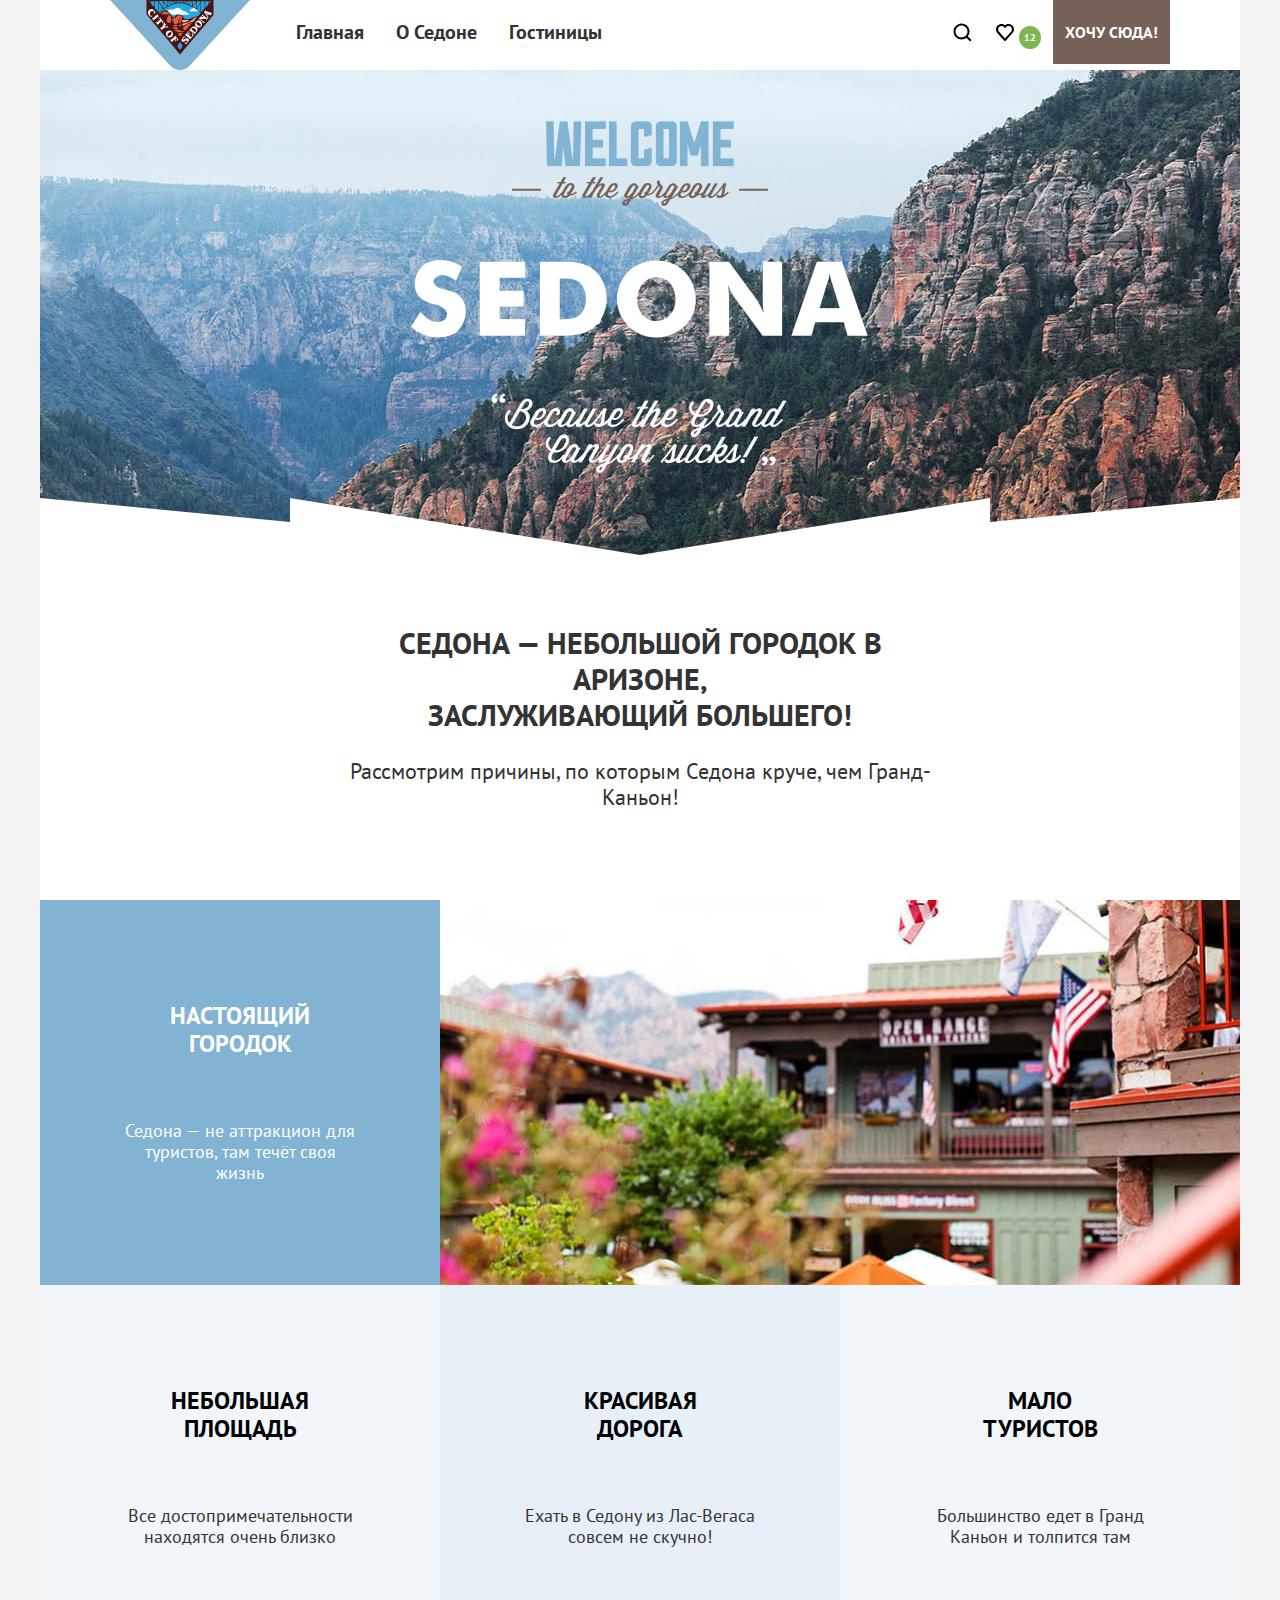
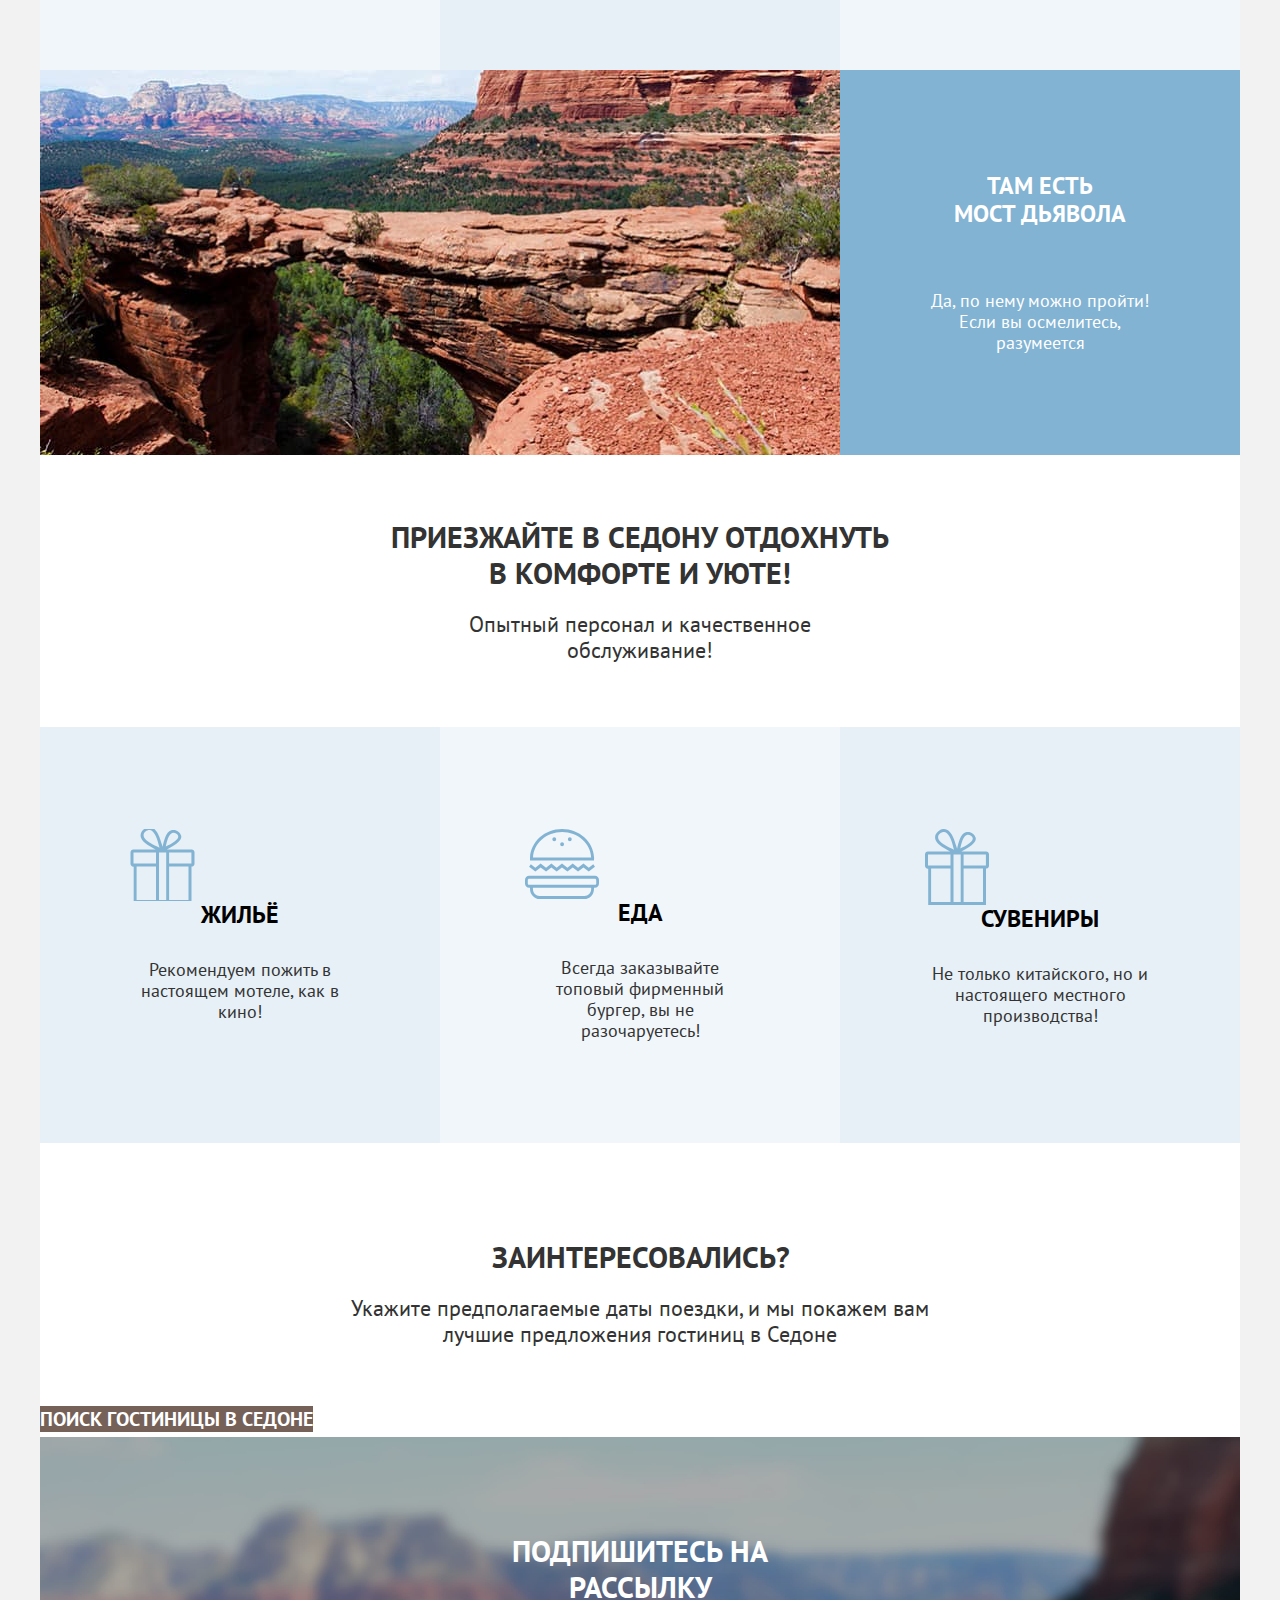
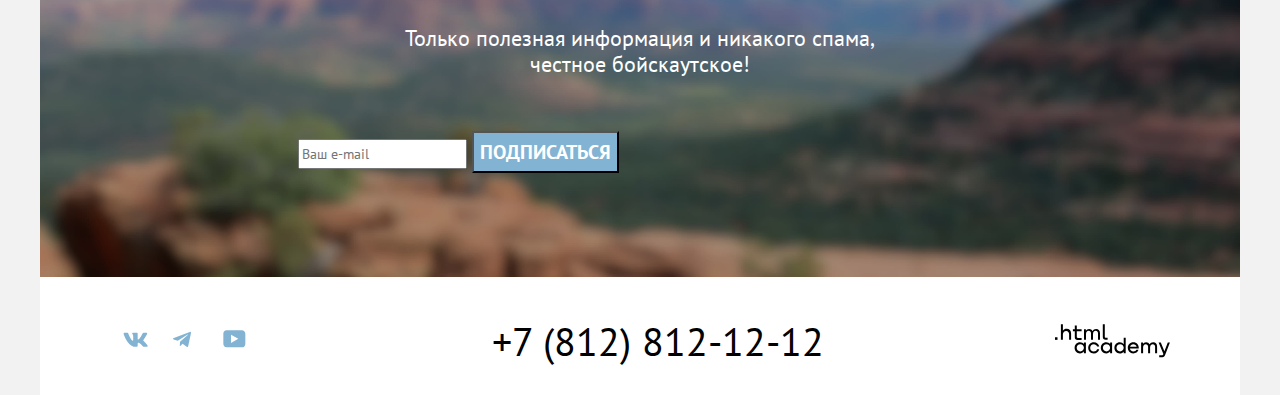
==== index.html @ 73efdd82 "Добавляет микросетки" ====
<!DOCTYPE html>
<html lang="ru">
  <head>
    <meta charset="utf-8">
    <title>Главная страница / Седона</title>
    <link rel="icon" href="favicon.ico">
    <link rel="icon" type="image/png" href="images/icons/favicon.png">
    <link href="css/style.css" rel="stylesheet">
  </head>
  <body>
    <div class="container">
      <header class="main-header">
        <nav class="navigation">
          <a class="navigation-logo" href="#">
            <img src="images/logo/logo.svg" width="140" height="70" alt="Логотип сайта Седона.">
          </a>
          <ul class="navigation-list">
            <li class="'navigation-item">
              <a class="navigation-link navigation-link-current" href="#">Главная</a>
            </li>
            <li class="'navigation-item">
              <a class="navigation-link" href="#">О Седоне</a>
            </li>
            <li class="'navigation-item">
              <a class="navigation-link" href="catalog.html">Гостиницы</a>
            </li>
          </ul>
          <ul class="navigation-user">
            <li class="'navigation-item">
              <a class="navigation-link navigation-icon-search" href="#">
                <span class="visually-hidden">Иконка поиска.</span>
              </a>
            </li>
            <li class="'navigation-item">
              <a class="navigation-link navigation-icon-favorites" href="#">
                <span class="favorites-number">12</span>
                <span class="visually-hidden">Иконка избранное.</span>
              </a>
            </li>
            <li class="'navigation-item">
              <a class="navigation-link button button-want" href="#">
                Хочу сюда!
              </a>
            </li>
          </ul>
        </nav>
      </header>
      <main class="main-container main-index">
        <section class="hero">
          <h1 class="visually-hidden">Добро пожаловать в великолепную Седону! Потому что Гранд-Каньон — отстой!</h1>
        </section>
        <section class="advantages">
          <h2 class="visually-hidden">Преимущества.</h2>
          <p class="title advantages-title">Седона — небольшой городок в Аризоне,<br>заслуживающий большего!</p>
          <p class="description advantages-description">Рассмотрим причины, по которым Седона круче, чем Гранд-Каньон!</p>
          <ul class="advantages-list">
            <li class="advantages-item blue-background">
              <div class="text-container">
                <h3 class="advantages-item-title">Настоящий городок</h3>
                <p class="advantages-item-description">Седона — не аттракцион для туристов, там течёт своя жизнь</p>
              </div>
              <img class="image-cafe" src="images/photo-cafe.jpg" width="800" height="385" alt="Фотография кафе в городе Седона.">
            </li>
            <li class="advantages-item white-background">
              <div class="text-container">
                <h3 class="advantages-item-title">Небольшая площадь</h3>
                <p class="advantages-item-description">Все достопримечательности находятся очень близко</p>
              </div>
            </li>
            <li class="advantages-item gray-background">
              <div class="text-container">
                <h3 class="advantages-item-title">Красивая дорога</h3>
                <p class="advantages-item-description">Ехать в Седону из Лас-Вегаса совсем не скучно!</p>
              </div>
            </li>
            <li class="advantages-item white-background">
              <div class="text-container">
                <h3 class="advantages-item-title">Мало туристов</h3>
                <p class="advantages-item-description">Большинство едет в Гранд Каньон и толпится там</p>
              </div>
            </li>
            <li class="advantages-item blue-background">
              <div class="text-container">
                <h3 class="advantages-item-title">Там есть<br> мост дьявола</h3>
                <p class="advantages-item-description">Да, по нему можно пройти! Если вы осмелитесь, разумеется</p>
              </div>
              <img class="image-bridge" src="images/photo-bridge.jpg" width="800" height="385" alt="Фотография моста дьявола в Седоне.">
            </li>
          </ul>
        </section>
        <section class="advices">
          <h2 class="visually-hidden">Советы для отдыха в Седоне.</h2>
          <p class="title advices-title">Приезжайте в Седону отдохнуть в комфорте и уюте!</p>
          <p class="description advices-description">Опытный персонал и качественное обслуживание!</p>
          <ul class="advices-list">
            <li class="advices-item gray-background">
              <div class="text-container">
                <h3 class="advices-item-title house-icon">Жильё</h3>
                <p class="advices-item-description">Рекомендуем пожить в настоящем мотеле, как в кино!</p>
              </div>
            </li>
            <li class="advices-item white-background">
              <div class="text-container">
                <h3 class="advices-item-title food-icon">Еда</h3>
                <p class="advices-item-description">Всегда заказывайте топовый фирменный бургер, вы не разочаруетесь!</p>
              </div>
            </li>
            <li class="advices-item gray-background">
              <div class="text-container">
                <h3 class="advices-item-title souvenirs-icon">Сувениры</h3>
                <p class="advices-item-description">Не только китайского, но и настоящего местного производства!</p>
              </div>
            </li>
          </ul>
        </section>
        <section class="hotel-search">
          <h2 class="visually-hidden">Выбор даты поездки.</h2>
          <p class="title hotel-search-title">Заинтересовались?</p>
          <p class="description hotel-search-description">Укажите предполагаемые даты поездки, и мы покажем вам лучшие предложения гостиниц в Седоне</p>
          <a class="button hotel-search-button" href="catalog.html">
            Поиск гостиницы в Седоне
          </a>
        </section>
        <section class="subscription subscription-index">
          <div class="subscription-container">
            <h2 class="subscription-title">Подпишитесь на рассылку</h2>
            <p class="subscription-discription">Только полезная информация и никакого спама, честное бойскаутское!</p>
            <form class="subscription-form" action="https://echo.htmlacademy.ru/" method="post">
              <label class="subscription-label">
                <span class="visually-hidden">Ваш E-mail.</span>
                <input class="subscription-field" type="email" name="subscription-email" placeholder="Ваш e-mail">
              </label>
              <button class="button subscription-button" type="submit">
                Подписаться
              </button>
            </form>
          </div>
        </section>
      </main>
      <footer class="page-footer">
        <div class="footer-container">
          <section class="footer-social">
            <h2 class="visually-hidden">Список социальных сетей.</h2>
            <ul class="social-list">
              <li class="social-item">
                <a class="social-link social-icon-vk" href="#" target='_blank' rel="nofollow">
                  <span class="visually-hidden">Ссылка на ВКонтакте.</span>
                </a>
              </li>
              <li class="social-item">
                <a class="social-link social-icon-telegram" href="#" target='_blank' rel="nofollow">
                  <span class="visually-hidden">Ссылка на Telegram.</span>
                </a>
              </li>
              <li class="social-item">
                <a class="social-link social-icon-youtube" href="#" target='_blank' rel="nofollow">
                  <span class="visually-hidden">Ссылка на Youtube.</span>
                </a>
              </li>
            </ul>
          </section>
          <section class="contacts">
            <a class="telephone-nubmer" href="tel:+78128121212">+7 (812) 812-12-12
              <span class="visually-hidden">Телефон для связи.</span>
            </a>
          </section>
          <a class="logo-academy" href="https://htmlacademy.ru/">
            <span class="visually-hidden">Ссылка на сайт разработчика HTML-Academy.</span>
          </a>
        </div>
      </footer>
    </div>
  </body>
</html>
---- css/style.css ----
@font-face {
  font-family: "PT Sans";
  font-style: normal;
  font-weight: 400;
  src: url("../fonts/ptsans-400.woff2") format("woff2");
  font-display: swap;
}

@font-face {
  font-family: "PT Sans";
  font-style: normal;
  font-weight: 700;
  src: url("../fonts/ptsans-700.woff2") format("woff2");
  font-display: swap;
}

html {
  height: 100%;
}

body {
  margin: 0;
  height: 100%;
  font-family: "PT Sans", sans-serif;
  font-size: 18px;
  line-height: 21px;
  background-color: #F2F2F2;
  color: #333333;
}

.visually-hidden {
  position: absolute;
  width: 1px;
  height: 1px;
  margin: -1px;
  padding: 0;
  border: 0;
  clip: rect(0 0 0 0);
  overflow: hidden;
}

.container {
  margin: 0 auto;
  display: flex;
  flex-direction: column;
  min-height: 100%;
  background-color: #FFFFFF;
  width: 1200px;
}

.main-container {
  flex-grow: 1;
}

.button {
  font-family: inherit;
  font-size: 16px;
  line-height: 20px;
  font-weight: 700;
  text-align: center;
  text-transform: uppercase;
  background-color: #756157;
  color: #FFFFFF;
}

.navigation {
  display: flex;
  width: 1060px;
  margin: 0 auto;
}

.navigation-list {
  display: flex;
  flex-wrap: wrap;
  margin: 0;
  padding: 0;
  list-style: none;
  width: 460px;
}

.navigation-user {
  display: flex;
  margin: 0;
  padding: 0;
  list-style: none;
  max-width: 270px;
  margin-left: auto;
}

.navigation-link {
  display: block;
  padding: 20px 16px;
  font-size: 20px;
  line-height: 24px;
  font-weight: 700;
  color: inherit;
  text-align: center;
  text-decoration: none;
}

.navigation-user .navigation-link {
  padding: 22px 12px;
}

.navigation-logo {
  margin-right: 30px;
}

.navigation-logo img {
  display: block;
}

.navigation-icon-search:before {
  content: url("../images/icons/search-icon.svg")
}

.navigation-icon-favorites:before {
  content: url("../images/icons/heart-icon.svg");
}

.favorites-number {
  padding: 5px;
  font-size: 10px;
  line-height: 10px;
  content: "";
  background-color: #7DB54F;
  border-radius: 50%;
  color: #FFFFFF;
}

.button-want {
  font-size: 16px;
  line-height: 20px;
  font-weight: 700;
  text-align: center;
  text-transform: uppercase;
  color: #FFFFFF;
}

.hero {
  margin-bottom: 70px;
  width: 1200px;
  height: 485px;
  background-image: url("../images/backgrounds/hero-background.jpg");
  background-color: #82B3D3;
  color: #333333;
}

.title {
  font-size: 30px;
  line-height: 36px;
  font-weight: 700;
  text-align: center;
  text-transform: uppercase;
}

.description {
  font-size: 22px;
  line-height: 26px;
  text-align: center;
}

.advantages-title {
  margin: 0 auto;
  margin-bottom: 25px;
  max-width: 620px;
}

.advantages-description {
  margin: 0 auto;
  margin-bottom: 90px;
  max-width: 652px;
}

.advantages-list {
  margin: 0;
  margin-bottom: 64px;
  padding: 0;
  list-style: none;
  display: flex;
  flex-wrap: wrap;
}

.advantages-item , .advices-item {
  width: 400px;
  min-height: 385px;
  text-align: center;
}

.text-container {
  max-width: 230px;
  padding: 102px 85px;
}

.advantages-item-title {
  margin: 0 auto;
  margin-bottom: 62px;
  max-width: 175px;
  font-size: 24px;
  line-height: 28px;
  font-weight: 700;
  word-break: break-word;
  text-align: center;
  text-transform: uppercase;
  color: #000000;
}

.advantages-item-description , .advices-item-description {
  margin: 0;
}

.advices-title {
  margin: 0 auto;
  margin-bottom: 20px;
  max-width: 505px;
}

.advices-description {
  margin: 0 auto;
  margin-bottom: 64px;
  max-width: 490px;
}

.advices-list {
  margin: 0;
  margin-bottom: 96px;
  padding: 0;
  list-style: none;
  display: flex;
  flex-wrap: wrap;
}

.advices-item-title {
  margin: 0 auto;
  margin-bottom: 30px;
  max-width: 230px;
  font-size: 24px;
  line-height: 28px;
  font-weight: 700;
  text-align: center;
  text-transform: uppercase;
  color: #000000;
}

.house-icon:before {
  content: "";
  width: 75px;
  height: 72px;
  display: block;
  background-image: url("../images/icons/house-icon.svg");
  background-repeat: no-repeat;
  background-position: center;
}

.food-icon:before {
  content: "";
  width: 74px;
  height: 70px;
  display: block;
  background-image: url("../images/icons/food-icon.svg");
  background-repeat: no-repeat;
  background-position: center;
}

.souvenirs-icon:before {
  content: "";
  width: 64px;
  height: 76px;
  display: block;
  background-image: url("../images/icons/gift-icon.svg");
  background-repeat: no-repeat;
  background-position: center;
}

.white-background {
  background-color: rgba(131, 179, 211, 0.12);
}

.gray-background {
  background-color: rgba(131, 179, 211, 0.2);
}

.blue-background {
  display: flex;
  width: 1200px;
  background-color: #82B3D3;
  color: #FFFFFF;
}

.blue-background .advantages-item-title {
  color: #FFFFFF;
}

.image-bridge {
  order: -1;
}

.hotel-search-title {
  margin: 0 auto;
  margin-bottom: 20px;
  max-width: 297px;
}

.hotel-search-description {
  margin: 0 auto;
  margin-bottom: 54px;
  max-width: 592px;
}

.hotel-search-button {
  font-size: 20px;
  line-height: 36px;
  text-decoration: none;
}

.subscription {
  width: 1200px;
  min-height: 415px;
}

.subscription-container {
  max-width: 684px;
  padding: 96px 258px 104px;
}

.subscription-title {
  margin: 0 auto;
  margin-bottom: 20px;
  max-width: 404px;
  font-size: 30px;
  line-height: 36px;
  font-weight: 700;
  text-align: center;
  text-transform: uppercase;
  color: #000000;
}

.subscription-discription {
  margin: 0 auto;
  margin-bottom: 54px;
  max-width: 475px;
  font-size: 22px;
  line-height: 26px;
  text-align: center;
}

.subscription-field {
  font-family: inherit;
  font-size: 14px;
  line-height: 24px;
  color: #000000;
}

.subscription-button {
  font-size: 20px;
  line-height: 36px;
  background-color: #82B3D3;
}

.subscription-index {
  width: 1200px;
  min-height: 415px;
  background-image: url("../images/backgrounds/background-subscription.jpg");
  background-color: #82B3D3;
  background-size: cover;
  background-repeat: no-repeat;
  color: #FFFFFF;
}

.subscription-index .subscription-title {
  color: inherit;
}

.footer-container {
  margin: 0 auto;
  padding: 40px 70px 30px;
  width: 1060px;
  display: flex;
  justify-content: space-between;
  align-items: center;
}

.social-list {
  margin: 0;
  padding: 0;
  list-style: none;
  display: flex;
  flex-wrap: wrap;
  max-width: 250px;
}

.social-link {
  display: block;
  width: 24px;
  padding: 13px;
}

.social-icon-vk:before {
  content: url("../images/icons/vk-icon.svg")
}

.social-icon-telegram:before {
  content: url("../images/icons/telegram-icon.svg");
}

.social-icon-youtube:before {
  content: url("../images/icons/youtube-icon.svg");
}

.contacts {
  width: 332px;
}

.telephone-nubmer {
  font-size: 40px;
  line-height: 40px;
  text-align: center;
  text-decoration: none;
  color: #000000;
}

.logo-academy {
  width: 115px;
  content: url("../images/logo/academy-logo.svg");
}

.filter-image-container {
  width: 1200px;
  padding: 35px 70px 70px;
  margin-bottom: 50px;
  min-height: 412px;
  box-sizing: border-box;
  background-image: url("../images/backgrounds/background-catalog.jpg");
  background-color: #82B3D3;
  background-size: cover;
  color: #FFFFFF;
}

.inner-header-title {
  margin: 0;
  margin-bottom: 8px;
  font-size: 60px;
  line-height: 78px;
  font-weight: 700;
}

.breadcrumbs {
  margin: 0;
  margin-bottom: 40px;
  padding: 0;
  list-style: none;
  display: flex;
  gap: 10px;
}

.breadcrumbs-link-main:before {
  content: url("../images/icons/home-icon.svg");
}

.breadcrumbs-link {
  font-size: 16px;
  line-height: 20px;
  color: inherit;
  text-decoration: none;
}

.breadcrumbs-link-hotels:before {
  content: url("../images/icons/arrow-icon.svg");
}

.catalog-filter {
  margin: 0 auto;
  display: flex;
  width: 1060px;
}

.catalog-filter-group {
  width: 150px;
  margin-right: 70px;
}

.catalog-filter-group-type {
  margin-right: 150px;
}

.catalog-filter-group-price {
  display: flex;
  align-items: center;
  margin-right: 0;
  width: 550px;
}

.catalog-filter-title {
  font-size: 20px;
  line-height: 24px;
  font-weight: 700;
}

.catalog-filter-item {
  line-height: 23px;
}

.button-apply {
  font-size: 16px;
  line-height: 20px;
  font-weight: 700;
  text-align: center;
  background-color: #82B3D3;
}

.button-reset {
  font-size: 16px;
  line-height: 20px;
  font-weight: 700;
  text-align: center;
  background: none;
}

.select-control {
  height: 50px;
  line-height: 35px;
  padding: 14 20px;
}

.found-hotels-container {
  margin: 0 auto;
  margin-bottom: 40px;
  display: flex;
  width: 1060px;
}

.found-hotels-title {
  margin: 0;
  margin-right: 200px;
  min-width: 340px;
  font-size: 30px;
  line-height: 36px;
  font-weight: 700;
  text-transform: uppercase;
}

.select-control {
  width: 290px;
  font-family: inherit;
  font-size: 18px;
  line-height: 21px;
}

.buttons-change-view-list {
  margin: 0;
  margin-left: auto;
  padding: 0;
  list-style: none;
  display: flex;
  gap: 8px;
}

.button-change-view {
  display: block;
  padding: 17px;
  background-color: #FFFFFF;
  border: 2px solid #E5E5E5;
}

.button-change-view-current {
  border: 2px solid #000000;
  ;
}

.icon-tile {
  content: url("../images/icons/view-tile.svg");
}

.icon-slide {
  content: url("../images/icons/view-slide.svg");
}

.icon-list {
  content: url("../images/icons/view-list.svg");
}

.hotels-list {
  margin: 0 auto;
  margin-bottom: 80px;
  padding: 0;
  list-style: none;
  display: flex;
  flex-wrap: wrap;
  justify-content: space-between;
  width: 1060px;
}

.hotel-item {
  width: 340px;
}

.hotels-link {
  text-decoration: none;
}

.hotel-name {
  font-size: 24px;
  line-height: 28px;
  font-weight: 700;
  color: #000000;
}

.hotel-type , .hotel-price {
  font-size: 18px;
  line-height: 21px;
  font-weight: 400;
}

.button-favorites {
  background-color: #82B3D3;
}

.button-favorites-current {
  background-color: #7DB54F;
}

.rating {
  font-size: 16px;
  line-height: 20px;
  text-align: center;
}

.pagination {
  margin: 0 auto;
  margin-bottom: 60px;
  padding: 0;
  list-style: none;
  display: flex;
  gap: 8px;
  width: 1060px;
}

.pagination-item {
  min-width: 60px;
  padding: 12px 25px;
  box-sizing: border-box;
  text-align: center;
  background-color: #82B3D3;
}

.pagination-link {
  font-size: 20px;
  line-height: 36px;
  font-weight: 700;
  text-align: center;
  text-decoration: none;
  color: #FFFFFF;
}

.pagination-current {
  background-color: #F2F2F2;
}

.pagination-link-current {
  color: #000000;
}

.pagination-disabled {
  background: none;
  color: #000000;
}

.pagination-link-disabled {
  color: #000000;
}
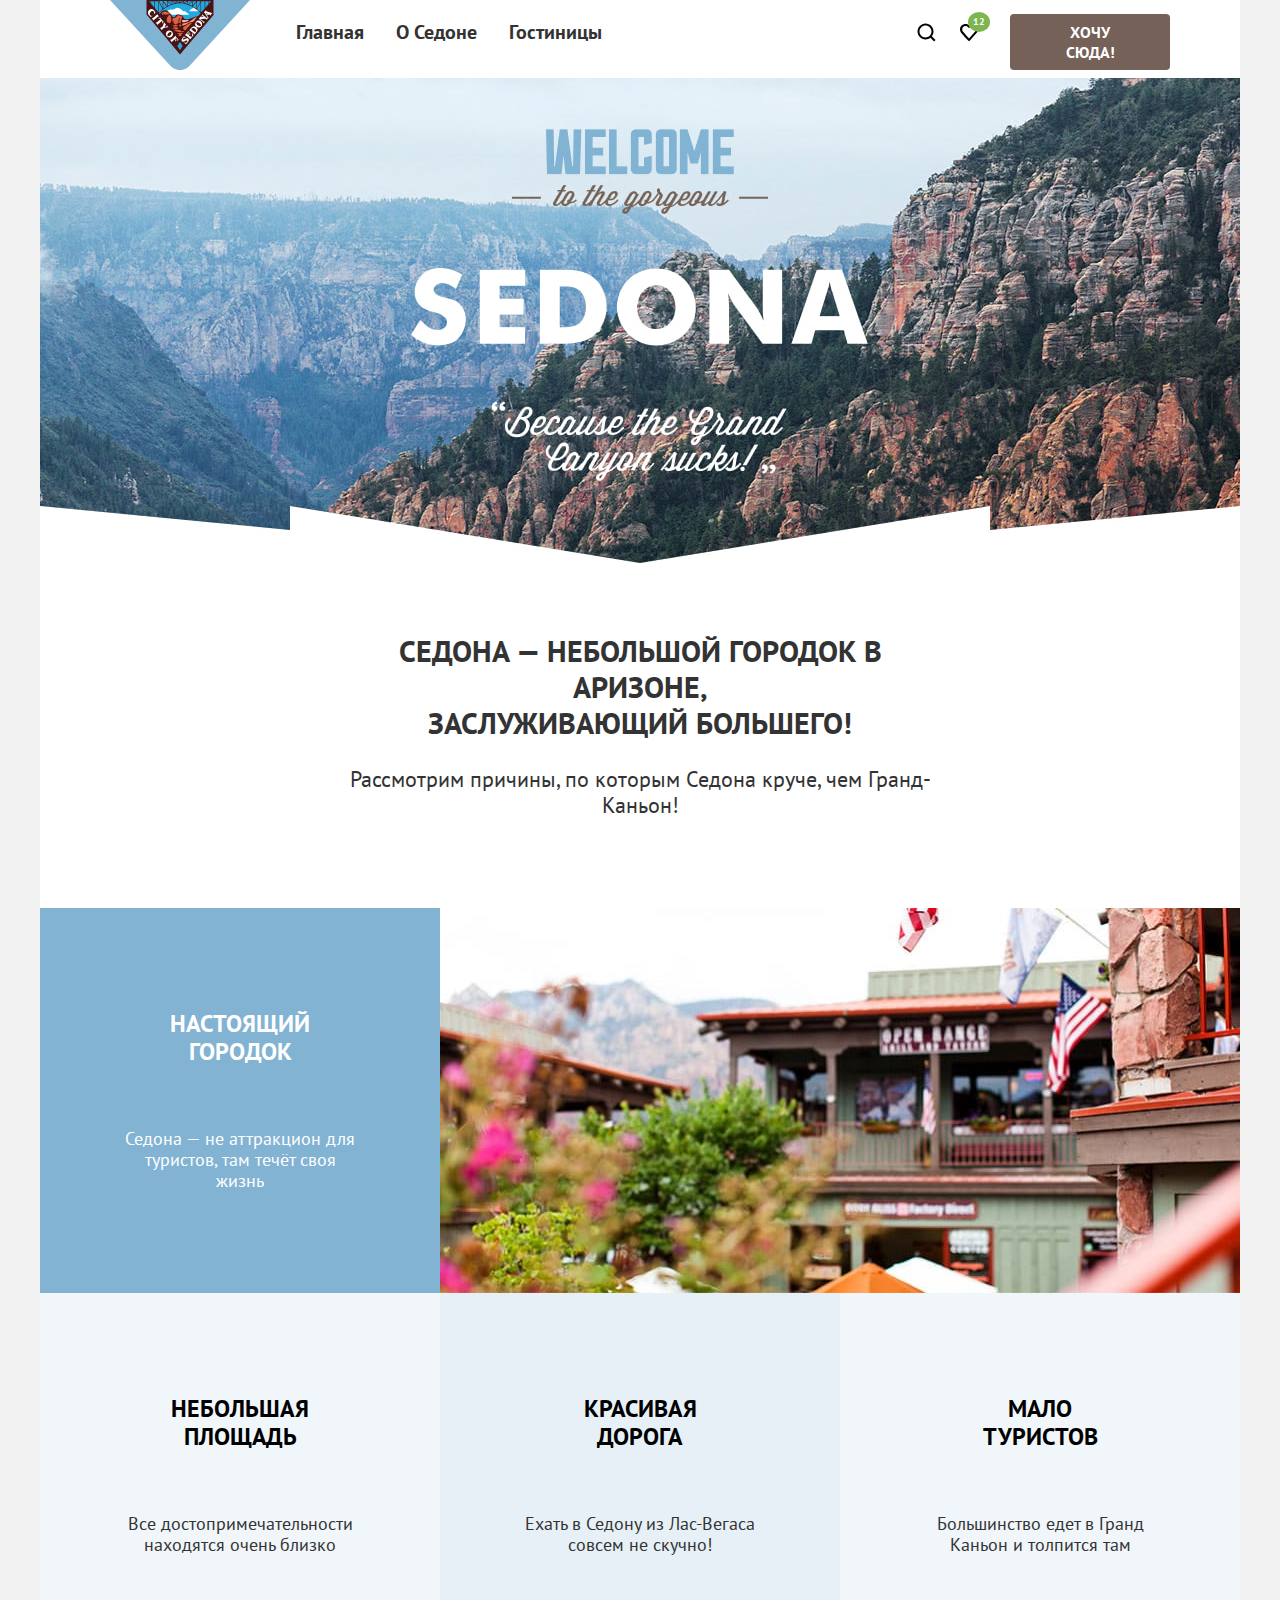
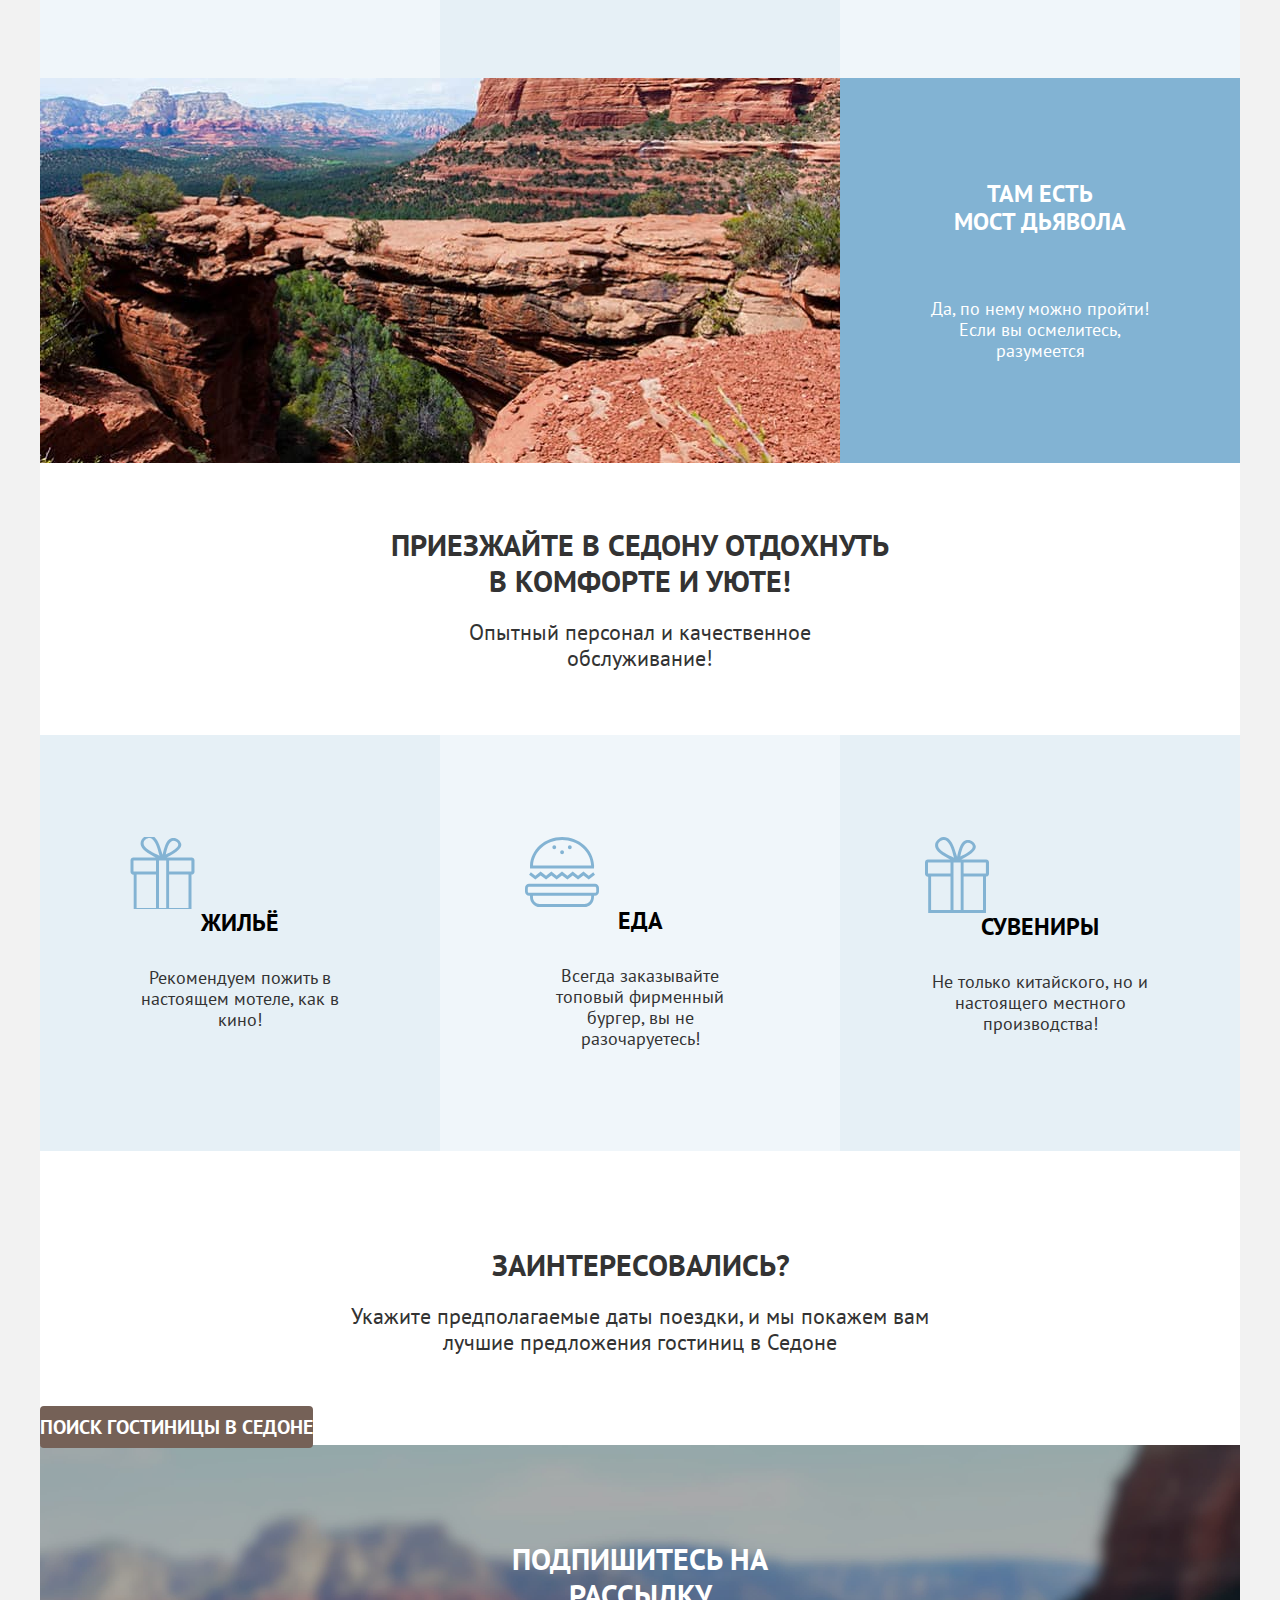
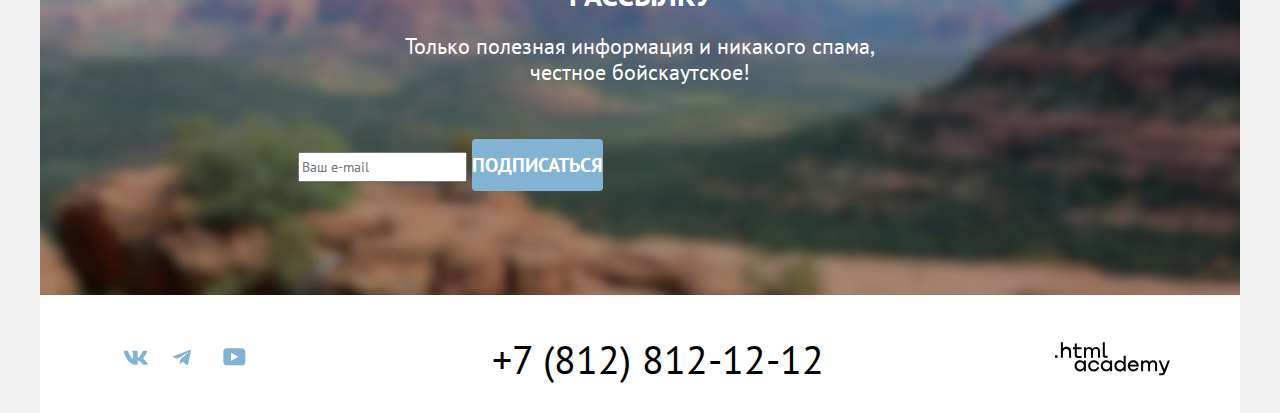
==== commit ddfc6fd2: "Добавляет мелкие сетки на гридах" ====
--- a/index.html
+++ b/index.html
@@ -38,7 +38,7 @@
               </a>
             </li>
             <li class="'navigation-item">
-              <a class="navigation-link button button-want" href="#">
+              <a class="button button-want" href="#">
                 Хочу сюда!
               </a>
             </li>
--- a/css/style.css
+++ b/css/style.css
@@ -28,6 +28,7 @@
   color: #333333;
 }
 
+
 .visually-hidden {
   position: absolute;
   width: 1px;
@@ -53,6 +54,7 @@
 }
 
 .button {
+  padding: 8px 0;
   font-family: inherit;
   font-size: 16px;
   line-height: 20px;
@@ -61,6 +63,8 @@
   text-transform: uppercase;
   background-color: #756157;
   color: #FFFFFF;
+  border: none;
+  border-radius: 4px;
 }
 
 .navigation {
@@ -104,14 +108,19 @@
 
 .navigation-logo {
   margin-right: 30px;
+  z-index: 1;
 }
 
 .navigation-logo img {
   display: block;
 }
 
+a.navigation-icon-favorites {
+  position: relative;
+}
+
 .navigation-icon-search:before {
-  content: url("../images/icons/search-icon.svg")
+  content: url("../images/icons/search-icon.svg");
 }
 
 .navigation-icon-favorites:before {
@@ -119,6 +128,9 @@
 }
 
 .favorites-number {
+  position: absolute;
+  top: 12px;
+  right: 0;
   padding: 5px;
   font-size: 10px;
   line-height: 10px;
@@ -129,15 +141,21 @@
 }
 
 .button-want {
+  display: block;
+  padding: 8px 34px;
+  margin: 14px 0 14px 20px;
+  width: 160px;
+  box-sizing: border-box;
   font-size: 16px;
   line-height: 20px;
   font-weight: 700;
-  text-align: center;
   text-transform: uppercase;
+  text-decoration: none;
   color: #FFFFFF;
 }
 
 .hero {
+  margin-top: -6px;
   margin-bottom: 70px;
   width: 1200px;
   height: 485px;
@@ -293,6 +311,17 @@
 
 .image-bridge {
   order: -1;
+  max-width: 100%;
+  height: auto;
+  background-repeat: repeat;
+  background-size: cover;
+}
+
+.image-cafe {
+  max-width: 100%;
+  height: auto;
+  background-repeat: repeat;
+  background-size: cover;
 }
 
 .hotel-search-title {
@@ -425,6 +454,7 @@
 }
 
 .filter-image-container {
+  margin-top: -6px;
   width: 1200px;
   padding: 35px 70px 70px;
   margin-bottom: 50px;
@@ -584,34 +614,65 @@
   margin-bottom: 80px;
   padding: 0;
   list-style: none;
-  display: flex;
-  flex-wrap: wrap;
-  justify-content: space-between;
   width: 1060px;
-}
-
-.hotel-item {
+  display: grid;
+  grid-template-columns: 340px 340px 340px;
+  gap: 20px;
+}
+
+.hotels-item {
   width: 340px;
+  padding: 20px;
+  border: 1px solid #E6E6E6;
+  box-sizing: border-box;
+  display: grid;
+  grid-template-columns: 140px 140px;
+  gap: 16px;
 }
 
 .hotels-link {
+  display: block;
   text-decoration: none;
 }
 
+.hotels-image {
+  display: block;
+  grid-column: 2 span;
+  max-width: 100%;
+  height: auto;
+}
+
 .hotel-name {
+  grid-column: 2 span;
+  margin: 0;
+  width: 300px;
   font-size: 24px;
   line-height: 28px;
   font-weight: 700;
   color: #000000;
 }
 
-.hotel-type , .hotel-price {
+.hotel-type {
+  width: 140px;
   font-size: 18px;
   line-height: 21px;
   font-weight: 400;
 }
 
+.hotel-price {
+  width: 140px;
+  font-size: 18px;
+  line-height: 21px;
+  font-weight: 400;
+  text-align: end;
+}
+
+.button-more {
+  width: 140px;
+}
+
 .button-favorites {
+  width: 140px;
   background-color: #82B3D3;
 }
 
@@ -620,9 +681,12 @@
 }
 
 .rating {
+  padding: 8px 0;
   font-size: 16px;
   line-height: 20px;
-  text-align: center;
+  text-transform: uppercase;
+  text-align: center;
+  background-color: #F2F2F2;
 }
 
 .pagination {
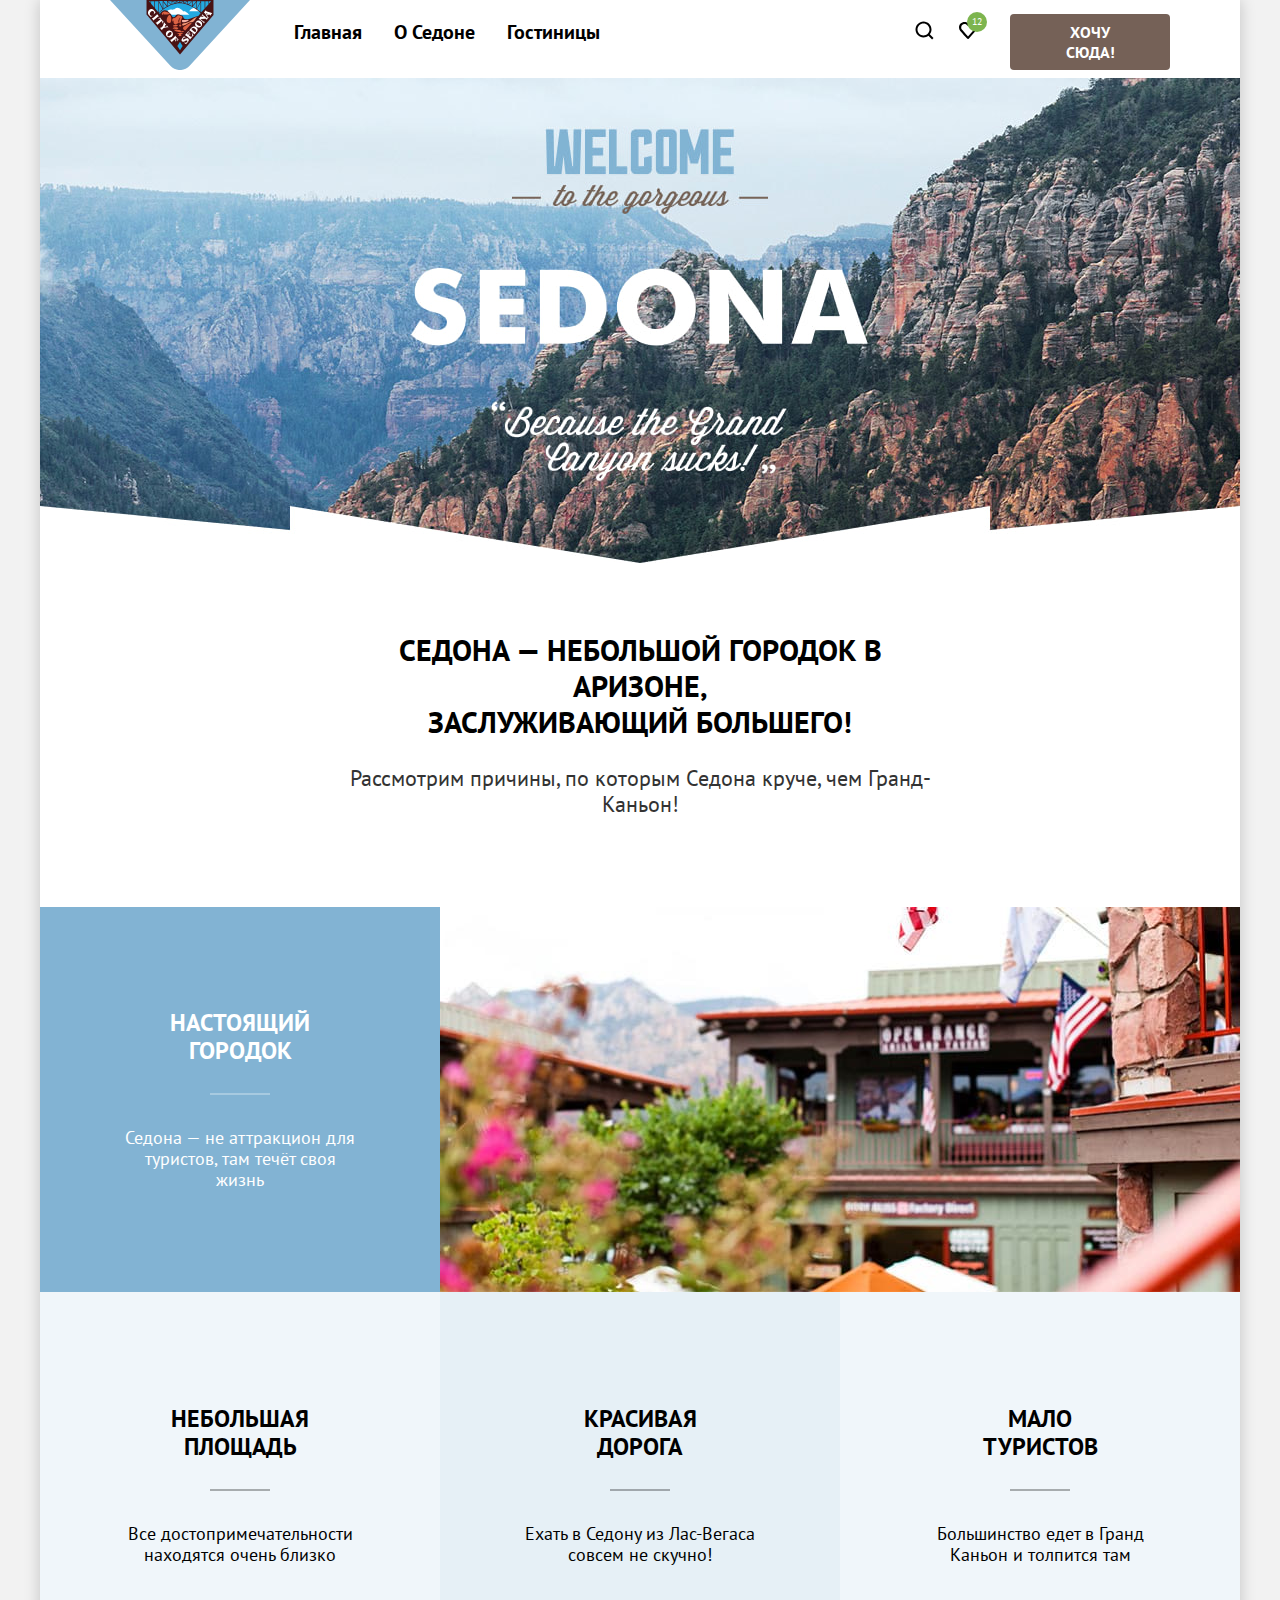
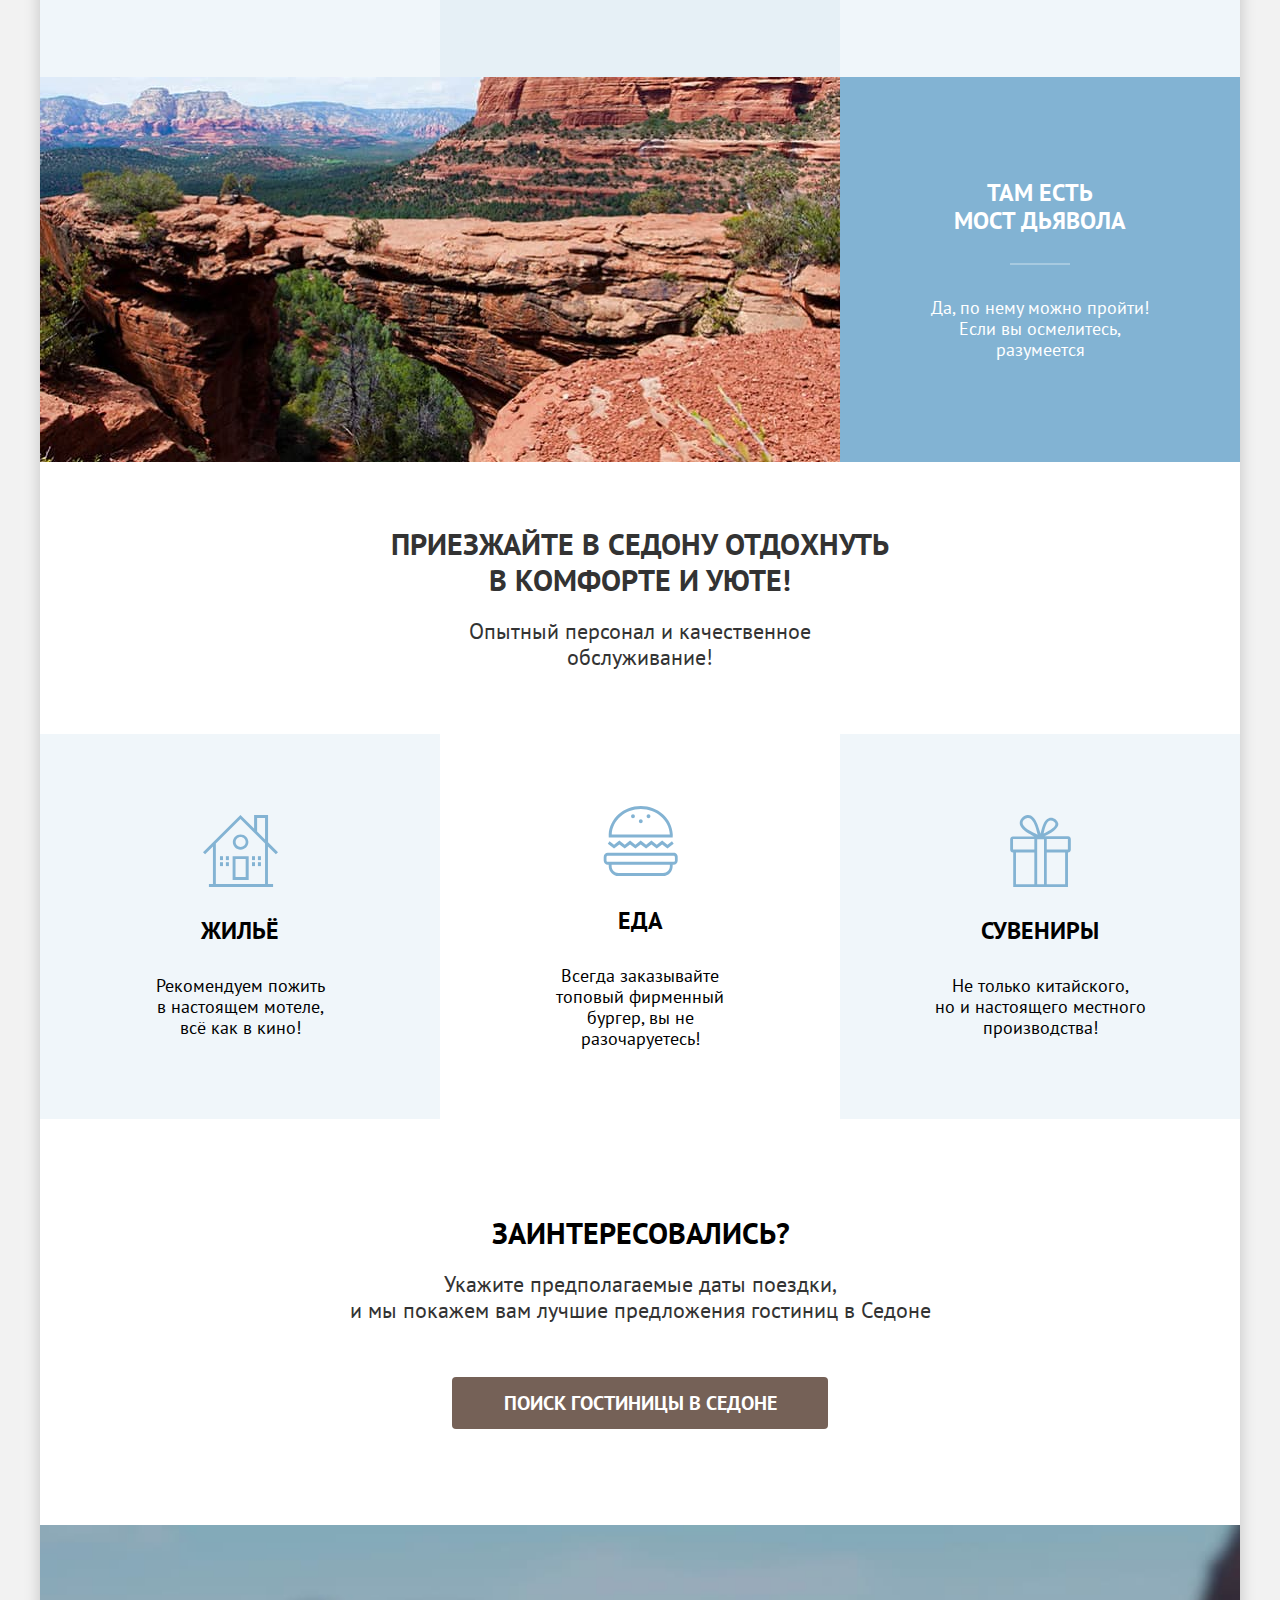
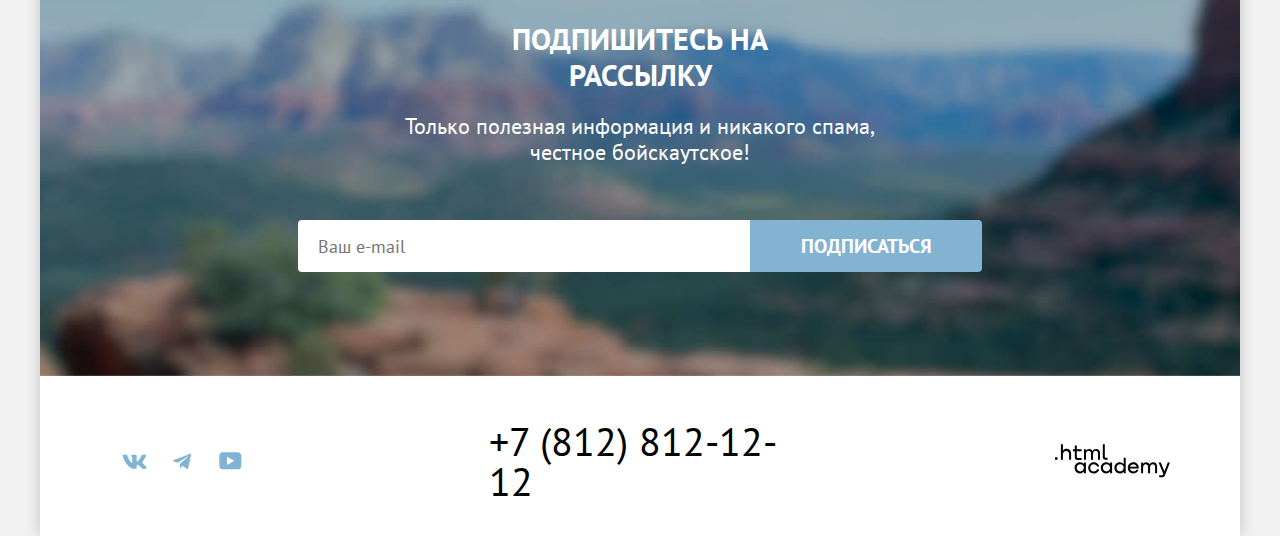
==== commit 8dda20ab: "Добавляет декоративные элементы" ====
--- a/index.html
+++ b/index.html
@@ -93,22 +93,22 @@
           <p class="title advices-title">Приезжайте в Седону отдохнуть в комфорте и уюте!</p>
           <p class="description advices-description">Опытный персонал и качественное обслуживание!</p>
           <ul class="advices-list">
-            <li class="advices-item gray-background">
+            <li class="advices-item white-background">
               <div class="text-container">
                 <h3 class="advices-item-title house-icon">Жильё</h3>
-                <p class="advices-item-description">Рекомендуем пожить в настоящем мотеле, как в кино!</p>
+                <p class="advices-item-description">Рекомендуем пожить<br>в настоящем мотеле,<br>всё как в кино!</p>
+              </div>
+            </li>
+            <li class="advices-item">
+              <div class="text-container">
+                <h3 class="advices-item-title food-icon">Еда</h3>
+                <p class="advices-item-description">Всегда заказывайте<br>топовый фирменный бургер, вы не разочаруетесь!</p>
               </div>
             </li>
             <li class="advices-item white-background">
               <div class="text-container">
-                <h3 class="advices-item-title food-icon">Еда</h3>
-                <p class="advices-item-description">Всегда заказывайте топовый фирменный бургер, вы не разочаруетесь!</p>
-              </div>
-            </li>
-            <li class="advices-item gray-background">
-              <div class="text-container">
                 <h3 class="advices-item-title souvenirs-icon">Сувениры</h3>
-                <p class="advices-item-description">Не только китайского, но и настоящего местного производства!</p>
+                <p class="advices-item-description">Не только китайского,<br>но и настоящего местного производства!</p>
               </div>
             </li>
           </ul>
@@ -116,7 +116,7 @@
         <section class="hotel-search">
           <h2 class="visually-hidden">Выбор даты поездки.</h2>
           <p class="title hotel-search-title">Заинтересовались?</p>
-          <p class="description hotel-search-description">Укажите предполагаемые даты поездки, и мы покажем вам лучшие предложения гостиниц в Седоне</p>
+          <p class="description hotel-search-description">Укажите предполагаемые даты поездки,<br>и мы покажем вам лучшие предложения гостиниц в Седоне</p>
           <a class="button hotel-search-button" href="catalog.html">
             Поиск гостиницы в Седоне
           </a>
@@ -130,7 +130,7 @@
                 <span class="visually-hidden">Ваш E-mail.</span>
                 <input class="subscription-field" type="email" name="subscription-email" placeholder="Ваш e-mail">
               </label>
-              <button class="button subscription-button" type="submit">
+              <button class="button blue-button subscription-button" type="submit">
                 Подписаться
               </button>
             </form>
@@ -143,17 +143,26 @@
             <h2 class="visually-hidden">Список социальных сетей.</h2>
             <ul class="social-list">
               <li class="social-item">
-                <a class="social-link social-icon-vk" href="#" target='_blank' rel="nofollow">
+                <a class="social-link" href="#" target='_blank' rel="nofollow">
+                  <svg class="social-icon-vk" aria-hidden="true" focusable="false" width="25" height="15" xmlns="http://www.w3.org/2000/svg">
+                    <path fill-rule="evenodd" clip-rule="evenodd" d="M24.1164 1.80445C24.2824 1.25845 24.1164 0.856445 23.3214 0.856445H20.6964C20.0284 0.856445 19.7204 1.20345 19.5534 1.58645C19.5534 1.58645 18.2184 4.78245 16.3274 6.85845C15.7154 7.46045 15.4374 7.65145 15.1034 7.65145C14.9364 7.65145 14.6854 7.46045 14.6854 6.91345V1.80445C14.6854 1.14845 14.5014 0.856445 13.9454 0.856445H9.81738C9.40038 0.856445 9.14938 1.16045 9.14938 1.44945C9.14938 2.07045 10.0954 2.21445 10.1924 3.96245V7.76045C10.1924 8.59345 10.0394 8.74444 9.70538 8.74444C8.81538 8.74444 6.65038 5.53345 5.36538 1.85945C5.11638 1.14445 4.86438 0.856445 4.19338 0.856445H1.56638C0.816382 0.856445 0.666382 1.20345 0.666382 1.58645C0.666382 2.26845 1.55638 5.65645 4.81138 10.1374C6.98138 13.1974 10.0364 14.8564 12.8194 14.8564C14.4884 14.8564 14.6944 14.4884 14.6944 13.8534V11.5404C14.6944 10.8034 14.8524 10.6564 15.3814 10.6564C15.7714 10.6564 16.4384 10.8484 17.9964 12.3234C19.7764 14.0724 20.0694 14.8564 21.0714 14.8564H23.6964C24.4464 14.8564 24.8224 14.4884 24.6064 13.7604C24.3684 13.0364 23.5184 11.9854 22.3914 10.7384C21.7794 10.0284 20.8614 9.26345 20.5824 8.88045C20.1934 8.38945 20.3044 8.17044 20.5824 7.73345C20.5824 7.73345 23.7824 3.30745 24.1154 1.80445H24.1164Z"/>
+                  </svg>
                   <span class="visually-hidden">Ссылка на ВКонтакте.</span>
                 </a>
               </li>
               <li class="social-item">
-                <a class="social-link social-icon-telegram" href="#" target='_blank' rel="nofollow">
+                <a class="social-link" href="#" target='_blank' rel="nofollow">
+                  <svg class="social-icon-telegram" aria-hidden="true" focusable="false" width="18" height="16" viewBox="0 0 18 16" fill="none" xmlns="http://www.w3.org/2000/svg">
+                    <path d="M16.785 0.955705L0.840489 7.1042C-0.247661 7.54126 -0.241365 8.14828 0.640845 8.41897L4.73445 9.69597L14.2058 3.72014C14.6537 3.44766 15.0629 3.59424 14.7265 3.89281L7.05283 10.8183H7.05103L7.05283 10.8192L6.77045 15.0387C7.18413 15.0387 7.36669 14.8489 7.59871 14.625L9.58705 12.6915L13.7229 15.7464C14.4855 16.1664 15.0332 15.9506 15.2229 15.0405L17.9379 2.2453C18.2158 1.13107 17.5126 0.626562 16.785 0.955705Z"/>
+                  </svg>
                   <span class="visually-hidden">Ссылка на Telegram.</span>
                 </a>
               </li>
               <li class="social-item">
-                <a class="social-link social-icon-youtube" href="#" target='_blank' rel="nofollow">
+                <a class="social-link" href="#" target='_blank' rel="nofollow">
+                  <svg class="social-icon-youtube" aria-hidden="true" focusable="false" width="23" height="18" viewBox="0 0 23 18" fill="none" xmlns="http://www.w3.org/2000/svg">
+                    <path d="M18.9402 0.356445H3.50738C1.64668 0.356445 0.333252 1.9502 0.333252 3.75645V13.8502C0.333252 15.7627 1.64668 17.3564 3.50738 17.3564H19.1591C20.8009 17.3564 22.3333 15.7627 22.3333 13.9564V3.75645C22.1143 1.9502 20.8009 0.356445 18.9402 0.356445ZM7.99494 12.8939V4.81894L15.3283 8.85645L7.99494 12.8939Z"/>
+                  </svg>
                   <span class="visually-hidden">Ссылка на Youtube.</span>
                 </a>
               </li>
@@ -164,7 +173,21 @@
               <span class="visually-hidden">Телефон для связи.</span>
             </a>
           </section>
-          <a class="logo-academy" href="https://htmlacademy.ru/">
+          <a class="footer-logo" href="https://htmlacademy.ru/">
+            <svg class="logo-academy" aria-hidden="true" focusable="false"width="115" height="34" viewBox="0 0 115 34" fill="none" xmlns="http://www.w3.org/2000/svg">
+              <path d="M0 13.2564V15.8564H2.5V13.2564H0Z"/>
+              <path d="M11.6 4.85645C10 4.85645 8.8 5.55645 8 6.55645H7.9V0.356445H5.9V15.8564H7.9V10.5564C7.9 8.45645 9.2 6.95645 11.2 6.95645C13 6.95645 14.1 8.35645 14.1 10.1564V15.8564H16.1V9.75644C16.2 6.75644 14.3 4.85645 11.6 4.85645Z"/>
+              <path d="M26.6 5.15645H21.8V1.45645H19.8V5.25645H17.9V7.25645H19.8V13.2564C19.8 14.9564 20.8 15.9564 22.5 15.9564H26.6V13.9564H22.9C22.2 13.9564 21.8 13.5564 21.8 12.8564V7.15645H26.6V5.15645Z"/>
+              <path d="M41.1 4.95645C39.5 4.95645 38.2 5.75644 37.6 7.05645H37.5C36.9 5.85645 35.7 4.95645 34.1 4.95645C32.7 4.95645 31.6 5.75645 31 6.75645H30.9V5.15645H29V15.7564H31V10.3564C31 8.35645 32 6.85645 33.6 6.85645C35.1 6.85645 36 7.85645 36 9.45645V15.7564H38V10.1564C38 7.75645 39.4 6.85645 40.6 6.85645C42.1 6.85645 43 7.85645 43 9.45645V15.7564H45V9.25644C45.1 6.75644 43.6 4.95645 41.1 4.95645Z"/>
+              <path d="M47.8 13.0564C47.8 14.7564 48.8 15.7564 50.6 15.7564H52.6V13.7564H50.9C50.2 13.7564 49.8 13.3564 49.8 12.6564V0.356445H47.8V13.0564Z"/>
+              <path d="M28.9 20.0564C28 18.9564 26.7 18.2564 25 18.2564C21.9 18.2564 19.6 20.5564 19.6 23.8564C19.6 27.1564 21.9 29.4564 25 29.4564C26.8 29.4564 28 28.6564 28.8 27.5564H28.9V29.1564H30.9V18.5564H28.9V20.0564ZM25.3 27.4564C23.1 27.4564 21.7 25.8564 21.7 23.8564C21.7 21.8564 23.1 20.2564 25.3 20.2564C27.5 20.2564 28.9 21.8564 28.9 23.8564C28.9 25.7564 27.5 27.4564 25.3 27.4564Z"/>
+              <path d="M44.2 22.3564C43.7 19.9564 41.6 18.2564 38.8 18.2564C35.4 18.2564 33.2 20.7564 33.2 23.8564C33.2 26.9564 35.4 29.4564 38.8 29.4564C41.6 29.4564 43.7 27.6564 44.2 25.2564H42.1C41.7 26.5564 40.4 27.5564 38.8 27.5564C36.6 27.5564 35.2 25.9564 35.2 23.9564C35.2 21.9564 36.6 20.3564 38.8 20.3564C40.4 20.3564 41.6 21.3564 42.1 22.5564H44.2V22.3564Z"/>
+              <path d="M55.1 20.0564C54.2 18.9564 52.9 18.2564 51.2 18.2564C48.1 18.2564 45.8 20.5564 45.8 23.8564C45.8 27.1564 48.1 29.4564 51.2 29.4564C53 29.4564 54.2 28.6564 55 27.5564H55.1V29.1564H57.1V18.5564H55.1V20.0564ZM51.5 27.4564C49.3 27.4564 47.9 25.8564 47.9 23.8564C47.9 21.8564 49.3 20.2564 51.5 20.2564C53.7 20.2564 55.1 21.8564 55.1 23.8564C55.1 25.7564 53.6 27.4564 51.5 27.4564Z"/>
+              <path d="M68.7 20.1564C67.8 19.0564 66.5 18.2564 64.8 18.2564C61.7 18.2564 59.4 20.5564 59.4 23.8564C59.4 27.1564 61.6 29.4564 64.8 29.4564C66.5 29.4564 67.8 28.6564 68.6 27.6564H68.7V29.1564H70.7V13.7564H68.7V20.1564ZM65.1 27.4564C62.9 27.4564 61.5 25.8564 61.5 23.8564C61.5 21.8564 62.9 20.2564 65.1 20.2564C67.3 20.2564 68.7 21.8564 68.7 23.8564C68.6 25.8564 67.2 27.4564 65.1 27.4564Z"/>
+              <path d="M78.3 18.2564C75 18.2564 72.8 20.7564 72.8 23.8564C72.8 26.8564 74.9 29.4564 78.3 29.4564C80.8 29.4564 82.8 28.1564 83.5 25.8564H81.4C80.9 26.8564 79.8 27.4564 78.4 27.4564C76.5 27.4564 75.1 26.1564 75 24.5564H83.8C84 20.9564 81.8 18.2564 78.3 18.2564ZM78.3 20.1564C80 20.1564 81.3 21.1564 81.6 22.7564H75.1C75.4 21.2564 76.6 20.1564 78.3 20.1564Z"/>
+              <path d="M98.2 18.2564C96.6 18.2564 95.3 19.0564 94.6 20.2564H94.5C93.9 19.0564 92.7 18.2564 91.1 18.2564C89.7 18.2564 88.6 18.9564 88 20.0564V18.5564H86.1V29.1564H88.1V23.7564C88.1 21.7564 89.1 20.3564 90.7 20.2564C92.2 20.2564 93.1 21.2564 93.1 22.8564V29.1564H95.1V23.5564C95.1 21.1564 96.5 20.2564 97.7 20.2564C99.2 20.2564 100.1 21.2564 100.1 22.8564V29.1564H102.1V22.6564C102.2 20.0564 100.7 18.2564 98.2 18.2564Z"/>
+              <path d="M109.4 27.3564L105.8 18.4564H103.6L108.4 30.0564C108.1 30.9564 107.7 31.2564 106.7 31.2564H104.2V33.2564H106.7C108.5 33.2564 109.5 32.4564 110.2 30.6564L114.9 18.4564H112.8L109.4 27.3564Z"/>
+              </svg>
             <span class="visually-hidden">Ссылка на сайт разработчика HTML-Academy.</span>
           </a>
         </div>
--- a/css/style.css
+++ b/css/style.css
@@ -28,6 +28,11 @@
   color: #333333;
 }
 
+img {
+  max-width: 100%;
+  height: auto;
+  object-fit: contain;
+}
 
 .visually-hidden {
   position: absolute;
@@ -47,6 +52,7 @@
   min-height: 100%;
   background-color: #FFFFFF;
   width: 1200px;
+  box-shadow: 0 0 15px 0 rgba(0, 0, 0, 0.20);
 }
 
 .main-container {
@@ -67,6 +73,42 @@
   border-radius: 4px;
 }
 
+.button:hover {
+  background-color: #615048;
+}
+
+.button:focus {
+  background-color: #615048;
+}
+
+.button:active {
+  color: rgba(255, 255, 255, 0.30);
+}
+
+.blue-button:hover {
+  background-color: #68A2CA;
+}
+
+.blue-button:focus {
+  background-color: #68A2CA;
+}
+
+.blue-button:active {
+  color: rgba(255, 255, 255, 0.30);
+}
+
+.green-button:hover {
+  background-color: #6C9E42;
+}
+
+.green-button:focus {
+  background-color: #6C9E42;
+}
+
+.green-button:active {
+  color: rgba(255, 255, 255, 0.30);
+}
+
 .navigation {
   display: flex;
   width: 1060px;
@@ -87,27 +129,46 @@
   margin: 0;
   padding: 0;
   list-style: none;
-  max-width: 270px;
+  max-width: 268px;
   margin-left: auto;
 }
 
 .navigation-link {
   display: block;
-  padding: 20px 16px;
   font-size: 20px;
   line-height: 24px;
   font-weight: 700;
-  color: inherit;
+  color: #000000;
   text-align: center;
   text-decoration: none;
 }
 
+.navigation-link:hover {
+  border-bottom: 2px solid #756257;
+  height: 22px;
+}
+
+.navigation-link:focus {
+  border-bottom: 2px solid #756257;
+  height: 22px;
+}
+
+.navigation-link:active {
+  border-bottom: 2px solid #756257;
+  height: 22px;
+}
+
+
+.navigation-list .navigation-link {
+  padding: 20px 16px;
+}
+
 .navigation-user .navigation-link {
-  padding: 22px 12px;
+  padding: 20px 12px;
 }
 
 .navigation-logo {
-  margin-right: 30px;
+  margin-right: 28px;
   z-index: 1;
 }
 
@@ -119,22 +180,29 @@
   position: relative;
 }
 
-.navigation-icon-search:before {
+.navigation-icon-search::before {
+  display: block;
+  width: 20px;
+  height: 20px;
   content: url("../images/icons/search-icon.svg");
 }
 
-.navigation-icon-favorites:before {
+.navigation-icon-favorites::before {
+  display: block;
+  width: 20px;
+  height: 20px;
   content: url("../images/icons/heart-icon.svg");
 }
 
 .favorites-number {
   position: absolute;
   top: 12px;
-  right: 0;
+  right: 3px;
   padding: 5px;
+  content: "";
   font-size: 10px;
   line-height: 10px;
-  content: "";
+  font-weight: 400;
   background-color: #7DB54F;
   border-radius: 50%;
   color: #FFFFFF;
@@ -156,7 +224,7 @@
 
 .hero {
   margin-top: -6px;
-  margin-bottom: 70px;
+  margin-bottom: 69px;
   width: 1200px;
   height: 485px;
   background-image: url("../images/backgrounds/hero-background.jpg");
@@ -182,12 +250,13 @@
   margin: 0 auto;
   margin-bottom: 25px;
   max-width: 620px;
+  color: #000000;
 }
 
 .advantages-description {
   margin: 0 auto;
   margin-bottom: 90px;
-  max-width: 652px;
+  max-width: 651px;
 }
 
 .advantages-list {
@@ -203,14 +272,22 @@
   width: 400px;
   min-height: 385px;
   text-align: center;
+  color: #000000;
 }
 
 .text-container {
+  display: flex;
+  flex-direction: column;
   max-width: 230px;
-  padding: 102px 85px;
+  min-height: 245px;
+  padding: 70px 85px;
+  text-align: center;
+  align-items: center;
+  justify-content: center;
 }
 
 .advantages-item-title {
+  position: relative;
   margin: 0 auto;
   margin-bottom: 62px;
   max-width: 175px;
@@ -223,6 +300,17 @@
   color: #000000;
 }
 
+.advantages-item-title::after {
+  position: absolute;
+  content: "";
+  bottom: -30px;
+  left: 50%;
+  margin-left: -30px;
+  display: block;
+  width: 60px;
+  border-bottom: 2px solid rgba(0, 0, 0, 0.30);;
+}
+
 .advantages-item-description , .advices-item-description {
   margin: 0;
 }
@@ -260,34 +348,43 @@
   color: #000000;
 }
 
-.house-icon:before {
+.house-icon::before {
+  margin: auto;
+  margin-bottom: 30px;
   content: "";
   width: 75px;
   height: 72px;
   display: block;
-  background-image: url("../images/icons/house-icon.svg");
+  background-image: url("../images/icons/home-icon.svg");
   background-repeat: no-repeat;
   background-position: center;
-}
-
-.food-icon:before {
+  background-size: contain;
+}
+
+.food-icon::before {
+  margin: auto;
+  margin-bottom: 30px;
   content: "";
-  width: 74px;
-  height: 70px;
+  width: 75px;
+  height: 72px;
   display: block;
   background-image: url("../images/icons/food-icon.svg");
   background-repeat: no-repeat;
   background-position: center;
-}
-
-.souvenirs-icon:before {
+  background-size: contain;
+}
+
+.souvenirs-icon::before {
+  margin: 0 auto;
+  margin-bottom: 30px;
   content: "";
-  width: 64px;
-  height: 76px;
+  width: 74px;
+  height: 72px;
   display: block;
   background-image: url("../images/icons/gift-icon.svg");
   background-repeat: no-repeat;
   background-position: center;
+  background-size: contain;
 }
 
 .white-background {
@@ -309,25 +406,37 @@
   color: #FFFFFF;
 }
 
+.blue-background .advantages-item-title::after {
+  position: absolute;
+  content: "";
+  bottom: -30px;
+  left: 50%;
+  margin-left: -30px;
+  display: block;
+  width: 60px;
+  border-bottom: 2px solid rgba(255, 255, 255, 0.30);;
+}
+
 .image-bridge {
   order: -1;
-  max-width: 100%;
-  height: auto;
+  object-fit: cover;
+  height: 100%;
   background-repeat: repeat;
-  background-size: cover;
+  background-color: #82B3D3;
 }
 
 .image-cafe {
-  max-width: 100%;
-  height: auto;
+  object-fit: cover;
+  height: 100%;
   background-repeat: repeat;
-  background-size: cover;
+  background-color: #82B3D3;
 }
 
 .hotel-search-title {
   margin: 0 auto;
   margin-bottom: 20px;
   max-width: 297px;
+  color: #000000;
 }
 
 .hotel-search-description {
@@ -337,6 +446,10 @@
 }
 
 .hotel-search-button {
+  margin: 0 auto;
+  margin-bottom: 96px;
+  width: 376px;
+  display: block;
   font-size: 20px;
   line-height: 36px;
   text-decoration: none;
@@ -366,7 +479,7 @@
 
 .subscription-discription {
   margin: 0 auto;
-  margin-bottom: 54px;
+  margin-bottom: 55px;
   max-width: 475px;
   font-size: 22px;
   line-height: 26px;
@@ -374,23 +487,39 @@
 }
 
 .subscription-field {
+  width: 412px;
+  height: 28px;
+  padding: 12px 20px;
   font-family: inherit;
-  font-size: 14px;
+  font-size: 18px;
   line-height: 24px;
   color: #000000;
+  border:#FFFFFF;
+  border-radius: 4px 0 0 4px;
+}
+
+.subscription-field-dark {
+  background-color: #F2F2F2;
+}
+
+.subscription-form {
+  display: flex;
 }
 
 .subscription-button {
+  width: 232px;
   font-size: 20px;
   line-height: 36px;
   background-color: #82B3D3;
+  border-radius: 0 4px 4px 0;
+  cursor: pointer;
 }
 
 .subscription-index {
   width: 1200px;
   min-height: 415px;
   background-image: url("../images/backgrounds/background-subscription.jpg");
-  background-color: #82B3D3;
+  background-color: #89aab9;
   background-size: cover;
   background-repeat: no-repeat;
   color: #FFFFFF;
@@ -402,7 +531,7 @@
 
 .footer-container {
   margin: 0 auto;
-  padding: 40px 70px 30px;
+  padding: 45px 70px 35px;
   width: 1060px;
   display: flex;
   justify-content: space-between;
@@ -416,28 +545,89 @@
   display: flex;
   flex-wrap: wrap;
   max-width: 250px;
+  align-items: center;
 }
 
 .social-link {
-  display: block;
-  width: 24px;
-  padding: 13px;
-}
-
-.social-icon-vk:before {
-  content: url("../images/icons/vk-icon.svg")
-}
-
-.social-icon-telegram:before {
-  content: url("../images/icons/telegram-icon.svg");
-}
-
-.social-icon-youtube:before {
-  content: url("../images/icons/youtube-icon.svg");
+  position: relative;
+  width: 48px;
+  height: 40px;
+  display: flex;
+  align-items: center;
+  justify-content: center;
+}
+
+.social-icon-vk {
+  position: absolute;
+  top: 0;
+  right: 0;
+  bottom: 0;
+  left: 0;
+  margin: auto;
+  display: block;
+  fill: #83B3D3;
+}
+
+.social-link:hover .social-icon-vk {
+  fill: #68A2CA;
+}
+
+.social-link:focus .social-icon-vk {
+  fill: #68A2CA;
+}
+
+.social-link:active .social-icon-vk {
+  fill: rgba(104, 162, 202, 0.30);
+}
+
+.social-icon-telegram {
+  position: absolute;
+  top: 0;
+  right: 0;
+  bottom: 0;
+  left: 0;
+  margin: auto;
+  display: block;
+  fill: #83B3D3;
+}
+
+.social-link:hover .social-icon-telegram {
+  fill: #68A2CA;
+}
+
+.social-link:focus .social-icon-telegram {
+  fill: #68A2CA;
+}
+
+.social-link:active .social-icon-telegram {
+  fill: rgba(104, 162, 202, 0.30);
+}
+
+.social-icon-youtube {
+  position: absolute;
+  top: 0;
+  right: 0;
+  bottom: 0;
+  left: 0;
+  margin: auto;
+  display: block;
+  fill: #83B3D3;
+}
+
+.social-link:hover .social-icon-youtube {
+  fill: #68A2CA;
+}
+
+.social-link:focus .social-icon-youtube {
+  fill: #68A2CA;
+}
+
+.social-link:active .social-icon-youtube {
+  fill: rgba(104, 162, 202, 0.30);
 }
 
 .contacts {
-  width: 332px;
+  width: 331px;
 }
 
 .telephone-nubmer {
@@ -448,20 +638,49 @@
   color: #000000;
 }
 
+.telephone-nubmer:hover {
+  color: #756157;
+}
+
+.telephone-nubmer:focus {
+  color: #756157;
+}
+
+.telephone-nubmer:active {
+  color: rgba(117, 97, 87, 0.3);
+}
+
+.footer-logo {
+  display: flex;
+  align-items: center;
+  justify-content: center;
+}
+
 .logo-academy {
-  width: 115px;
-  content: url("../images/logo/academy-logo.svg");
+  fill: black;
+}
+
+.logo-academy:hover {
+  fill: #756157;
+}
+
+.logo-academy:focus {
+  fill: #756157;
+}
+
+.logo-academy:active {
+  fill: rgba(117, 97, 87, 0.3);
 }
 
 .filter-image-container {
   margin-top: -6px;
   width: 1200px;
   padding: 35px 70px 70px;
-  margin-bottom: 50px;
+  margin-bottom: 49px;
   min-height: 412px;
   box-sizing: border-box;
   background-image: url("../images/backgrounds/background-catalog.jpg");
-  background-color: #82B3D3;
+  background-color: #3d5f76;
   background-size: cover;
   color: #FFFFFF;
 }
@@ -480,11 +699,28 @@
   padding: 0;
   list-style: none;
   display: flex;
+  flex-wrap: wrap;
   gap: 10px;
+  align-items: baseline;
+}
+
+.breadcrumbs-link-main {
+  display: flex;
+  gap: 10px;
 }
 
 .breadcrumbs-link-main:before {
-  content: url("../images/icons/home-icon.svg");
+  display: block;
+  content: url("../images/icons/house-icon.svg");
+  width: 13px;
+  height: 12px;
+}
+
+.breadcrumbs-link-main::after {
+  display: block;
+  content: url("../images/icons/arrow-icon.svg");
+  width: 8px;
+  height: 20px;
 }
 
 .breadcrumbs-link {
@@ -494,10 +730,6 @@
   text-decoration: none;
 }
 
-.breadcrumbs-link-hotels:before {
-  content: url("../images/icons/arrow-icon.svg");
-}
-
 .catalog-filter {
   margin: 0 auto;
   display: flex;
@@ -505,12 +737,15 @@
 }
 
 .catalog-filter-group {
+  margin: 0;
+  margin-right: 70px;
+  padding: 0;
   width: 150px;
-  margin-right: 70px;
+  border: none;
 }
 
 .catalog-filter-group-type {
-  margin-right: 150px;
+  margin-right: 140px;
 }
 
 .catalog-filter-group-price {
@@ -521,14 +756,35 @@
 }
 
 .catalog-filter-title {
+  margin: 0;
+  margin-bottom: 32px;
   font-size: 20px;
   line-height: 24px;
   font-weight: 700;
+  max-width: 150px;
+}
+
+.catalog-filter-list {
+  margin: 0;
+  padding: 0;
+  list-style: none;
 }
 
 .catalog-filter-item {
+  margin-bottom: 16px;
   line-height: 23px;
 }
+
+.catalog-filter-item:last-child {
+  margin-bottom: 0;
+}
+
+.catalog-filter-fields {
+  margin: 0;
+  padding: 0;
+  list-style: none;
+}
+
 
 .button-apply {
   font-size: 16px;
@@ -536,6 +792,7 @@
   font-weight: 700;
   text-align: center;
   background-color: #82B3D3;
+  cursor: pointer;
 }
 
 .button-reset {
@@ -544,19 +801,16 @@
   font-weight: 700;
   text-align: center;
   background: none;
-}
-
-.select-control {
-  height: 50px;
-  line-height: 35px;
-  padding: 14 20px;
+  cursor: pointer;
 }
 
 .found-hotels-container {
   margin: 0 auto;
   margin-bottom: 40px;
-  display: flex;
   width: 1060px;
+  display: flex;
+  flex-wrap: wrap;
+  align-items: center;
 }
 
 .found-hotels-title {
@@ -567,10 +821,13 @@
   line-height: 36px;
   font-weight: 700;
   text-transform: uppercase;
+  color: #000000;
 }
 
 .select-control {
-  width: 290px;
+  padding: 14px 20px;
+  width: 292px;
+  height: 49px;
   font-family: inherit;
   font-size: 18px;
   line-height: 21px;
@@ -587,31 +844,41 @@
 
 .button-change-view {
   display: block;
-  padding: 17px;
+  padding: 12px 14px;
   background-color: #FFFFFF;
   border: 2px solid #E5E5E5;
 }
 
-.button-change-view-current {
+.button-change-view:hover {
+  background-color: #FFFFFF;
   border: 2px solid #000000;
-  ;
+}
+
+.button-change-view:focus {
+  background-color: #FFFFFF;
+  border: 2px solid #68A2CA;
+}
+
+.button-change-view:active {
+  background-color: #FFFFFF;
+  border: 2px solid #000000;
 }
 
 .icon-tile {
-  content: url("../images/icons/view-tile.svg");
+  fill: black;
 }
 
 .icon-slide {
-  content: url("../images/icons/view-slide.svg");
+  fill: black;
 }
 
 .icon-list {
-  content: url("../images/icons/view-list.svg");
+  fill: black;
 }
 
 .hotels-list {
   margin: 0 auto;
-  margin-bottom: 80px;
+  margin-bottom: 40px;
   padding: 0;
   list-style: none;
   width: 1060px;
@@ -622,12 +889,16 @@
 
 .hotels-item {
   width: 340px;
-  padding: 20px;
+  padding: 19px 20px;
+  min-height: 438px;
   border: 1px solid #E6E6E6;
   box-sizing: border-box;
   display: grid;
   grid-template-columns: 140px 140px;
-  gap: 16px;
+  grid-template-rows: 212px 1fr;
+  column-gap: 20px;
+  row-gap: 16px;
+  align-items: start;
 }
 
 .hotels-link {
@@ -636,10 +907,10 @@
 }
 
 .hotels-image {
+  width: 300px;
+  height: 212px;
   display: block;
   grid-column: 2 span;
-  max-width: 100%;
-  height: auto;
 }
 
 .hotel-name {
@@ -657,6 +928,7 @@
   font-size: 18px;
   line-height: 21px;
   font-weight: 400;
+  word-break: break-word;
 }
 
 .hotel-price {
@@ -668,16 +940,32 @@
 }
 
 .button-more {
-  width: 140px;
+  cursor: pointer;
 }
 
 .button-favorites {
-  width: 140px;
   background-color: #82B3D3;
+  cursor: pointer;
 }
 
 .button-favorites-current {
   background-color: #7DB54F;
+  cursor: pointer;
+}
+
+.stars {
+  margin: 0;
+  padding: 10px 0;
+  min-height: 17px;
+  background-image: url("../images/icons/stars-icon.png");
+}
+
+.star-3 {
+  max-width: 70px;
+}
+
+.star-2 {
+  max-width: 40px;
 }
 
 .rating {
@@ -693,21 +981,25 @@
   margin: 0 auto;
   margin-bottom: 60px;
   padding: 0;
+  padding-top: 39px;
   list-style: none;
   display: flex;
   gap: 8px;
   width: 1060px;
+  border-top: 1px solid #E6E6E6;
 }
 
 .pagination-item {
   min-width: 60px;
-  padding: 12px 25px;
   box-sizing: border-box;
   text-align: center;
   background-color: #82B3D3;
+  border-radius: 4px;
 }
 
 .pagination-link {
+  display: block;
+  padding: 12px;
   font-size: 20px;
   line-height: 36px;
   font-weight: 700;
@@ -730,5 +1022,6 @@
 }
 
 .pagination-link-disabled {
-  color: #000000;
-}
+  font-weight: 400;
+  color: #000000;
+}
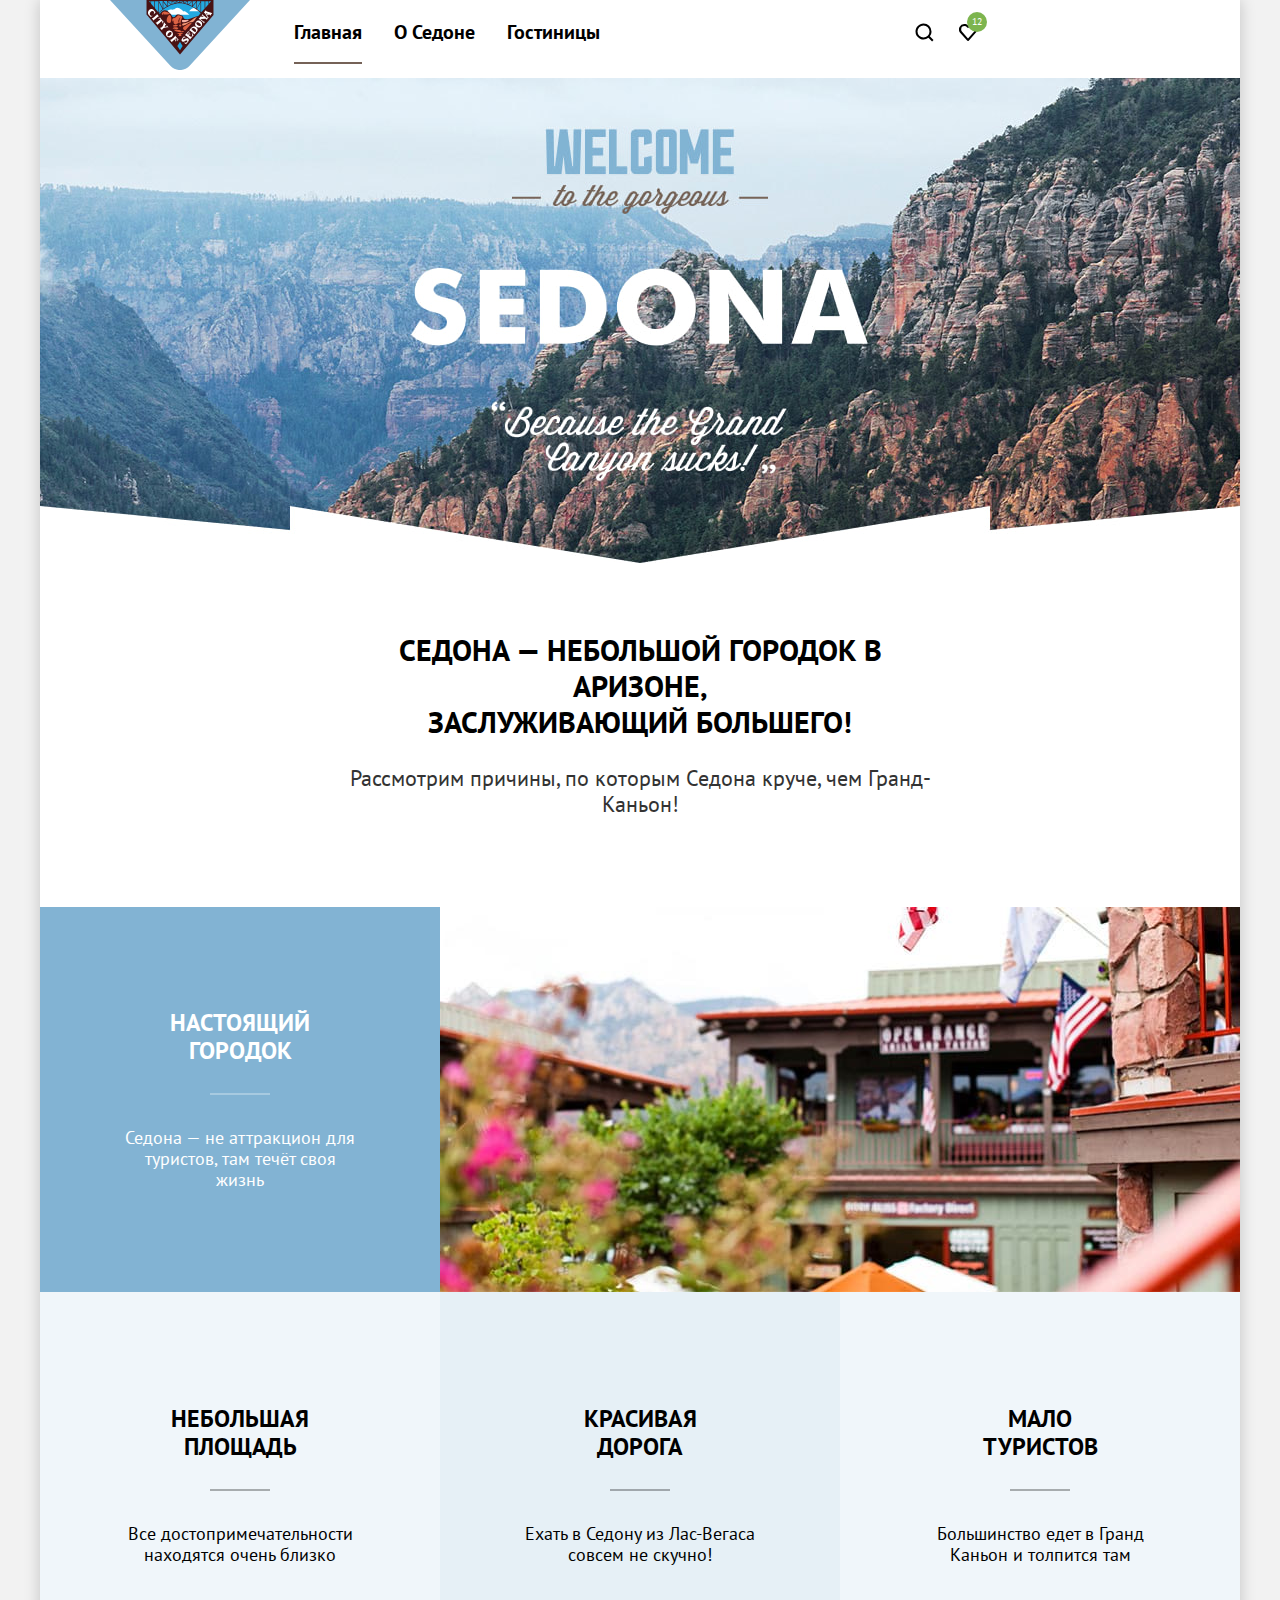
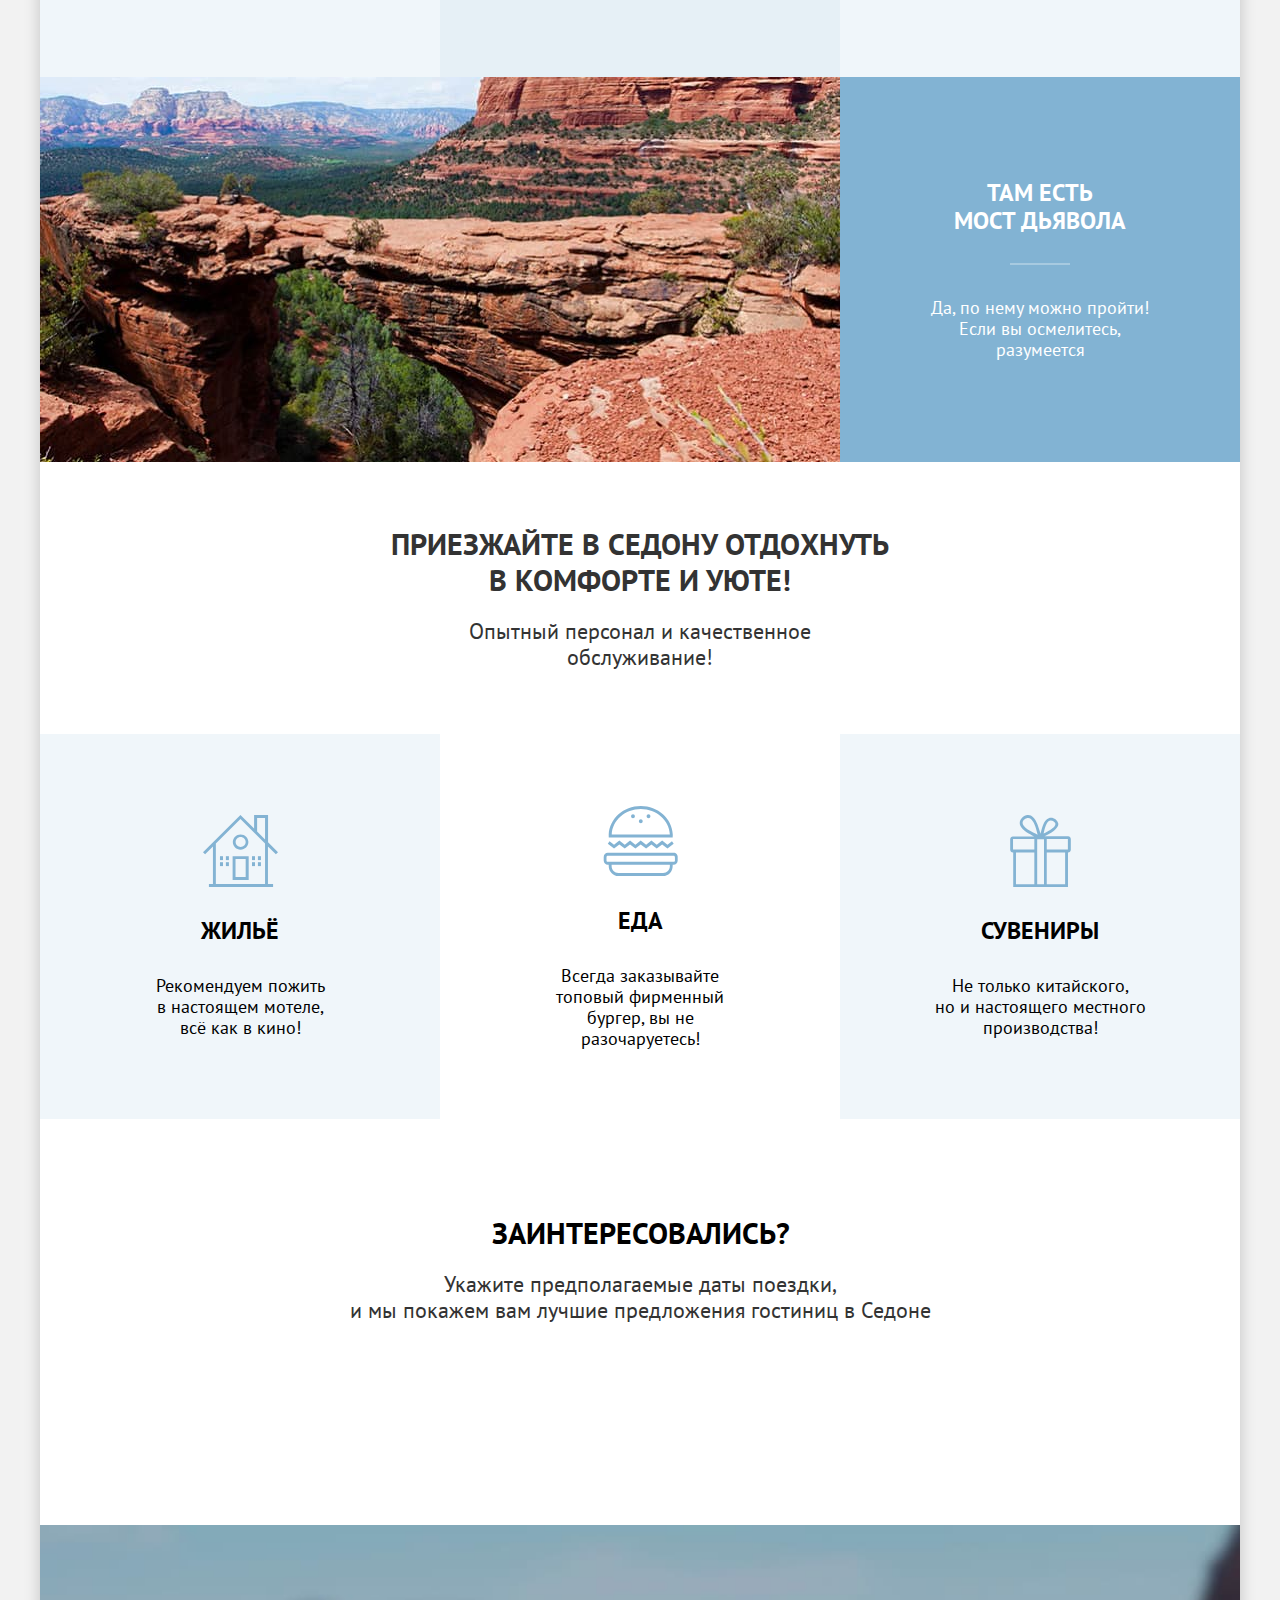
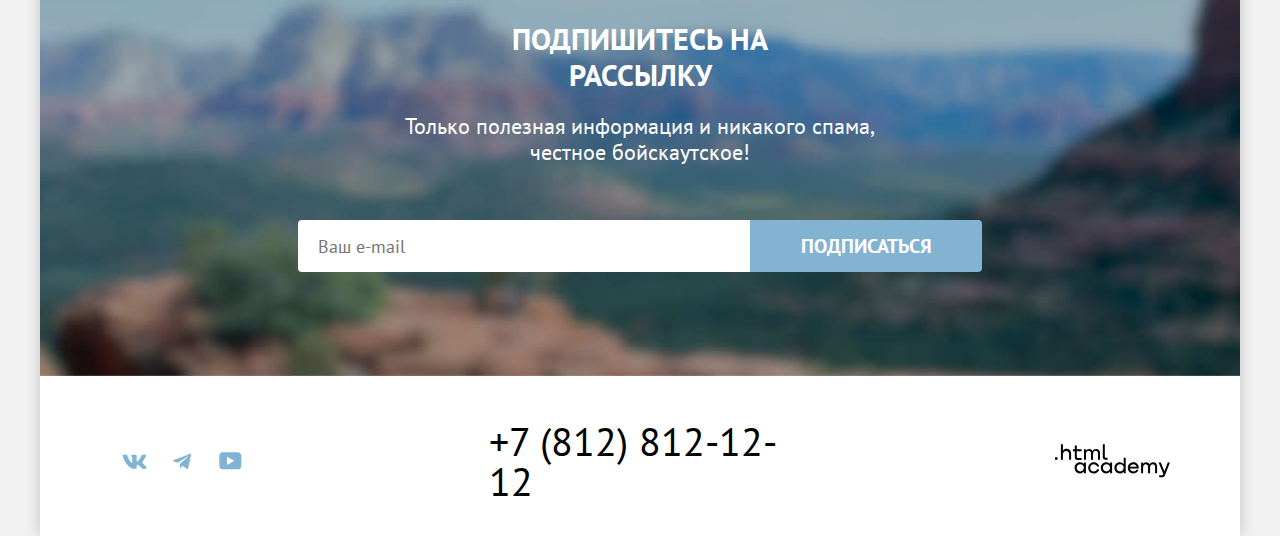
==== commit 41e7f4a5: "Завершает верстку всех компонентов" ====
--- a/index.html
+++ b/index.html
@@ -193,5 +193,82 @@
         </div>
       </footer>
     </div>
+    <div class="modal-container modal-container-close">
+      <div class="modal modal-auth">
+        <button class="modal-close-button">
+          <span class="visually-hidden">Кнопка закрытия модального окна.</span>
+        </button>
+        <h2 class="modal-title">Поиск гостиницы в Седоне</h2>
+        <form class="auth-form" action="https://echo.htmlacademy.ru/" method="post">
+          <div class="field-group">
+            <label class="field-title" for="date-in">
+              Дата Заезда:
+            </label>
+            <div class="field-date-container">
+              <input class="auth-form-field auth-form-field-dates" type="text" id="date-in" name="date-in" placeholder="Укажите дату">
+              <svg class="calendar-icon" aria-hidden="true" focusable="false" width="16" height="15" fill="none" xmlns="http://www.w3.org/2000/svg"><path d="M5.75 10c.3 0 .5-.2.5-.5s-.2-.5-.5-.5-.5.2-.5.5.2.5.5.5Z" /><path d="M15 2h-2V0h-1v2H4V0H3v2H1c-.6 0-1 .4-1 1v11c0 .5.4 1 1 1h14c.5 0 1-.5 1-1V3c0-.6-.5-1-1-1Zm0 12H1V7h14v7ZM1 6V3h2v2h1V3h8v2h1V3h2v3H1Z" /><path d="M8 10c.3 0 .5-.2.5-.5S8.3 9 8 9s-.5.2-.5.5.2.5.5.5ZM10.25 10c.3 0 .5-.2.5-.5s-.2-.5-.5-.5-.5.2-.5.5.2.5.5.5ZM5.75 11c-.3 0-.5.2-.5.5s.2.5.5.5.5-.2.5-.5-.2-.5-.5-.5ZM3.5 10c.3 0 .5-.2.5-.5S3.8 9 3.5 9s-.5.2-.5.5.2.5.5.5ZM3.5 11c-.3 0-.5.2-.5.5s.2.5.5.5.5-.2.5-.5-.2-.5-.5-.5ZM8 11c-.3 0-.5.2-.5.5s.2.5.5.5.5-.2.5-.5-.2-.5-.5-.5ZM10.25 11c-.3 0-.5.2-.5.5s.2.5.5.5.5-.2.5-.5-.2-.5-.5-.5ZM12.5 10c.3 0 .5-.2.5-.5s-.2-.5-.5-.5-.5.2-.5.5.2.5.5.5ZM12.5 11c-.3 0-.5.2-.5.5s.2.5.5.5.5-.2.5-.5-.2-.5-.5-.5Z" /></svg>
+              <span class="error">Мы не можем отправить вас в прошлое.</span>
+              <span class="work">На эти даты есть свободные номера. Пока есть.</span>
+            </div>
+          </div>
+          <div class="field-group">
+            <label class="field-title" for="date-out">
+              Дата Выезда:
+            </label>
+              <div class="field-date-container">
+              <input class="auth-form-field auth-form-field-dates" type="text" id="date-out" name="date-out" placeholder="Укажите дату">
+              <svg class="calendar-icon" aria-hidden="true" focusable="false" width="16" height="15" fill="none" xmlns="http://www.w3.org/2000/svg"><path d="M5.75 10c.3 0 .5-.2.5-.5s-.2-.5-.5-.5-.5.2-.5.5.2.5.5.5Z" /><path d="M15 2h-2V0h-1v2H4V0H3v2H1c-.6 0-1 .4-1 1v11c0 .5.4 1 1 1h14c.5 0 1-.5 1-1V3c0-.6-.5-1-1-1Zm0 12H1V7h14v7ZM1 6V3h2v2h1V3h8v2h1V3h2v3H1Z" /><path d="M8 10c.3 0 .5-.2.5-.5S8.3 9 8 9s-.5.2-.5.5.2.5.5.5ZM10.25 10c.3 0 .5-.2.5-.5s-.2-.5-.5-.5-.5.2-.5.5.2.5.5.5ZM5.75 11c-.3 0-.5.2-.5.5s.2.5.5.5.5-.2.5-.5-.2-.5-.5-.5ZM3.5 10c.3 0 .5-.2.5-.5S3.8 9 3.5 9s-.5.2-.5.5.2.5.5.5ZM3.5 11c-.3 0-.5.2-.5.5s.2.5.5.5.5-.2.5-.5-.2-.5-.5-.5ZM8 11c-.3 0-.5.2-.5.5s.2.5.5.5.5-.2.5-.5-.2-.5-.5-.5ZM10.25 11c-.3 0-.5.2-.5.5s.2.5.5.5.5-.2.5-.5-.2-.5-.5-.5ZM12.5 10c.3 0 .5-.2.5-.5s-.2-.5-.5-.5-.5.2-.5.5.2.5.5.5ZM12.5 11c-.3 0-.5.2-.5.5s.2.5.5.5.5-.2.5-.5-.2-.5-.5-.5Z" /></svg>
+              <span class="error">Мы не можем отправить вас в прошлое.</span>
+              <span class="work">На эти даты есть свободные номера. Пока есть.</span>
+            </div>
+          </div>
+          <div class="field-group-container">
+            <div class="field-group field-group-people">
+              <label class="field-title" for="adults">
+                Взрослые:
+              </label>
+              <div class="people-range-container">
+                <button class="button-range button-minus" type="button">
+                  <svg class="minus-icon" aria-hidden="true" focusable="false" width="20" height="20" fill="none" xmlns="http://www.w3.org/2000/svg"><path d="M3 9v2h14V9H3Z" /></svg>
+                </button>
+                <input class="auth-form-field auth-form-field-people" type="number" id="adults" name="adults" disabled>
+                <span>2</span>
+                <button class="button-range button-plus" type="button">
+                  <svg class="plus-icon" aria-hidden="true" focusable="false" width="20" height="20" fill="none" xmlns="http://www.w3.org/2000/svg"><path d="M17 9h-6V3H9v6H3v2h6v6h2v-6h6V9Z" /></svg>
+                </button>
+              </div>
+            </div>
+            <div class="field-group field-group-people">
+              <span class="field-title-children">
+                <label class="field-title field-title-children" for="children">
+                  Дети:
+                </label>
+                <span class="tooltip">
+                  <button class="tooltip-toggle" type="button">
+                    <svg class="tooltip-icon" aria-hidden="true" focusable="false" width="26" height="26" fill="none" xmlns="http://www.w3.org/2000/svg"><circle cx="13" cy="13" r="13" fill="#83B3D3"/><path fill-rule="evenodd" clip-rule="evenodd" d="M12 7h2v2h-2V7Zm2 12h-2v-9h2v9Z" fill="#fff"/></svg>
+                  </button>
+                  <span class="tooltip-text">
+                    Укажите количество детей, которые будут с вами, возраст которых от 6 до 18 лет. Дети до 6 лет размещаются бесплатно.
+                  </span>
+                </span>
+              </span>
+              <div class="people-range-container">
+                <button class="button-range button-minus" type="button">
+                  <svg class="minus-icon" aria-hidden="true" focusable="false" width="20" height="20" fill="none" xmlns="http://www.w3.org/2000/svg"><path d="M3 9v2h14V9H3Z" /></svg>
+                </button>
+                <input class="auth-form-field auth-form-field-people" type="number" id="childern" name="children" disabled>
+                <span>2</span>
+                <button class="button-range button-plus" type="button">
+                  <svg class="plus-icon" aria-hidden="true" focusable="false" width="20" height="20" fill="none" xmlns="http://www.w3.org/2000/svg"><path d="M17 9h-6V3H9v6H3v2h6v6h2v-6h6V9Z" /></svg>
+                </button>
+              </div>
+            </div>
+          </div>
+          <button class="button search-button blue-button" type="submit">
+            Найти
+          </button>
+        </form>
+      </div>
+    </div>
   </body>
 </html>
--- a/css/style.css
+++ b/css/style.css
@@ -67,21 +67,21 @@
   font-weight: 700;
   text-align: center;
   text-transform: uppercase;
-  background-color: #756157;
   color: #FFFFFF;
   border: none;
   border-radius: 4px;
 }
 
-.button:hover {
+.button-brown:hover {
   background-color: #615048;
 }
 
-.button:focus {
+.button-brown:focus {
   background-color: #615048;
-}
-
-.button:active {
+  outline: none;
+}
+
+.button-brown:active {
   color: rgba(255, 255, 255, 0.30);
 }
 
@@ -91,21 +91,39 @@
 
 .blue-button:focus {
   background-color: #68A2CA;
+  outline: none;
 }
 
 .blue-button:active {
   color: rgba(255, 255, 255, 0.30);
 }
 
+.blue-button a:active {
+  color: rgba(255, 255, 255, 0.30);
+}
+
 .green-button:hover {
   background-color: #6C9E42;
 }
 
 .green-button:focus {
   background-color: #6C9E42;
+  outline: none;
 }
 
 .green-button:active {
+  color: rgba(255, 255, 255, 0.30);
+}
+
+.no-background-button:hover {
+  color: rgba(255, 255, 255, 0.30);
+}
+
+.no-background-button:focus-visible {
+  outline: 3px solid #83B3D3;
+}
+
+.no-background-button:active {
   color: rgba(255, 255, 255, 0.30);
 }
 
@@ -134,6 +152,7 @@
 }
 
 .navigation-link {
+  position: relative;
   display: block;
   font-size: 20px;
   line-height: 24px;
@@ -143,32 +162,46 @@
   text-decoration: none;
 }
 
+.navigation-link-current {
+  text-decoration: underline;
+  text-decoration-style: solid;
+  text-decoration-thickness: 2px;
+  text-decoration-color: #756257;
+  text-underline-offset: 23px;
+}
+
 .navigation-link:hover {
-  border-bottom: 2px solid #756257;
-  height: 22px;
-}
-
-.navigation-link:focus {
-  border-bottom: 2px solid #756257;
-  height: 22px;
+  text-decoration: underline;
+  text-decoration-style: solid;
+  text-decoration-thickness: 2px;
+  text-decoration-color: #756257;
+  text-underline-offset: 23px;
 }
 
 .navigation-link:active {
-  border-bottom: 2px solid #756257;
-  height: 22px;
-}
-
+  text-decoration: underline;
+  text-decoration-style: solid;
+  text-decoration-thickness: 2px;
+  text-decoration-color: #756257;
+  text-underline-offset: 23px;
+}
 
 .navigation-list .navigation-link {
   padding: 20px 16px;
 }
 
 .navigation-user .navigation-link {
-  padding: 20px 12px;
+  padding: 22px 12px 28px 12px;
 }
 
 .navigation-logo {
   margin-right: 28px;
+  z-index: 2;
+  cursor: default;
+}
+
+.navigation-logo-catalog {
+  cursor: pointer;
   z-index: 1;
 }
 
@@ -230,6 +263,7 @@
   background-image: url("../images/backgrounds/hero-background.jpg");
   background-color: #82B3D3;
   color: #333333;
+  z-index: 1;
 }
 
 .title {
@@ -673,16 +707,18 @@
 }
 
 .filter-image-container {
+  position: relative;
   margin-top: -6px;
   width: 1200px;
   padding: 35px 70px 70px;
-  margin-bottom: 49px;
+  margin-bottom: 50px;
   min-height: 412px;
   box-sizing: border-box;
   background-image: url("../images/backgrounds/background-catalog.jpg");
   background-color: #3d5f76;
   background-size: cover;
   color: #FFFFFF;
+  z-index: 2;
 }
 
 .inner-header-title {
@@ -736,6 +772,21 @@
   width: 1060px;
 }
 
+.catalog-filter-list {
+  margin: 0;
+  padding: 0;
+  list-style: none;
+}
+
+.catalog-filter-item {
+  margin-bottom: 16px;
+  line-height: 23px;
+}
+
+.catalog-filter-item:last-child {
+  margin-bottom: 0;
+}
+
 .catalog-filter-group {
   margin: 0;
   margin-right: 70px;
@@ -745,17 +796,17 @@
 }
 
 .catalog-filter-group-type {
-  margin-right: 140px;
+  margin-right: 141px;
 }
 
 .catalog-filter-group-price {
   display: flex;
-  align-items: center;
   margin-right: 0;
   width: 550px;
 }
 
 .catalog-filter-title {
+  padding: 0;
   margin: 0;
   margin-bottom: 32px;
   font-size: 20px;
@@ -764,44 +815,196 @@
   max-width: 150px;
 }
 
-.catalog-filter-list {
-  margin: 0;
+.control {
+  position: relative;
+  display: block;
+  padding-left: 36px;
+}
+
+.catalog-filter-fields {
+  display: flex;
+  flex-wrap: wrap;
+  margin: 0;
+  margin-right: 70px;
   padding: 0;
   list-style: none;
-}
-
-.catalog-filter-item {
-  margin-bottom: 16px;
-  line-height: 23px;
-}
-
-.catalog-filter-item:last-child {
-  margin-bottom: 0;
-}
-
-.catalog-filter-fields {
-  margin: 0;
-  padding: 0;
-  list-style: none;
-}
-
+  width: 288px;
+}
+
+.control-input[type="checkbox"]:checked +.style-checkbox {
+  background-image: url(../images/icons/check-mark.svg);
+  background-repeat: no-repeat;
+  background-position: center;
+}
+
+.control-input[type="radio"]:checked +.style-radio::after {
+  position: absolute;
+  top: 5px;
+  left: 5px;
+  width: 10px;
+  height: 10px;
+  background-color: #3F5E72;
+  border-radius: 50%;
+  content: "";
+}
+
+.style-checkbox {
+  position: absolute;
+  top: 2px;
+  left: 0;
+  width: 20px;
+  height: 20px;
+  background-color: #FFFFFF;
+  border-radius: 5px;
+}
+
+.style-radio {
+  position: absolute;
+  top: 2px;
+  left: 0;
+  width: 20px;
+  height: 20px;
+  background-color: #FFFFFF;
+  border-radius: 50%;
+}
+
+.style-checkbox:focus-visible {
+  outline: 3px solid #83B3D3;
+}
+
+.field-price {
+  display: block;
+  margin-bottom: 35px;
+  font-family: inherit;
+  font-size: 18px;
+  line-height: 24px;
+  font-weight: 700;
+  width: 103px;
+  height: 24px;
+  padding: 12px 20px;
+  border: none;
+  border-radius: 4px 0 0 4px;
+  background-color: #F2F2F2;
+}
+
+.price {
+  position: relative;
+  height: 48px;
+}
+
+.price span {
+  position: absolute;
+  top: 50%;
+  right: 20px;
+  transform: translateY(-50%);
+  line-height: 24px;
+  color: #A9A9A9;
+}
+
+.field-price-max {
+  border-radius: 0 4px 4px 0;
+  margin-left: 2px;
+}
+
+.field-price[type="number"]::-webkit-outer-spin-button,
+.field-price[type="number"]::-webkit-inner-spin-button {
+    -webkit-appearance: none;
+}
+
+.field-price:hover {
+  background-color: #E6E6E6;
+}
+
+.field-price:focus-visible {
+  background-color: #E6E6E6;
+  outline: 3px solid #83B3D3;
+}
+
+.field-price:active {
+  background-color: #E6E6E6;
+  outline: none;
+}
+
+.range-price {
+  position: relative;
+  height: 4px;
+  background-color: #5F686D;
+  border-radius: 2px;
+  width: 287px;
+}
+
+.range-bar {
+  position: absolute;
+  background-color: #ffffff;
+  width: 226px;
+  height: 4px;
+  opacity: 1;
+}
+
+.range-toggle {
+  position: absolute;
+  width: 20px;
+  height: 20px;
+  background: #ffffff;
+  border: none;
+  border-radius: 5px;
+  cursor: pointer;
+}
+
+.range-toggle:focus {
+  outline: 3px solid #83B3D3;
+}
+
+.range-toggle:active {
+  outline: 2px solid #83B3D3;
+}
+
+.toggle-min {
+  top: -8px;
+}
+
+.toggle-max {
+  top: -8px;
+  right: 0;
+}
+
+input[type=range]  {
+  width: 226px;
+  appearance: none;
+  outline: none;
+  overflow: hidden;
+  height: 7px;
+}
+
+.button-container {
+  display: flex;
+  flex-wrap: wrap;
+  width: 191px;
+}
 
 .button-apply {
+  display: block;
+  margin-bottom: 32px;
   font-size: 16px;
   line-height: 20px;
   font-weight: 700;
   text-align: center;
   background-color: #82B3D3;
   cursor: pointer;
+  width: 191px;
+  min-height: 20px;
 }
 
 .button-reset {
+  display: block;
   font-size: 16px;
   line-height: 20px;
   font-weight: 700;
   text-align: center;
   background: none;
   cursor: pointer;
+  width: 191px;
+  min-height: 20px;
 }
 
 .found-hotels-container {
@@ -816,7 +1019,7 @@
 .found-hotels-title {
   margin: 0;
   margin-right: 200px;
-  min-width: 340px;
+  min-width: 338px;
   font-size: 30px;
   line-height: 36px;
   font-weight: 700;
@@ -825,12 +1028,20 @@
 }
 
 .select-control {
-  padding: 14px 20px;
+  padding: 0 18px;
   width: 292px;
   height: 49px;
   font-family: inherit;
   font-size: 18px;
   line-height: 21px;
+  box-sizing: border-box;
+  border: 2px solid #E5E5E5;
+  border-radius: 4px;
+  appearance: none;
+  background-image: url("../images/icons/arrow-black.svg");
+  background-repeat: no-repeat;
+  background-position: right 18px center;
+  cursor: pointer;
 }
 
 .buttons-change-view-list {
@@ -845,23 +1056,19 @@
 .button-change-view {
   display: block;
   padding: 12px 14px;
-  background-color: #FFFFFF;
-  border: 2px solid #E5E5E5;
+  border: 2px solid transparent;
 }
 
 .button-change-view:hover {
-  background-color: #FFFFFF;
   border: 2px solid #000000;
 }
 
-.button-change-view:focus {
-  background-color: #FFFFFF;
-  border: 2px solid #68A2CA;
+.button-change-view:focus-visible {
+  outline: 2px solid #68A2CA;
 }
 
 .button-change-view:active {
-  background-color: #FFFFFF;
-  border: 2px solid #000000;
+  outline: 2px solid #000000;
 }
 
 .icon-tile {
@@ -1012,10 +1219,6 @@
   background-color: #F2F2F2;
 }
 
-.pagination-link-current {
-  color: #000000;
-}
-
 .pagination-disabled {
   background: none;
   color: #000000;
@@ -1024,4 +1227,329 @@
 .pagination-link-disabled {
   font-weight: 400;
   color: #000000;
-}
+  pointer-events: none;
+  cursor: default;
+}
+
+.pagination-link-current {
+  color: #000000;
+  pointer-events: none;
+  cursor: default;
+}
+
+.modal-container {
+  position: fixed;
+  top: 0;
+  left: 0;
+  width: 100%;
+  height: 100%;
+  display: flex;
+  background-color: rgba(242, 242, 242, 0.80);
+  z-index: 3;
+}
+
+.modal-container-close {
+  display: none;
+}
+
+.modal {
+  position: relative;
+  margin: auto;
+  padding: 64px 70px;
+  width: 717px;
+  min-height: 576px;
+  box-sizing: border-box;
+  background-color: #ffffff;
+  box-shadow: 0 25px 50px 0 rgba(0, 0, 0, 0.15);
+  border-radius: 30px;
+}
+
+.modal-close-button {
+  position: absolute;
+  right: 52px;
+  background-color: #F2F2F2;
+  width: 52px;
+  height: 52px;
+  border: none;
+  border-radius: 50%;
+  cursor: pointer;
+}
+
+.modal-close-button::before, .modal-close-button::after {
+  position: absolute;
+  left: 16px;
+  width: 20px;
+  height: 2px;
+  background-color: #000000;
+  content:"";
+}
+
+.modal-close-button::before {
+  transform: rotate(45deg);
+}
+
+.modal-close-button::after {
+  transform: rotate(-45deg);
+}
+
+.modal-close-button:hover {
+  background-color: #E6E6E6;
+}
+
+.modal-close-button:focus-visible {
+  outline: 3px solid #83B3D3;
+}
+
+.modal-close-button:active::before,
+.modal-close-button:active::after {
+  background-color: #D6D0CD;
+}
+
+.modal-title {
+  margin: 0;
+  margin-bottom: 64px;
+  font-size: 30px;
+  font-weight: 700;
+  line-height: 36px;
+  text-transform: uppercase;
+  color: #000000;
+}
+
+.auth-form {
+  display: flex;
+  flex-wrap: wrap;
+  gap: 48px;
+  width: 577px;
+}
+
+.auth-form-field {
+  position: relative;
+  padding: 12px 20px;
+  width: 440px;
+  height: 48px;
+  box-sizing: border-box;
+  background-color: #F2F2F2;
+  border: none;
+  border-radius: 4px;
+}
+
+.auth-form-field-dates:hover {
+  background-color: #E6E6E6;
+}
+
+.auth-form-field-dates:focus {
+  outline: 3px solid #83B3D3;
+}
+
+.auth-form-field::placeholder {
+  font-family: PT Sans;
+  font-size: 18px;
+  font-weight: 700;
+  line-height: 24px;
+  color: #000000;
+  opacity: 0.6;
+}
+
+.auth-form-field[type="text"] {
+  font-family: "PT Sans";
+  font-size: 18px;
+  font-weight: 700;
+  line-height: 24px;
+  color: #000000;
+}
+
+.calendar-icon {
+  position: absolute;
+  top: 33%;
+  right: 5%;
+  fill: #A9A9A9;
+}
+
+.auth-form-field-people {
+  padding: 14px 10px;
+  width: 31px;
+  box-sizing: border-box;
+  appearance: none;
+  border-radius: 0;
+}
+
+.auth-form-field-people[type="number"]::-webkit-outer-spin-button,
+.auth-form-field-people[type="number"]::-webkit-inner-spin-button {
+    -webkit-appearance: none;
+}
+
+.field-group-container {
+  display: flex;
+  justify-content: space-between;
+  width: 577px;
+}
+
+.field-group {
+  display: flex;
+  flex-wrap: wrap;
+  justify-content: space-between;
+  align-items: center;
+  margin: 0;
+  width: 577px;
+}
+
+.field-group-people {
+  display: flex;
+  flex-wrap: wrap;
+  width: 247px;
+  justify-content: space-between;
+}
+
+.people-range-container {
+  position: relative;
+  display: flex;
+  width: 110px;
+}
+
+.people-range-container span {
+  position: absolute;
+  left: 50%;
+  transform: translate(-50%, -50%);
+  top: 50%;
+  font-weight: 700;
+  line-height: 20px;
+  cursor: default;
+}
+
+.field-title {
+  font-size: 20px;
+  font-weight: 700;
+  line-height: 24px;
+  text-transform: capitalize;
+  max-width: 119px;
+}
+
+.field-title-children {
+  max-width: 50px;
+}
+
+.button-range {
+  position: relative;
+  padding: 14px 10px;
+  width: 40px;
+  height: 48px;
+  box-sizing: border-box;
+  background-color: rgba(242, 242, 242, 1);
+  border: none;
+  cursor: pointer;
+}
+
+.button-range:focus {
+  outline: none;
+}
+
+.minus-icon, .plus-icon {
+  fill: #D6D0CD;
+  border-radius: 4px;
+}
+
+.minus-icon:hover,
+.plus-icon:hover {
+  fill: #000000;
+}
+
+.minus-icon:focus,
+.plus-icon:focus {
+  outline: 3px solid #83B3D3;
+  fill: #000000;
+}
+
+.minus-icon:active,
+.plus-icon:active {
+  fill: #D6D0CD;
+}
+
+.search-button {
+  display: block;
+  width: 577px;
+  height: 60px;
+  background-color: #83B3D3;
+  cursor: pointer;
+}
+
+.field-title-children {
+  position: relative;
+}
+
+.tooltip {
+  position: absolute;
+  margin-left: 10px;
+  width: 26px;
+  height: 26px;
+  align-items: center;
+}
+
+.tooltip-toggle {
+  position: relative;
+  border: none;
+  background-color: transparent;
+  padding: 0;
+  margin: 0;
+  display: block;
+}
+
+.tooltip-icon {
+  width: 100%;
+  height: 100%;
+  display: block;
+}
+
+.tooltip-text {
+  display: block;
+  position: absolute;
+  top: 100%;
+  left: 50%;
+  transform: translateX(-50%);
+  z-index: 4;
+  margin-top: 15px;
+  padding: 15px 18px 18px 22px;
+  width: 216px;
+  height: 110px;
+  background-color: #333333;
+  border-radius: 10px;
+  color: #ffffff;
+  font-size: 16px;
+  line-height: 20px;
+  display: none;
+}
+
+.tooltip-text::before {
+  position: absolute;
+  bottom: 103%;
+  left: 46%;
+  content: url("../images/triangle.svg");
+  width: 19px;
+  height: 9px;
+  background-repeat: no-repeat;
+}
+
+.tooltip-toggle:hover + .tooltip-text,
+.tooltip-toggle:focus + .tooltip-text {
+  display: block;
+}
+
+.field-date-container {
+  position: relative;
+}
+
+.error {
+  position: absolute;
+  bottom: -55%;
+  left: 5%;
+  font-size: 16px;
+  color: #FF5757;
+  display: none;
+}
+
+.work {
+  position: absolute;
+  bottom: -55%;
+  left: 5%;
+  font-size: 16px;
+  display: none;
+}
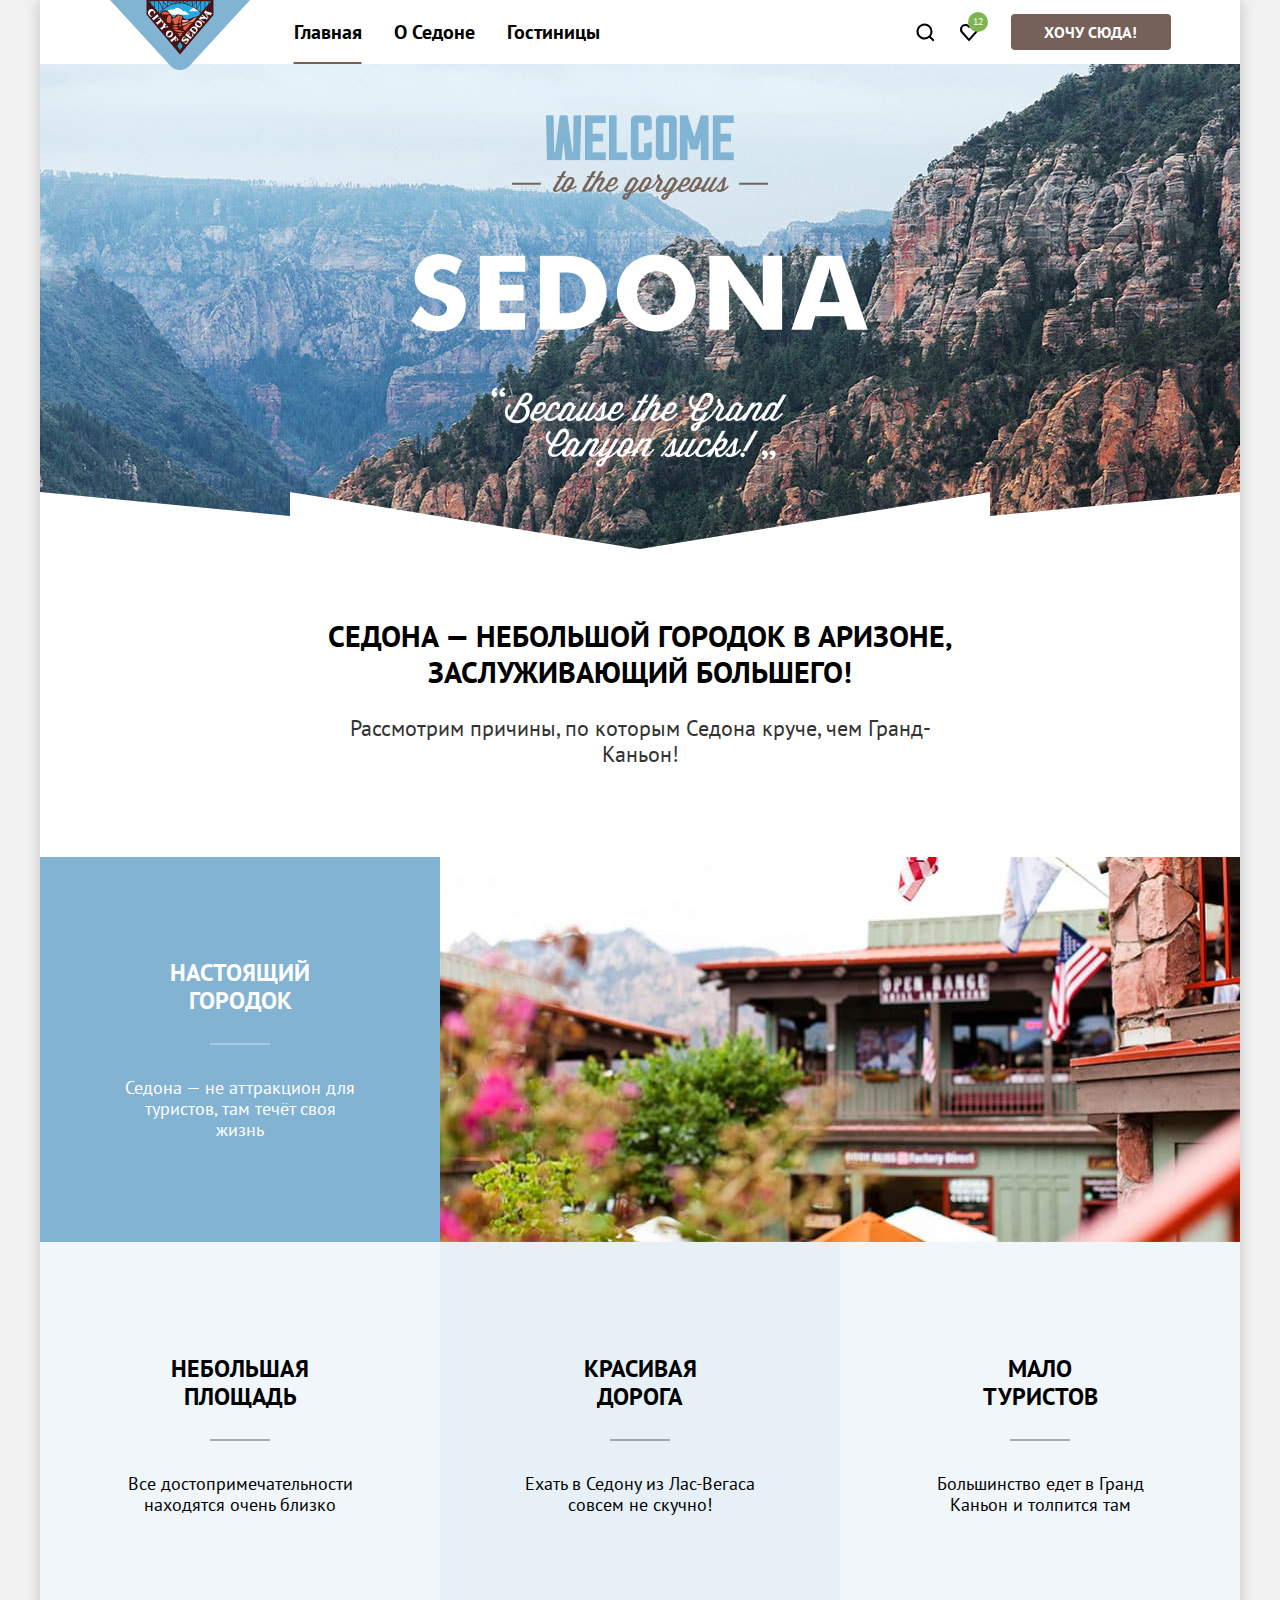
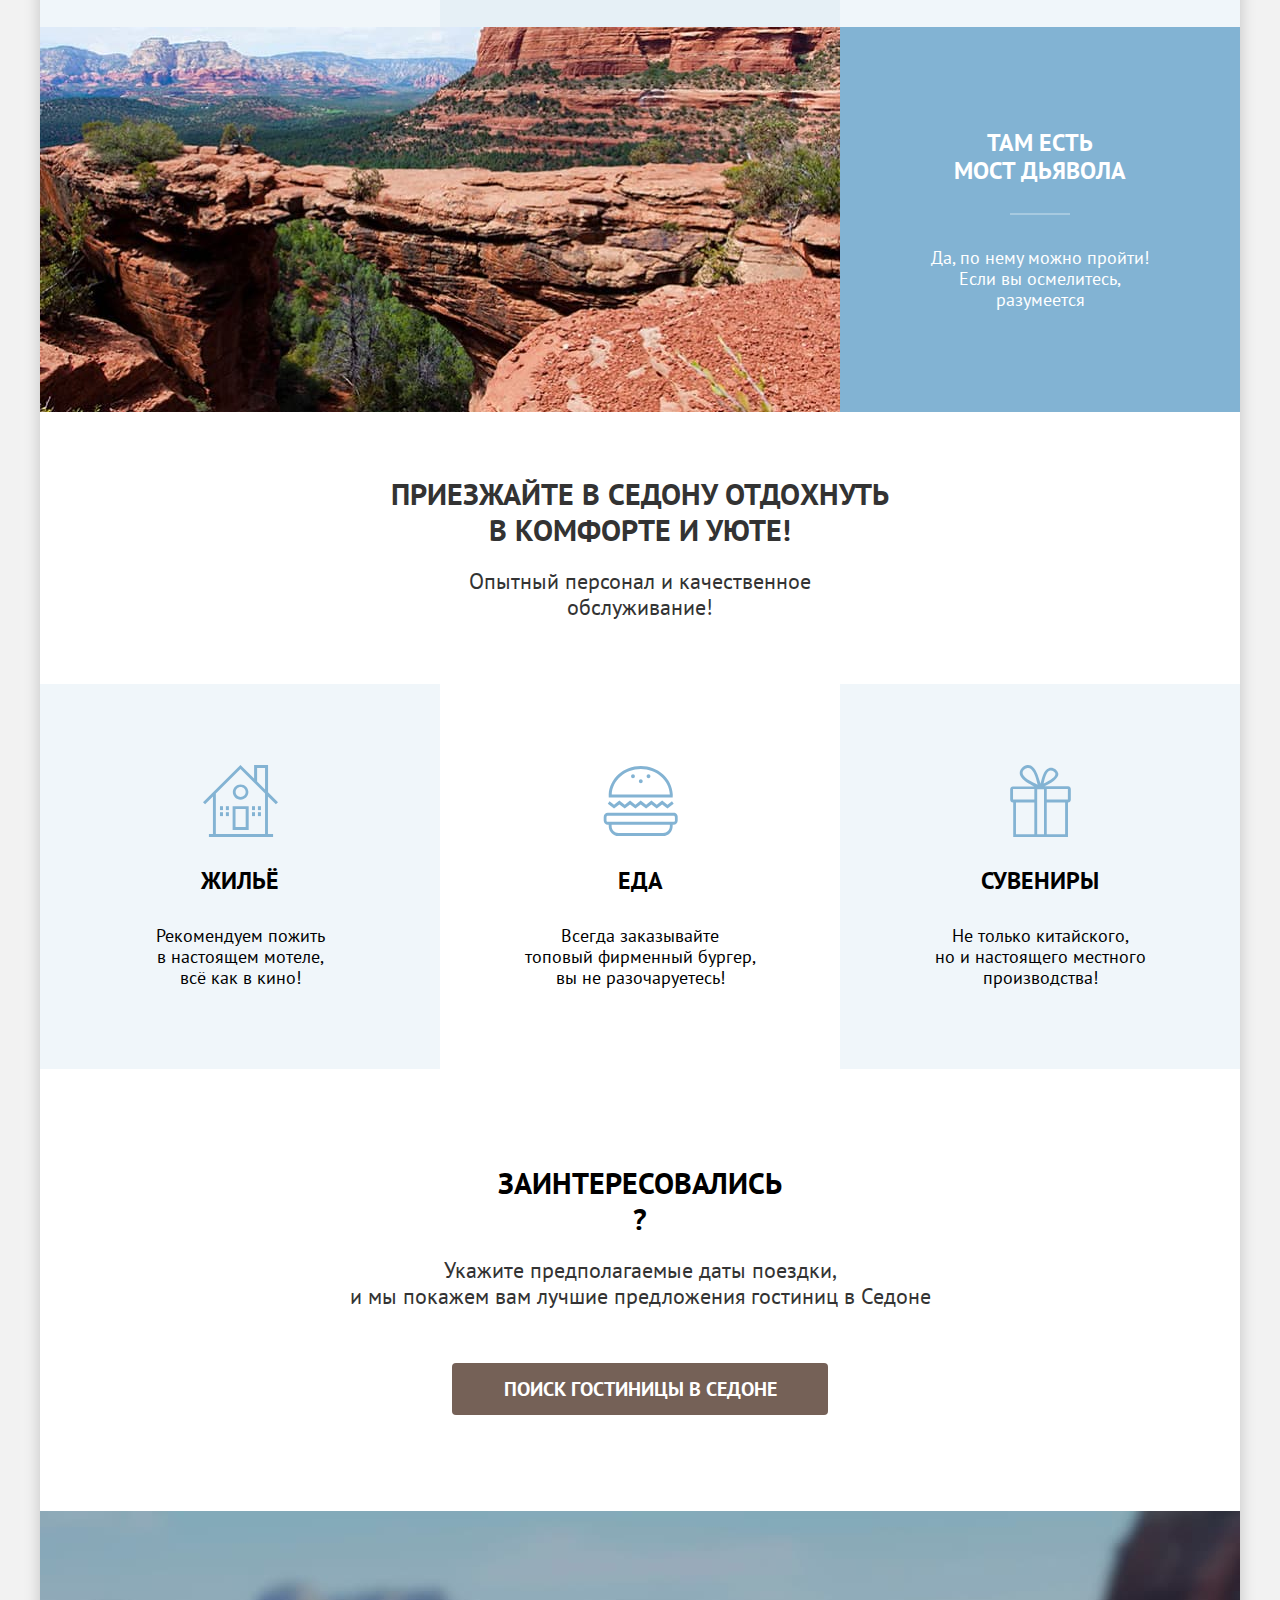
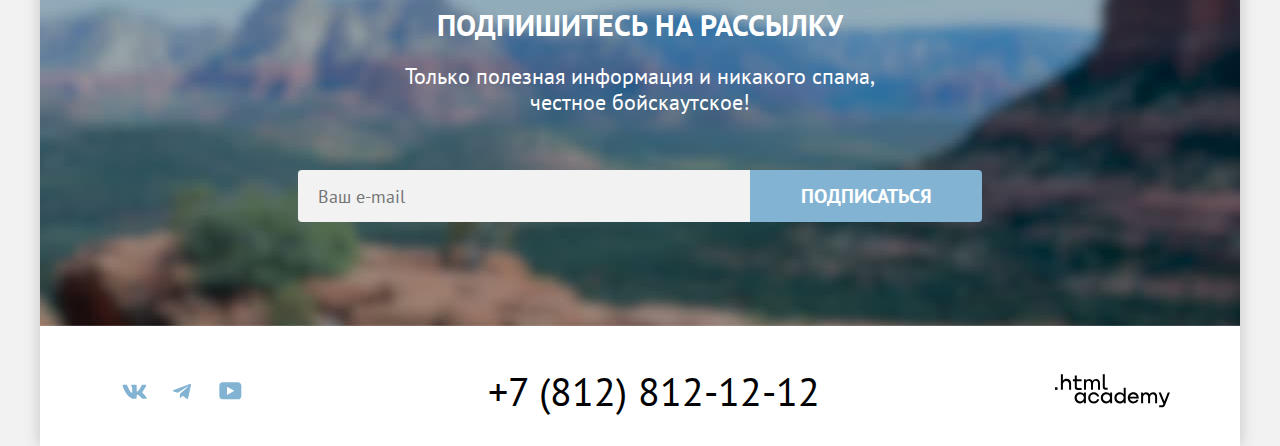
==== commit 1b421c33: "Вносит правки по проекту" ====
--- a/index.html
+++ b/index.html
@@ -9,14 +9,14 @@
   </head>
   <body>
     <div class="container">
-      <header class="main-header">
+      <header class="main-header" data-test="header">
         <nav class="navigation">
-          <a class="navigation-logo" href="#">
+          <a class="navigation-logo">
             <img src="images/logo/logo.svg" width="140" height="70" alt="Логотип сайта Седона.">
           </a>
           <ul class="navigation-list">
             <li class="'navigation-item">
-              <a class="navigation-link navigation-link-current" href="#">Главная</a>
+              <a class="navigation-link navigation-link-current">Главная</a>
             </li>
             <li class="'navigation-item">
               <a class="navigation-link" href="#">О Седоне</a>
@@ -38,18 +38,18 @@
               </a>
             </li>
             <li class="'navigation-item">
-              <a class="button button-want" href="#">
+              <a class="button button-want brown-button" href="modal.html">
                 Хочу сюда!
               </a>
             </li>
           </ul>
         </nav>
       </header>
-      <main class="main-container main-index">
-        <section class="hero">
+      <main class="main-container main-index" data-test="main">
+        <section class="hero" data-test="hero">
           <h1 class="visually-hidden">Добро пожаловать в великолепную Седону! Потому что Гранд-Каньон — отстой!</h1>
         </section>
-        <section class="advantages">
+        <section class="advantages" data-test="advantages">
           <h2 class="visually-hidden">Преимущества.</h2>
           <p class="title advantages-title">Седона — небольшой городок в Аризоне,<br>заслуживающий большего!</p>
           <p class="description advantages-description">Рассмотрим причины, по которым Седона круче, чем Гранд-Каньон!</p>
@@ -88,7 +88,7 @@
             </li>
           </ul>
         </section>
-        <section class="advices">
+        <section class="advices" data-test="service">
           <h2 class="visually-hidden">Советы для отдыха в Седоне.</h2>
           <p class="title advices-title">Приезжайте в Седону отдохнуть в комфорте и уюте!</p>
           <p class="description advices-description">Опытный персонал и качественное обслуживание!</p>
@@ -113,21 +113,21 @@
             </li>
           </ul>
         </section>
-        <section class="hotel-search">
+        <section class="hotel-search" data-test="search">
           <h2 class="visually-hidden">Выбор даты поездки.</h2>
           <p class="title hotel-search-title">Заинтересовались?</p>
           <p class="description hotel-search-description">Укажите предполагаемые даты поездки,<br>и мы покажем вам лучшие предложения гостиниц в Седоне</p>
-          <a class="button hotel-search-button" href="catalog.html">
+          <a class="button hotel-search-button brown-button" href="catalog.html">
             Поиск гостиницы в Седоне
           </a>
         </section>
-        <section class="subscription subscription-index">
+        <section class="subscription subscription-index" data-test="subscribe">
           <div class="subscription-container">
             <h2 class="subscription-title">Подпишитесь на рассылку</h2>
             <p class="subscription-discription">Только полезная информация и никакого спама, честное бойскаутское!</p>
             <form class="subscription-form" action="https://echo.htmlacademy.ru/" method="post">
               <label class="subscription-label">
-                <span class="visually-hidden">Ваш E-mail.</span>
+                <span class="visually-hidden">Укажите ваш E-mail.</span>
                 <input class="subscription-field" type="email" name="subscription-email" placeholder="Ваш e-mail">
               </label>
               <button class="button blue-button subscription-button" type="submit">
@@ -137,7 +137,7 @@
           </div>
         </section>
       </main>
-      <footer class="page-footer">
+      <footer class="page-footer" data-test="footer">
         <div class="footer-container">
           <section class="footer-social">
             <h2 class="visually-hidden">Список социальных сетей.</h2>
@@ -169,12 +169,11 @@
             </ul>
           </section>
           <section class="contacts">
-            <a class="telephone-nubmer" href="tel:+78128121212">+7 (812) 812-12-12
-              <span class="visually-hidden">Телефон для связи.</span>
-            </a>
+            <h2 class="visually-hidden">Телефон для связи.</h2>
+            <a class="telephone-nubmer" href="tel:+78128121212">+7 (812) 812-12-12</a>
           </section>
           <a class="footer-logo" href="https://htmlacademy.ru/">
-            <svg class="logo-academy" aria-hidden="true" focusable="false"width="115" height="34" viewBox="0 0 115 34" fill="none" xmlns="http://www.w3.org/2000/svg">
+            <svg class="logo-academy" aria-hidden="true" focusable="false" width="115" height="34" viewBox="0 0 115 34" fill="none" xmlns="http://www.w3.org/2000/svg">
               <path d="M0 13.2564V15.8564H2.5V13.2564H0Z"/>
               <path d="M11.6 4.85645C10 4.85645 8.8 5.55645 8 6.55645H7.9V0.356445H5.9V15.8564H7.9V10.5564C7.9 8.45645 9.2 6.95645 11.2 6.95645C13 6.95645 14.1 8.35645 14.1 10.1564V15.8564H16.1V9.75644C16.2 6.75644 14.3 4.85645 11.6 4.85645Z"/>
               <path d="M26.6 5.15645H21.8V1.45645H19.8V5.25645H17.9V7.25645H19.8V13.2564C19.8 14.9564 20.8 15.9564 22.5 15.9564H26.6V13.9564H22.9C22.2 13.9564 21.8 13.5564 21.8 12.8564V7.15645H26.6V5.15645Z"/>
@@ -195,7 +194,7 @@
     </div>
     <div class="modal-container modal-container-close">
       <div class="modal modal-auth">
-        <button class="modal-close-button">
+        <button class="modal-close-button" type="button">
           <span class="visually-hidden">Кнопка закрытия модального окна.</span>
         </button>
         <h2 class="modal-title">Поиск гостиницы в Седоне</h2>
@@ -204,23 +203,19 @@
             <label class="field-title" for="date-in">
               Дата Заезда:
             </label>
-            <div class="field-date-container">
-              <input class="auth-form-field auth-form-field-dates" type="text" id="date-in" name="date-in" placeholder="Укажите дату">
-              <svg class="calendar-icon" aria-hidden="true" focusable="false" width="16" height="15" fill="none" xmlns="http://www.w3.org/2000/svg"><path d="M5.75 10c.3 0 .5-.2.5-.5s-.2-.5-.5-.5-.5.2-.5.5.2.5.5.5Z" /><path d="M15 2h-2V0h-1v2H4V0H3v2H1c-.6 0-1 .4-1 1v11c0 .5.4 1 1 1h14c.5 0 1-.5 1-1V3c0-.6-.5-1-1-1Zm0 12H1V7h14v7ZM1 6V3h2v2h1V3h8v2h1V3h2v3H1Z" /><path d="M8 10c.3 0 .5-.2.5-.5S8.3 9 8 9s-.5.2-.5.5.2.5.5.5ZM10.25 10c.3 0 .5-.2.5-.5s-.2-.5-.5-.5-.5.2-.5.5.2.5.5.5ZM5.75 11c-.3 0-.5.2-.5.5s.2.5.5.5.5-.2.5-.5-.2-.5-.5-.5ZM3.5 10c.3 0 .5-.2.5-.5S3.8 9 3.5 9s-.5.2-.5.5.2.5.5.5ZM3.5 11c-.3 0-.5.2-.5.5s.2.5.5.5.5-.2.5-.5-.2-.5-.5-.5ZM8 11c-.3 0-.5.2-.5.5s.2.5.5.5.5-.2.5-.5-.2-.5-.5-.5ZM10.25 11c-.3 0-.5.2-.5.5s.2.5.5.5.5-.2.5-.5-.2-.5-.5-.5ZM12.5 10c.3 0 .5-.2.5-.5s-.2-.5-.5-.5-.5.2-.5.5.2.5.5.5ZM12.5 11c-.3 0-.5.2-.5.5s.2.5.5.5.5-.2.5-.5-.2-.5-.5-.5Z" /></svg>
-              <span class="error">Мы не можем отправить вас в прошлое.</span>
-              <span class="work">На эти даты есть свободные номера. Пока есть.</span>
-            </div>
+              <input class="auth-form-field auth-form-field-dates" type="text" id="date-in" name="date-in" placeholder="Укажите дату" required>
+              <svg class="calendar-icon-first" aria-hidden="true" focusable="false" width="16" height="15" fill="none" xmlns="http://www.w3.org/2000/svg"><path d="M5.75 10c.3 0 .5-.2.5-.5s-.2-.5-.5-.5-.5.2-.5.5.2.5.5.5Z" /><path d="M15 2h-2V0h-1v2H4V0H3v2H1c-.6 0-1 .4-1 1v11c0 .5.4 1 1 1h14c.5 0 1-.5 1-1V3c0-.6-.5-1-1-1Zm0 12H1V7h14v7ZM1 6V3h2v2h1V3h8v2h1V3h2v3H1Z" /><path d="M8 10c.3 0 .5-.2.5-.5S8.3 9 8 9s-.5.2-.5.5.2.5.5.5ZM10.25 10c.3 0 .5-.2.5-.5s-.2-.5-.5-.5-.5.2-.5.5.2.5.5.5ZM5.75 11c-.3 0-.5.2-.5.5s.2.5.5.5.5-.2.5-.5-.2-.5-.5-.5ZM3.5 10c.3 0 .5-.2.5-.5S3.8 9 3.5 9s-.5.2-.5.5.2.5.5.5ZM3.5 11c-.3 0-.5.2-.5.5s.2.5.5.5.5-.2.5-.5-.2-.5-.5-.5ZM8 11c-.3 0-.5.2-.5.5s.2.5.5.5.5-.2.5-.5-.2-.5-.5-.5ZM10.25 11c-.3 0-.5.2-.5.5s.2.5.5.5.5-.2.5-.5-.2-.5-.5-.5ZM12.5 10c.3 0 .5-.2.5-.5s-.2-.5-.5-.5-.5.2-.5.5.2.5.5.5ZM12.5 11c-.3 0-.5.2-.5.5s.2.5.5.5.5-.2.5-.5-.2-.5-.5-.5Z" /></svg>
+              <span class="error-date-in">Мы не можем отправить вас в прошлое.</span>
+              <span class="work-date-in">На эти даты есть свободные номера. Пока есть.</span>
           </div>
           <div class="field-group">
             <label class="field-title" for="date-out">
               Дата Выезда:
             </label>
-              <div class="field-date-container">
-              <input class="auth-form-field auth-form-field-dates" type="text" id="date-out" name="date-out" placeholder="Укажите дату">
-              <svg class="calendar-icon" aria-hidden="true" focusable="false" width="16" height="15" fill="none" xmlns="http://www.w3.org/2000/svg"><path d="M5.75 10c.3 0 .5-.2.5-.5s-.2-.5-.5-.5-.5.2-.5.5.2.5.5.5Z" /><path d="M15 2h-2V0h-1v2H4V0H3v2H1c-.6 0-1 .4-1 1v11c0 .5.4 1 1 1h14c.5 0 1-.5 1-1V3c0-.6-.5-1-1-1Zm0 12H1V7h14v7ZM1 6V3h2v2h1V3h8v2h1V3h2v3H1Z" /><path d="M8 10c.3 0 .5-.2.5-.5S8.3 9 8 9s-.5.2-.5.5.2.5.5.5ZM10.25 10c.3 0 .5-.2.5-.5s-.2-.5-.5-.5-.5.2-.5.5.2.5.5.5ZM5.75 11c-.3 0-.5.2-.5.5s.2.5.5.5.5-.2.5-.5-.2-.5-.5-.5ZM3.5 10c.3 0 .5-.2.5-.5S3.8 9 3.5 9s-.5.2-.5.5.2.5.5.5ZM3.5 11c-.3 0-.5.2-.5.5s.2.5.5.5.5-.2.5-.5-.2-.5-.5-.5ZM8 11c-.3 0-.5.2-.5.5s.2.5.5.5.5-.2.5-.5-.2-.5-.5-.5ZM10.25 11c-.3 0-.5.2-.5.5s.2.5.5.5.5-.2.5-.5-.2-.5-.5-.5ZM12.5 10c.3 0 .5-.2.5-.5s-.2-.5-.5-.5-.5.2-.5.5.2.5.5.5ZM12.5 11c-.3 0-.5.2-.5.5s.2.5.5.5.5-.2.5-.5-.2-.5-.5-.5Z" /></svg>
-              <span class="error">Мы не можем отправить вас в прошлое.</span>
-              <span class="work">На эти даты есть свободные номера. Пока есть.</span>
-            </div>
+              <input class="auth-form-field auth-form-field-dates" type="text" id="date-out" name="date-out" placeholder="Укажите дату" required>
+              <svg class="calendar-icon-second" aria-hidden="true" focusable="false" width="16" height="15" fill="none" xmlns="http://www.w3.org/2000/svg"><path d="M5.75 10c.3 0 .5-.2.5-.5s-.2-.5-.5-.5-.5.2-.5.5.2.5.5.5Z" /><path d="M15 2h-2V0h-1v2H4V0H3v2H1c-.6 0-1 .4-1 1v11c0 .5.4 1 1 1h14c.5 0 1-.5 1-1V3c0-.6-.5-1-1-1Zm0 12H1V7h14v7ZM1 6V3h2v2h1V3h8v2h1V3h2v3H1Z" /><path d="M8 10c.3 0 .5-.2.5-.5S8.3 9 8 9s-.5.2-.5.5.2.5.5.5ZM10.25 10c.3 0 .5-.2.5-.5s-.2-.5-.5-.5-.5.2-.5.5.2.5.5.5ZM5.75 11c-.3 0-.5.2-.5.5s.2.5.5.5.5-.2.5-.5-.2-.5-.5-.5ZM3.5 10c.3 0 .5-.2.5-.5S3.8 9 3.5 9s-.5.2-.5.5.2.5.5.5ZM3.5 11c-.3 0-.5.2-.5.5s.2.5.5.5.5-.2.5-.5-.2-.5-.5-.5ZM8 11c-.3 0-.5.2-.5.5s.2.5.5.5.5-.2.5-.5-.2-.5-.5-.5ZM10.25 11c-.3 0-.5.2-.5.5s.2.5.5.5.5-.2.5-.5-.2-.5-.5-.5ZM12.5 10c.3 0 .5-.2.5-.5s-.2-.5-.5-.5-.5.2-.5.5.2.5.5.5ZM12.5 11c-.3 0-.5.2-.5.5s.2.5.5.5.5-.2.5-.5-.2-.5-.5-.5Z" /></svg>
+              <span class="error-date-out">Мы не можем отправить вас в прошлое.</span>
+              <span class="work-date-out">На эти даты есть свободные номера. Пока есть.</span>
           </div>
           <div class="field-group-container">
             <div class="field-group field-group-people">
@@ -228,23 +223,23 @@
                 Взрослые:
               </label>
               <div class="people-range-container">
-                <button class="button-range button-minus" type="button">
+                <button class="button-range button-minus" type="button" aria-label="Убавить количество взрослых.">
                   <svg class="minus-icon" aria-hidden="true" focusable="false" width="20" height="20" fill="none" xmlns="http://www.w3.org/2000/svg"><path d="M3 9v2h14V9H3Z" /></svg>
                 </button>
-                <input class="auth-form-field auth-form-field-people" type="number" id="adults" name="adults" disabled>
+                <input class="auth-form-field auth-form-field-people" type="number" id="adults" name="adults" aria-label="Указанное количество взрослых." disabled>
                 <span>2</span>
-                <button class="button-range button-plus" type="button">
+                <button class="button-range button-plus" type="button" aria-label="Прибавить количество взрослых.">
                   <svg class="plus-icon" aria-hidden="true" focusable="false" width="20" height="20" fill="none" xmlns="http://www.w3.org/2000/svg"><path d="M17 9h-6V3H9v6H3v2h6v6h2v-6h6V9Z" /></svg>
                 </button>
               </div>
             </div>
-            <div class="field-group field-group-people">
+            <div class="field-group field-group-people field-group-people-children">
               <span class="field-title-children">
                 <label class="field-title field-title-children" for="children">
                   Дети:
                 </label>
                 <span class="tooltip">
-                  <button class="tooltip-toggle" type="button">
+                  <button class="tooltip-toggle" type="button" aria-label="Подсказка.">
                     <svg class="tooltip-icon" aria-hidden="true" focusable="false" width="26" height="26" fill="none" xmlns="http://www.w3.org/2000/svg"><circle cx="13" cy="13" r="13" fill="#83B3D3"/><path fill-rule="evenodd" clip-rule="evenodd" d="M12 7h2v2h-2V7Zm2 12h-2v-9h2v9Z" fill="#fff"/></svg>
                   </button>
                   <span class="tooltip-text">
@@ -253,12 +248,12 @@
                 </span>
               </span>
               <div class="people-range-container">
-                <button class="button-range button-minus" type="button">
+                <button class="button-range button-minus" type="button" aria-label="Убавить количество детей.">
                   <svg class="minus-icon" aria-hidden="true" focusable="false" width="20" height="20" fill="none" xmlns="http://www.w3.org/2000/svg"><path d="M3 9v2h14V9H3Z" /></svg>
                 </button>
-                <input class="auth-form-field auth-form-field-people" type="number" id="childern" name="children" disabled>
+                <input class="auth-form-field auth-form-field-people" type="number" id="children" name="children" aria-label="Указанное количество детей." disabled>
                 <span>2</span>
-                <button class="button-range button-plus" type="button">
+                <button class="button-range button-plus" type="button" aria-label="Прибавить количество детей.">
                   <svg class="plus-icon" aria-hidden="true" focusable="false" width="20" height="20" fill="none" xmlns="http://www.w3.org/2000/svg"><path d="M17 9h-6V3H9v6H3v2h6v6h2v-6h6V9Z" /></svg>
                 </button>
               </div>
--- a/css/style.css
+++ b/css/style.css
@@ -31,7 +31,8 @@
 img {
   max-width: 100%;
   height: auto;
-  object-fit: contain;
+  -o-object-fit: contain;
+     object-fit: contain;
 }
 
 .visually-hidden {
@@ -47,16 +48,24 @@
 
 .container {
   margin: 0 auto;
-  display: flex;
-  flex-direction: column;
+  display: -webkit-box;
+  display: -ms-flexbox;
+  display: flex;
+  -webkit-box-orient: vertical;
+  -webkit-box-direction: normal;
+      -ms-flex-direction: column;
+          flex-direction: column;
   min-height: 100%;
   background-color: #FFFFFF;
   width: 1200px;
-  box-shadow: 0 0 15px 0 rgba(0, 0, 0, 0.20);
+  -webkit-box-shadow: 0 0 15px 0 rgba(0, 0, 0, 0.20);
+          box-shadow: 0 0 15px 0 rgba(0, 0, 0, 0.20);
 }
 
 .main-container {
-  flex-grow: 1;
+  -webkit-box-flex: 1;
+      -ms-flex-positive: 1;
+          flex-grow: 1;
 }
 
 .button {
@@ -72,17 +81,33 @@
   border-radius: 4px;
 }
 
-.button-brown:hover {
+.brown-button {
+  background-color: #756157;
+}
+
+.blue-button {
+  background-color: #82B3D3;
+}
+
+.brown-button:hover {
   background-color: #615048;
 }
 
-.button-brown:focus {
+.brown-button:focus {
   background-color: #615048;
   outline: none;
 }
 
-.button-brown:active {
+.brown-button:active {
   color: rgba(255, 255, 255, 0.30);
+}
+
+.brown-button:disabled {
+  background-color: #E5E5E5;
+  color: #ffffff;
+  outline: none;
+  border: none;
+  cursor: default;
 }
 
 .blue-button:hover {
@@ -102,6 +127,14 @@
   color: rgba(255, 255, 255, 0.30);
 }
 
+.blue-button:disabled {
+  background-color: #E5E5E5;
+  color: #ffffff;
+  outline: none;
+  border: none;
+  cursor: default;
+}
+
 .green-button:hover {
   background-color: #6C9E42;
 }
@@ -115,6 +148,14 @@
   color: rgba(255, 255, 255, 0.30);
 }
 
+.green-button:disabled {
+  background-color: #E5E5E5;
+  color: #ffffff;
+  outline: none;
+  border: none;
+  cursor: default;
+}
+
 .no-background-button:hover {
   color: rgba(255, 255, 255, 0.30);
 }
@@ -127,15 +168,29 @@
   color: rgba(255, 255, 255, 0.30);
 }
 
+.green-button:disabled {
+  background-color: transparent;
+  color: #ffffff;
+  opacity: 0.1;
+  outline: none;
+  border: none;
+  cursor: default;
+}
+
 .navigation {
-  display: flex;
-  width: 1060px;
+  display: -webkit-box;
+  display: -ms-flexbox;
+  display: flex;
+  width: 1061px;
   margin: 0 auto;
 }
 
 .navigation-list {
-  display: flex;
-  flex-wrap: wrap;
+  display: -webkit-box;
+  display: -ms-flexbox;
+  display: flex;
+  -ms-flex-wrap: wrap;
+      flex-wrap: wrap;
   margin: 0;
   padding: 0;
   list-style: none;
@@ -143,7 +198,11 @@
 }
 
 .navigation-user {
-  display: flex;
+  display: -webkit-box;
+  display: -ms-flexbox;
+  display: flex;
+  -ms-flex-wrap: wrap;
+      flex-wrap: wrap;
   margin: 0;
   padding: 0;
   list-style: none;
@@ -164,26 +223,33 @@
 
 .navigation-link-current {
   text-decoration: underline;
-  text-decoration-style: solid;
+  -webkit-text-decoration-style: solid;
+          text-decoration-style: solid;
   text-decoration-thickness: 2px;
-  text-decoration-color: #756257;
+  -webkit-text-decoration-color: #756257;
+          text-decoration-color: #756257;
   text-underline-offset: 23px;
 }
 
 .navigation-link:hover {
   text-decoration: underline;
-  text-decoration-style: solid;
+  -webkit-text-decoration-style: solid;
+          text-decoration-style: solid;
   text-decoration-thickness: 2px;
-  text-decoration-color: #756257;
+  -webkit-text-decoration-color: #756257;
+          text-decoration-color: #756257;
   text-underline-offset: 23px;
 }
 
 .navigation-link:active {
   text-decoration: underline;
-  text-decoration-style: solid;
+  -webkit-text-decoration-style: solid;
+          text-decoration-style: solid;
   text-decoration-thickness: 2px;
-  text-decoration-color: #756257;
+  -webkit-text-decoration-color: #756257;
+          text-decoration-color: #756257;
   text-underline-offset: 23px;
+  opacity: 0.3;
 }
 
 .navigation-list .navigation-link {
@@ -191,7 +257,7 @@
 }
 
 .navigation-user .navigation-link {
-  padding: 22px 12px 28px 12px;
+  padding: 22px 12px;
 }
 
 .navigation-logo {
@@ -243,16 +309,22 @@
 
 .button-want {
   display: block;
-  padding: 8px 34px;
+  padding: 8px 30px;
   margin: 14px 0 14px 20px;
-  width: 160px;
-  box-sizing: border-box;
+  width: 100px;
+  word-break: break-word;
   font-size: 16px;
   line-height: 20px;
   font-weight: 700;
   text-transform: uppercase;
   text-decoration: none;
   color: #FFFFFF;
+}
+
+.button-want.disabled {
+  background-color: rgba(229, 229, 229, 1);
+  cursor: default;
+  pointer-events: none;
 }
 
 .hero {
@@ -283,14 +355,16 @@
 .advantages-title {
   margin: 0 auto;
   margin-bottom: 25px;
-  max-width: 620px;
+  max-width: 630px;
+  word-break: break-word;
   color: #000000;
 }
 
 .advantages-description {
   margin: 0 auto;
   margin-bottom: 90px;
-  max-width: 651px;
+  max-width: 655px;
+  word-break: break-word;
 }
 
 .advantages-list {
@@ -298,8 +372,11 @@
   margin-bottom: 64px;
   padding: 0;
   list-style: none;
-  display: flex;
-  flex-wrap: wrap;
+  display: -webkit-box;
+  display: -ms-flexbox;
+  display: flex;
+  -ms-flex-wrap: wrap;
+      flex-wrap: wrap;
 }
 
 .advantages-item , .advices-item {
@@ -310,14 +387,22 @@
 }
 
 .text-container {
-  display: flex;
-  flex-direction: column;
-  max-width: 230px;
+  display: -webkit-box;
+  display: -ms-flexbox;
+  display: flex;
+  -webkit-box-orient: vertical;
+  -webkit-box-direction: normal;
+      -ms-flex-direction: column;
+          flex-direction: column;
   min-height: 245px;
-  padding: 70px 85px;
+  padding: 70px 84px;
   text-align: center;
-  align-items: center;
-  justify-content: center;
+  -webkit-box-align: center;
+      -ms-flex-align: center;
+          align-items: center;
+  -webkit-box-pack: center;
+      -ms-flex-pack: center;
+          justify-content: center;
 }
 
 .advantages-item-title {
@@ -347,18 +432,21 @@
 
 .advantages-item-description , .advices-item-description {
   margin: 0;
+  word-break: break-word;
 }
 
 .advices-title {
   margin: 0 auto;
   margin-bottom: 20px;
   max-width: 505px;
+  word-break: break-word;
 }
 
 .advices-description {
   margin: 0 auto;
   margin-bottom: 64px;
   max-width: 490px;
+  word-break: break-word;
 }
 
 .advices-list {
@@ -366,14 +454,18 @@
   margin-bottom: 96px;
   padding: 0;
   list-style: none;
-  display: flex;
-  flex-wrap: wrap;
+  display: -webkit-box;
+  display: -ms-flexbox;
+  display: flex;
+  -ms-flex-wrap: wrap;
+      flex-wrap: wrap;
 }
 
 .advices-item-title {
   margin: 0 auto;
   margin-bottom: 30px;
   max-width: 230px;
+  word-break: break-word;
   font-size: 24px;
   line-height: 28px;
   font-weight: 700;
@@ -412,7 +504,7 @@
   margin: 0 auto;
   margin-bottom: 30px;
   content: "";
-  width: 74px;
+  width: 75px;
   height: 72px;
   display: block;
   background-image: url("../images/icons/gift-icon.svg");
@@ -430,6 +522,8 @@
 }
 
 .blue-background {
+  display: -webkit-box;
+  display: -ms-flexbox;
   display: flex;
   width: 1200px;
   background-color: #82B3D3;
@@ -452,15 +546,19 @@
 }
 
 .image-bridge {
-  order: -1;
-  object-fit: cover;
+  -webkit-box-ordinal-group: 0;
+      -ms-flex-order: -1;
+          order: -1;
+  -o-object-fit: cover;
+     object-fit: cover;
   height: 100%;
   background-repeat: repeat;
   background-color: #82B3D3;
 }
 
 .image-cafe {
-  object-fit: cover;
+  -o-object-fit: cover;
+     object-fit: cover;
   height: 100%;
   background-repeat: repeat;
   background-color: #82B3D3;
@@ -470,6 +568,7 @@
   margin: 0 auto;
   margin-bottom: 20px;
   max-width: 297px;
+  word-break: break-word;
   color: #000000;
 }
 
@@ -477,18 +576,26 @@
   margin: 0 auto;
   margin-bottom: 54px;
   max-width: 592px;
+  word-break: break-word;
 }
 
 .hotel-search-button {
   margin: 0 auto;
   margin-bottom: 96px;
   width: 376px;
+  word-break: break-word;
   display: block;
   font-size: 20px;
   line-height: 36px;
   text-decoration: none;
 }
 
+.hotel-search-button.disabled {
+  background-color: rgba(229, 229, 229, 1);
+  cursor: default;
+  pointer-events: none;
+}
+
 .subscription {
   width: 1200px;
   min-height: 415px;
@@ -502,7 +609,8 @@
 .subscription-title {
   margin: 0 auto;
   margin-bottom: 20px;
-  max-width: 404px;
+  max-width: 406px;
+  word-break: break-word;
   font-size: 30px;
   line-height: 36px;
   font-weight: 700;
@@ -515,6 +623,7 @@
   margin: 0 auto;
   margin-bottom: 55px;
   max-width: 475px;
+  word-break: break-word;
   font-size: 22px;
   line-height: 26px;
   text-align: center;
@@ -528,7 +637,8 @@
   font-size: 18px;
   line-height: 24px;
   color: #000000;
-  border:#FFFFFF;
+  background-color: #F2F2F2;
+  border:#F2F2F2;
   border-radius: 4px 0 0 4px;
 }
 
@@ -537,11 +647,36 @@
 }
 
 .subscription-form {
-  display: flex;
+  display: -webkit-box;
+  display: -ms-flexbox;
+  display: flex;
+}
+
+.subscription-field:hover {
+  background-color: #E6E6E6;
+}
+
+.subscription-field:focus-visible {
+  background-color: #E6E6E6;
+  outline: 3px solid #83B3D3;
+}
+
+.subscription-field:active {
+  background-color: #E6E6E6;
+  outline: 1px solid #83B3D3;
+}
+
+.subscription-field:disabled {
+  outline: none;
+  background-color: #E7E7E7;
+  opacity: 0.3;
+  cursor: default;
+  border: none;
 }
 
 .subscription-button {
   width: 232px;
+  word-break: break-word;
   font-size: 20px;
   line-height: 36px;
   background-color: #82B3D3;
@@ -567,28 +702,45 @@
   margin: 0 auto;
   padding: 45px 70px 35px;
   width: 1060px;
-  display: flex;
-  justify-content: space-between;
-  align-items: center;
+  display: -webkit-box;
+  display: -ms-flexbox;
+  display: flex;
+  -webkit-box-pack: justify;
+      -ms-flex-pack: justify;
+          justify-content: space-between;
+  -webkit-box-align: center;
+      -ms-flex-align: center;
+          align-items: center;
 }
 
 .social-list {
   margin: 0;
   padding: 0;
   list-style: none;
-  display: flex;
-  flex-wrap: wrap;
+  display: -webkit-box;
+  display: -ms-flexbox;
+  display: flex;
+  -ms-flex-wrap: wrap;
+      flex-wrap: wrap;
   max-width: 250px;
-  align-items: center;
+  -webkit-box-align: center;
+      -ms-flex-align: center;
+          align-items: center;
 }
 
 .social-link {
   position: relative;
   width: 48px;
   height: 40px;
-  display: flex;
-  align-items: center;
-  justify-content: center;
+  display: -webkit-box;
+  display: -ms-flexbox;
+  display: flex;
+  -webkit-box-align: center;
+      -ms-flex-align: center;
+          align-items: center;
+  -webkit-box-pack: center;
+      -ms-flex-pack: center;
+          justify-content: center;
 }
 
 .social-icon-vk {
@@ -661,7 +813,7 @@
 }
 
 .contacts {
-  width: 331px;
+  width: 334px;
 }
 
 .telephone-nubmer {
@@ -670,6 +822,7 @@
   text-align: center;
   text-decoration: none;
   color: #000000;
+  word-break: break-word;
 }
 
 .telephone-nubmer:hover {
@@ -685,20 +838,26 @@
 }
 
 .footer-logo {
-  display: flex;
-  align-items: center;
-  justify-content: center;
+  display: -webkit-box;
+  display: -ms-flexbox;
+  display: flex;
+  -webkit-box-align: center;
+      -ms-flex-align: center;
+          align-items: center;
+  -webkit-box-pack: center;
+      -ms-flex-pack: center;
+          justify-content: center;
 }
 
 .logo-academy {
-  fill: black;
+  fill: #000000;
 }
 
 .logo-academy:hover {
   fill: #756157;
 }
-
-.logo-academy:focus {
+.logo-academy:focus-visible {
+  outline: red;
   fill: #756157;
 }
 
@@ -713,7 +872,8 @@
   padding: 35px 70px 70px;
   margin-bottom: 50px;
   min-height: 412px;
-  box-sizing: border-box;
+  -webkit-box-sizing: border-box;
+          box-sizing: border-box;
   background-image: url("../images/backgrounds/background-catalog.jpg");
   background-color: #3d5f76;
   background-size: cover;
@@ -727,6 +887,7 @@
   font-size: 60px;
   line-height: 78px;
   font-weight: 700;
+  word-break: break-word;
 }
 
 .breadcrumbs {
@@ -734,29 +895,39 @@
   margin-bottom: 40px;
   padding: 0;
   list-style: none;
-  display: flex;
-  flex-wrap: wrap;
-  gap: 10px;
-  align-items: baseline;
-}
-
-.breadcrumbs-link-main {
-  display: flex;
-  gap: 10px;
-}
-
-.breadcrumbs-link-main:before {
+  display: -webkit-box;
+  display: -ms-flexbox;
+  display: flex;
+  -ms-flex-wrap: wrap;
+      flex-wrap: wrap;
+  -webkit-box-align: baseline;
+      -ms-flex-align: baseline;
+          align-items: baseline;
+}
+
+.breadcrumbs-item {
+  position: relative;
+  margin-right: 28px;
+}
+
+.breadcrumbs-link-main::before {
   display: block;
   content: url("../images/icons/house-icon.svg");
   width: 13px;
   height: 12px;
 }
 
-.breadcrumbs-link-main::after {
-  display: block;
+.breadcrumbs-item::after {
+  position: absolute;
+  top: 0;
+  left: 173%;
   content: url("../images/icons/arrow-icon.svg");
   width: 8px;
   height: 20px;
+}
+
+.breadcrumbs-item:last-child::after {
+  content: none;
 }
 
 .breadcrumbs-link {
@@ -766,8 +937,22 @@
   text-decoration: none;
 }
 
+.breadcrumbs-link:hover {
+  opacity: 0.6;
+}
+
+.breadcrumbs-link:focus {
+  opacity: 0.6;
+}
+
+.breadcrumbs-link:active {
+  opacity: 0.3;
+}
+
 .catalog-filter {
   margin: 0 auto;
+  display: -webkit-box;
+  display: -ms-flexbox;
   display: flex;
   width: 1060px;
 }
@@ -800,6 +985,8 @@
 }
 
 .catalog-filter-group-price {
+  display: -webkit-box;
+  display: -ms-flexbox;
   display: flex;
   margin-right: 0;
   width: 550px;
@@ -813,17 +1000,22 @@
   line-height: 24px;
   font-weight: 700;
   max-width: 150px;
+  word-break: break-word;
 }
 
 .control {
   position: relative;
   display: block;
   padding-left: 36px;
+  cursor: pointer;
 }
 
 .catalog-filter-fields {
-  display: flex;
-  flex-wrap: wrap;
+  display: -webkit-box;
+  display: -ms-flexbox;
+  display: flex;
+  -ms-flex-wrap: wrap;
+      flex-wrap: wrap;
   margin: 0;
   margin-right: 70px;
   padding: 0;
@@ -834,7 +1026,7 @@
 .control-input[type="checkbox"]:checked +.style-checkbox {
   background-image: url(../images/icons/check-mark.svg);
   background-repeat: no-repeat;
-  background-position: center;
+  background-position: center left 4px;
 }
 
 .control-input[type="radio"]:checked +.style-radio::after {
@@ -854,8 +1046,10 @@
   left: 0;
   width: 20px;
   height: 20px;
+  -webkit-box-sizing: border-box;
+          box-sizing: border-box;
   background-color: #FFFFFF;
-  border-radius: 5px;
+  border-radius: 4px;
 }
 
 .style-radio {
@@ -868,7 +1062,31 @@
   border-radius: 50%;
 }
 
-.style-checkbox:focus-visible {
+.control span {
+  word-break: break-word;
+}
+
+.control-input:checked  + .style-checkbox {
+  outline: 1px solid #83B3D3;
+}
+
+.control-input:checked  + .style-radio {
+  outline: 1px solid #83B3D3;
+}
+
+.control:hover {
+  opacity: 0.6;
+}
+
+.control:active,
+.control:active {
+  opacity: 0.3;
+}
+
+.control-input:focus-visible  + .style-checkbox  {
+  outline: 3px solid #83B3D3;
+}
+.control-input:focus-visible  + .style-radio {
   outline: 3px solid #83B3D3;
 }
 
@@ -887,16 +1105,22 @@
   background-color: #F2F2F2;
 }
 
-.price {
+.field-price {
   position: relative;
-  height: 48px;
-}
-
-.price span {
-  position: absolute;
-  top: 50%;
-  right: 20px;
-  transform: translateY(-50%);
+}
+
+.price-min {
+  position: absolute;
+  top: 251px;
+  right: 496px;
+  line-height: 24px;
+  color: #A9A9A9;
+}
+
+.price-max {
+  position: absolute;
+  top: 251px;
+  right: 351px;
   line-height: 24px;
   color: #A9A9A9;
 }
@@ -911,6 +1135,10 @@
     -webkit-appearance: none;
 }
 
+.field-price[type='number'] {
+  -moz-appearance: textfield;
+}
+
 .field-price:hover {
   background-color: #E6E6E6;
 }
@@ -918,11 +1146,20 @@
 .field-price:focus-visible {
   background-color: #E6E6E6;
   outline: 3px solid #83B3D3;
+
 }
 
 .field-price:active {
   background-color: #E6E6E6;
+  outline: 1px solid #83B3D3;
+}
+
+.field-price:disabled {
+  background-color: #E6E6E6;
   outline: none;
+  opacity: 0.5;
+  cursor: default;
+  border: none;
 }
 
 .range-price {
@@ -970,15 +1207,20 @@
 
 input[type=range]  {
   width: 226px;
-  appearance: none;
+  -webkit-appearance: none;
+     -moz-appearance: none;
+          appearance: none;
   outline: none;
   overflow: hidden;
   height: 7px;
 }
 
 .button-container {
-  display: flex;
-  flex-wrap: wrap;
+  display: -webkit-box;
+  display: -ms-flexbox;
+  display: flex;
+  -ms-flex-wrap: wrap;
+      flex-wrap: wrap;
   width: 191px;
 }
 
@@ -993,6 +1235,7 @@
   cursor: pointer;
   width: 191px;
   min-height: 20px;
+  word-break: break-word;
 }
 
 .button-reset {
@@ -1005,21 +1248,26 @@
   cursor: pointer;
   width: 191px;
   min-height: 20px;
+  word-break: break-word;
 }
 
 .found-hotels-container {
   margin: 0 auto;
   margin-bottom: 40px;
   width: 1060px;
-  display: flex;
-  flex-wrap: wrap;
-  align-items: center;
+  display: -webkit-box;
+  display: -ms-flexbox;
+  display: flex;
+  -ms-flex-wrap: wrap;
+      flex-wrap: wrap;
 }
 
 .found-hotels-title {
   margin: 0;
+  margin-top: 6px;
   margin-right: 200px;
-  min-width: 338px;
+  max-width: 340px;
+  word-break: break-word;
   font-size: 30px;
   line-height: 36px;
   font-weight: 700;
@@ -1034,14 +1282,34 @@
   font-family: inherit;
   font-size: 18px;
   line-height: 21px;
-  box-sizing: border-box;
+  -webkit-box-sizing: border-box;
+          box-sizing: border-box;
   border: 2px solid #E5E5E5;
   border-radius: 4px;
-  appearance: none;
+  -webkit-appearance: none;
+     -moz-appearance: none;
+          appearance: none;
+  background-color: #ffffff;
   background-image: url("../images/icons/arrow-black.svg");
   background-repeat: no-repeat;
   background-position: right 18px center;
   cursor: pointer;
+}
+
+.select-control:hover {
+  border: 2px solid #68A2CA;
+}
+
+.select-control:focus-visible {
+  outline: none;
+  border: 2px solid #68A2CA;
+}
+
+.select-control:disabled {
+  outline: 3px solid rgba(0, 0, 0, 0.30);
+  color: rgba(0, 0, 0, 0.30);
+  cursor: default;
+  border: none;
 }
 
 .buttons-change-view-list {
@@ -1049,26 +1317,35 @@
   margin-left: auto;
   padding: 0;
   list-style: none;
-  display: flex;
+  display: -webkit-box;
+  display: -ms-flexbox;
+  display: flex;
+  -ms-flex-wrap: wrap;
+      flex-wrap: wrap;
   gap: 8px;
+  max-width: 170px;
 }
 
 .button-change-view {
   display: block;
   padding: 12px 14px;
-  border: 2px solid transparent;
-}
-
-.button-change-view:hover {
+  background-color: transparent;
+  border: 2px solid #E5E5E5;
+  cursor: pointer;
+}
+
+.button-change-view-current {
   border: 2px solid #000000;
 }
 
+.button-change-view:hover,
+.button-change-view:active {
+  border: 2px solid #000000;
+}
+
 .button-change-view:focus-visible {
-  outline: 2px solid #68A2CA;
-}
-
-.button-change-view:active {
-  outline: 2px solid #000000;
+  outline: none;
+  border: 2px solid #68A2CA;
 }
 
 .icon-tile {
@@ -1089,7 +1366,9 @@
   padding: 0;
   list-style: none;
   width: 1060px;
+  display: -ms-grid;
   display: grid;
+  -ms-grid-columns: 340px 20px 340px 20px 340px;
   grid-template-columns: 340px 340px 340px;
   gap: 20px;
 }
@@ -1099,13 +1378,41 @@
   padding: 19px 20px;
   min-height: 438px;
   border: 1px solid #E6E6E6;
-  box-sizing: border-box;
+  -webkit-box-sizing: border-box;
+          box-sizing: border-box;
+  display: -ms-grid;
   display: grid;
+  -ms-grid-columns: 140px 20px 140px;
   grid-template-columns: 140px 140px;
+  -ms-grid-rows: 212px 16px 1fr;
   grid-template-rows: 212px 1fr;
-  column-gap: 20px;
+  -webkit-column-gap: 20px;
+     -moz-column-gap: 20px;
+          column-gap: 20px;
   row-gap: 16px;
-  align-items: start;
+  -webkit-box-align: start;
+      -ms-flex-align: start;
+          align-items: start;
+}
+
+.hotels-item > *:nth-child(1) {
+  -ms-grid-row: 1;
+  -ms-grid-column: 1;
+}
+
+.hotels-item > *:nth-child(2) {
+  -ms-grid-row: 1;
+  -ms-grid-column: 3;
+}
+
+.hotels-item > *:nth-child(3) {
+  -ms-grid-row: 3;
+  -ms-grid-column: 1;
+}
+
+.hotels-item > *:nth-child(4) {
+  -ms-grid-row: 3;
+  -ms-grid-column: 3;
 }
 
 .hotels-link {
@@ -1117,13 +1424,16 @@
   width: 300px;
   height: 212px;
   display: block;
+  -ms-grid-column-span: 2;
   grid-column: 2 span;
 }
 
 .hotel-name {
+  -ms-grid-column-span: 2;
   grid-column: 2 span;
   margin: 0;
   width: 300px;
+  word-break: break-word;
   font-size: 24px;
   line-height: 28px;
   font-weight: 700;
@@ -1140,6 +1450,7 @@
 
 .hotel-price {
   width: 140px;
+  word-break: break-word;
   font-size: 18px;
   line-height: 21px;
   font-weight: 400;
@@ -1148,16 +1459,19 @@
 
 .button-more {
   cursor: pointer;
+  word-break: break-word;
 }
 
 .button-favorites {
   background-color: #82B3D3;
   cursor: pointer;
+  word-break: break-word;
 }
 
 .button-favorites-current {
   background-color: #7DB54F;
   cursor: pointer;
+  word-break: break-word;
 }
 
 .stars {
@@ -1179,6 +1493,7 @@
   padding: 8px 0;
   font-size: 16px;
   line-height: 20px;
+  word-break: break-word;
   text-transform: uppercase;
   text-align: center;
   background-color: #F2F2F2;
@@ -1190,7 +1505,11 @@
   padding: 0;
   padding-top: 39px;
   list-style: none;
-  display: flex;
+  display: -webkit-box;
+  display: -ms-flexbox;
+  display: flex;
+  -ms-flex-wrap: wrap;
+      flex-wrap: wrap;
   gap: 8px;
   width: 1060px;
   border-top: 1px solid #E6E6E6;
@@ -1198,7 +1517,8 @@
 
 .pagination-item {
   min-width: 60px;
-  box-sizing: border-box;
+  -webkit-box-sizing: border-box;
+          box-sizing: border-box;
   text-align: center;
   background-color: #82B3D3;
   border-radius: 4px;
@@ -1235,6 +1555,18 @@
   color: #000000;
   pointer-events: none;
   cursor: default;
+}
+
+.pagination-item a:focus-visible:not(.pagination-link-current, .pagination-link-disabled) {
+  background-color: #68A2CA;
+  outline: none;
+  border: #68A2CA;
+  border-radius: 4px;
+}
+
+.pagination-link-current:focus,
+.pagination-link-disabled:focus {
+  outline: none;
 }
 
 .modal-container {
@@ -1243,6 +1575,8 @@
   left: 0;
   width: 100%;
   height: 100%;
+  display: -webkit-box;
+  display: -ms-flexbox;
   display: flex;
   background-color: rgba(242, 242, 242, 0.80);
   z-index: 3;
@@ -1258,9 +1592,11 @@
   padding: 64px 70px;
   width: 717px;
   min-height: 576px;
-  box-sizing: border-box;
+  -webkit-box-sizing: border-box;
+          box-sizing: border-box;
   background-color: #ffffff;
-  box-shadow: 0 25px 50px 0 rgba(0, 0, 0, 0.15);
+  -webkit-box-shadow: 0 25px 50px 0 rgba(0, 0, 0, 0.15);
+          box-shadow: 0 25px 50px 0 rgba(0, 0, 0, 0.15);
   border-radius: 30px;
 }
 
@@ -1285,11 +1621,15 @@
 }
 
 .modal-close-button::before {
-  transform: rotate(45deg);
+  -webkit-transform: rotate(45deg);
+      -ms-transform: rotate(45deg);
+          transform: rotate(45deg);
 }
 
 .modal-close-button::after {
-  transform: rotate(-45deg);
+  -webkit-transform: rotate(-45deg);
+      -ms-transform: rotate(-45deg);
+          transform: rotate(-45deg);
 }
 
 .modal-close-button:hover {
@@ -1311,34 +1651,89 @@
   font-size: 30px;
   font-weight: 700;
   line-height: 36px;
+  max-width: 420px;
+  word-break: break-word;
   text-transform: uppercase;
   color: #000000;
 }
 
 .auth-form {
-  display: flex;
-  flex-wrap: wrap;
-  gap: 48px;
+  display: -webkit-box;
+  display: -ms-flexbox;
+  display: flex;
+  -ms-flex-wrap: wrap;
+      flex-wrap: wrap;
+  gap: 23px;
   width: 577px;
 }
 
 .auth-form-field {
-  position: relative;
   padding: 12px 20px;
   width: 440px;
   height: 48px;
-  box-sizing: border-box;
+  -webkit-box-sizing: border-box;
+          box-sizing: border-box;
   background-color: #F2F2F2;
   border: none;
   border-radius: 4px;
 }
 
+.auth-form-field-dates {
+  -webkit-transform: translateX(18px);
+      -ms-transform: translateX(18px);
+          transform: translateX(18px);
+}
+
 .auth-form-field-dates:hover {
   background-color: #E6E6E6;
 }
 
 .auth-form-field-dates:focus {
   outline: 3px solid #83B3D3;
+}
+
+.auth-form-field-dates:disabled {
+  outline: none;
+  background-color: #E7E7E7;
+  opacity: 0.3;
+  cursor: default;
+  border: none;
+}
+
+.auth-form-field::-webkit-input-placeholder {
+  font-family: PT Sans;
+  font-size: 18px;
+  font-weight: 700;
+  line-height: 24px;
+  color: #000000;
+  opacity: 0.6;
+}
+
+.auth-form-field::-moz-placeholder {
+  font-family: PT Sans;
+  font-size: 18px;
+  font-weight: 700;
+  line-height: 24px;
+  color: #000000;
+  opacity: 0.6;
+}
+
+.auth-form-field:-ms-input-placeholder {
+  font-family: PT Sans;
+  font-size: 18px;
+  font-weight: 700;
+  line-height: 24px;
+  color: #000000;
+  opacity: 0.6;
+}
+
+.auth-form-field::-ms-input-placeholder {
+  font-family: PT Sans;
+  font-size: 18px;
+  font-weight: 700;
+  line-height: 24px;
+  color: #000000;
+  opacity: 0.6;
 }
 
 .auth-form-field::placeholder {
@@ -1358,18 +1753,28 @@
   color: #000000;
 }
 
-.calendar-icon {
-  position: absolute;
-  top: 33%;
-  right: 5%;
+.calendar-icon-first {
+  -webkit-transform: translateX(-22px);
+      -ms-transform: translateX(-22px);
+          transform: translateX(-22px);
+  fill: #A9A9A9;
+}
+
+.calendar-icon-second {
+  -webkit-transform: translateX(-22px);
+      -ms-transform: translateX(-22px);
+          transform: translateX(-22px);
   fill: #A9A9A9;
 }
 
 .auth-form-field-people {
   padding: 14px 10px;
-  width: 31px;
-  box-sizing: border-box;
-  appearance: none;
+  width: 110px;
+  -webkit-box-sizing: border-box;
+          box-sizing: border-box;
+  -webkit-appearance: none;
+     -moz-appearance: none;
+          appearance: none;
   border-radius: 0;
 }
 
@@ -1379,37 +1784,63 @@
 }
 
 .field-group-container {
-  display: flex;
-  justify-content: space-between;
+  display: -webkit-box;
+  display: -ms-flexbox;
+  display: flex;
+  -webkit-box-pack: justify;
+      -ms-flex-pack: justify;
+          justify-content: space-between;
   width: 577px;
 }
 
 .field-group {
-  display: flex;
-  flex-wrap: wrap;
-  justify-content: space-between;
-  align-items: center;
+  display: -webkit-box;
+  display: -ms-flexbox;
+  display: flex;
+  -ms-flex-wrap: wrap;
+      flex-wrap: wrap;
+  -webkit-box-pack: justify;
+      -ms-flex-pack: justify;
+          justify-content: space-between;
+  -webkit-box-align: center;
+      -ms-flex-align: center;
+          align-items: center;
   margin: 0;
   width: 577px;
 }
 
 .field-group-people {
-  display: flex;
-  flex-wrap: wrap;
+  display: -webkit-box;
+  display: -ms-flexbox;
+  display: flex;
+  -ms-flex-wrap: wrap;
+      flex-wrap: wrap;
   width: 247px;
-  justify-content: space-between;
+  -webkit-box-pack: justify;
+      -ms-flex-pack: justify;
+          justify-content: space-between;
+}
+
+.field-group-people-children {
+  width: 242px;
 }
 
 .people-range-container {
   position: relative;
-  display: flex;
+  display: -webkit-box;
+  display: -ms-flexbox;
+  display: flex;
+  -ms-flex-wrap: nowrap;
+      flex-wrap: nowrap;
   width: 110px;
 }
 
 .people-range-container span {
   position: absolute;
   left: 50%;
-  transform: translate(-50%, -50%);
+  -webkit-transform: translate(-50%, -50%);
+      -ms-transform: translate(-50%, -50%);
+          transform: translate(-50%, -50%);
   top: 50%;
   font-weight: 700;
   line-height: 20px;
@@ -1421,67 +1852,99 @@
   font-weight: 700;
   line-height: 24px;
   text-transform: capitalize;
-  max-width: 119px;
+  width: 119px;
+  word-break: break-word;
+  color: #000000;
 }
 
 .field-title-children {
-  max-width: 50px;
+  display: -webkit-box;
+  display: -ms-flexbox;
+  display: flex;
+  -webkit-box-align: center;
+      -ms-flex-align: center;
+          align-items: center;
+  max-width: 85px;
+  word-break: break-word;
 }
 
 .button-range {
-  position: relative;
-  padding: 14px 10px;
-  width: 40px;
-  height: 48px;
-  box-sizing: border-box;
+  position: absolute;
+  -webkit-box-sizing: content-box;
+          box-sizing: content-box;
+  width: 20px;
+  height: 20px;
+  padding: 0;
   background-color: rgba(242, 242, 242, 1);
   border: none;
   cursor: pointer;
 }
 
-.button-range:focus {
-  outline: none;
-}
-
-.minus-icon, .plus-icon {
+.button-minus, .button-plus {
+  position: absolute;
+  top: 30%;
+  border-radius: 4px;
+}
+
+.button-minus {
+  z-index: 1;
+  left: 10%
+}
+
+.button-plus {
+  left: 72%;
+}
+
+.button-range path  {
   fill: #D6D0CD;
   border-radius: 4px;
 }
 
-.minus-icon:hover,
-.plus-icon:hover {
+.button-range:hover path {
   fill: #000000;
 }
 
-.minus-icon:focus,
-.plus-icon:focus {
-  outline: 3px solid #83B3D3;
-  fill: #000000;
-}
-
-.minus-icon:active,
-.plus-icon:active {
+.button-range:focus-visible path {
+  fill: #000;
+  fill-opacity: 1;
+}
+
+.button-range:focus-visible {
+  outline: 3px solid #82B3D3;
+}
+
+.button-range:active path,
+.button-range:active path {
   fill: #D6D0CD;
 }
 
+.button-range:disabled {
+  cursor: default;
+  pointer-events: none;
+  fill-opacity: 0.3;
+}
+
 .search-button {
   display: block;
+  margin-top: 25px;
   width: 577px;
-  height: 60px;
+  min-height: 60px;
+  word-break: break-word;
   background-color: #83B3D3;
+  border-radius: 10px;
   cursor: pointer;
-}
-
-.field-title-children {
-  position: relative;
+  font-size: 20px;
+  font-weight: 700;
+  line-height: 24px;
 }
 
 .tooltip {
-  position: absolute;
   margin-left: 10px;
   width: 26px;
   height: 26px;
-  align-items: center;
+  -webkit-box-align: center;
+      -ms-flex-align: center;
+          align-items: center;
 }
 
 .tooltip-toggle {
@@ -1491,6 +1954,8 @@
   padding: 0;
   margin: 0;
   display: block;
+  width: 26px;
+  height: 26px;
 }
 
 .tooltip-icon {
@@ -1502,19 +1967,25 @@
 .tooltip-text {
   display: block;
   position: absolute;
-  top: 100%;
-  left: 50%;
-  transform: translateX(-50%);
-  z-index: 4;
+  right: -16px;
+  -webkit-transform: translateX(-50%);
+      -ms-transform: translateX(-50%);
+          transform: translateX(-50%);
+  z-index: 1;
   margin-top: 15px;
-  padding: 15px 18px 18px 22px;
-  width: 216px;
-  height: 110px;
+  padding: 20px 18px 18px 22px;
+  width: 256px;
+  min-height: 143px;
+  word-break: break-word;
+  -webkit-box-sizing: border-box;
+          box-sizing: border-box;
   background-color: #333333;
   border-radius: 10px;
   color: #ffffff;
   font-size: 16px;
   line-height: 20px;
+  -webkit-box-shadow: 0 15px 30px 0 rgba(0, 0, 0, 0.30);
+          box-shadow: 0 15px 30px 0 rgba(0, 0, 0, 0.30);
   display: none;
 }
 
@@ -1522,7 +1993,7 @@
   position: absolute;
   bottom: 103%;
   left: 46%;
-  content: url("../images/triangle.svg");
+  content: url("../images/icons/triangle.svg");
   width: 19px;
   height: 9px;
   background-repeat: no-repeat;
@@ -1533,23 +2004,40 @@
   display: block;
 }
 
-.field-date-container {
-  position: relative;
-}
-
-.error {
-  position: absolute;
-  bottom: -55%;
-  left: 5%;
+.tooltip-toggle:focus-visible {
+  outline: 2px solid #68A2CA;
+}
+
+.error-date-in {
+  margin-top: 4px;
+  margin-left: 157px;
+  word-break: break-word;
+  font-size: 16px;
+  color: #FF5757;
+  /* display: none; */
+}
+
+.error-date-out {
+  margin-top: 4px;
+  margin-left: 157px;
+  word-break: break-word;
   font-size: 16px;
   color: #FF5757;
   display: none;
 }
 
-.work {
-  position: absolute;
-  bottom: -55%;
-  left: 5%;
+.work-date-in {
+  margin-top: 4px;
+  margin-left: 157px;
+  word-break: break-word;
   font-size: 16px;
   display: none;
 }
+
+.work-date-out {
+  margin-top: 4px;
+  margin-left: 157px;
+  word-break: break-word;
+  font-size: 16px;
+  /* display: none; */
+}
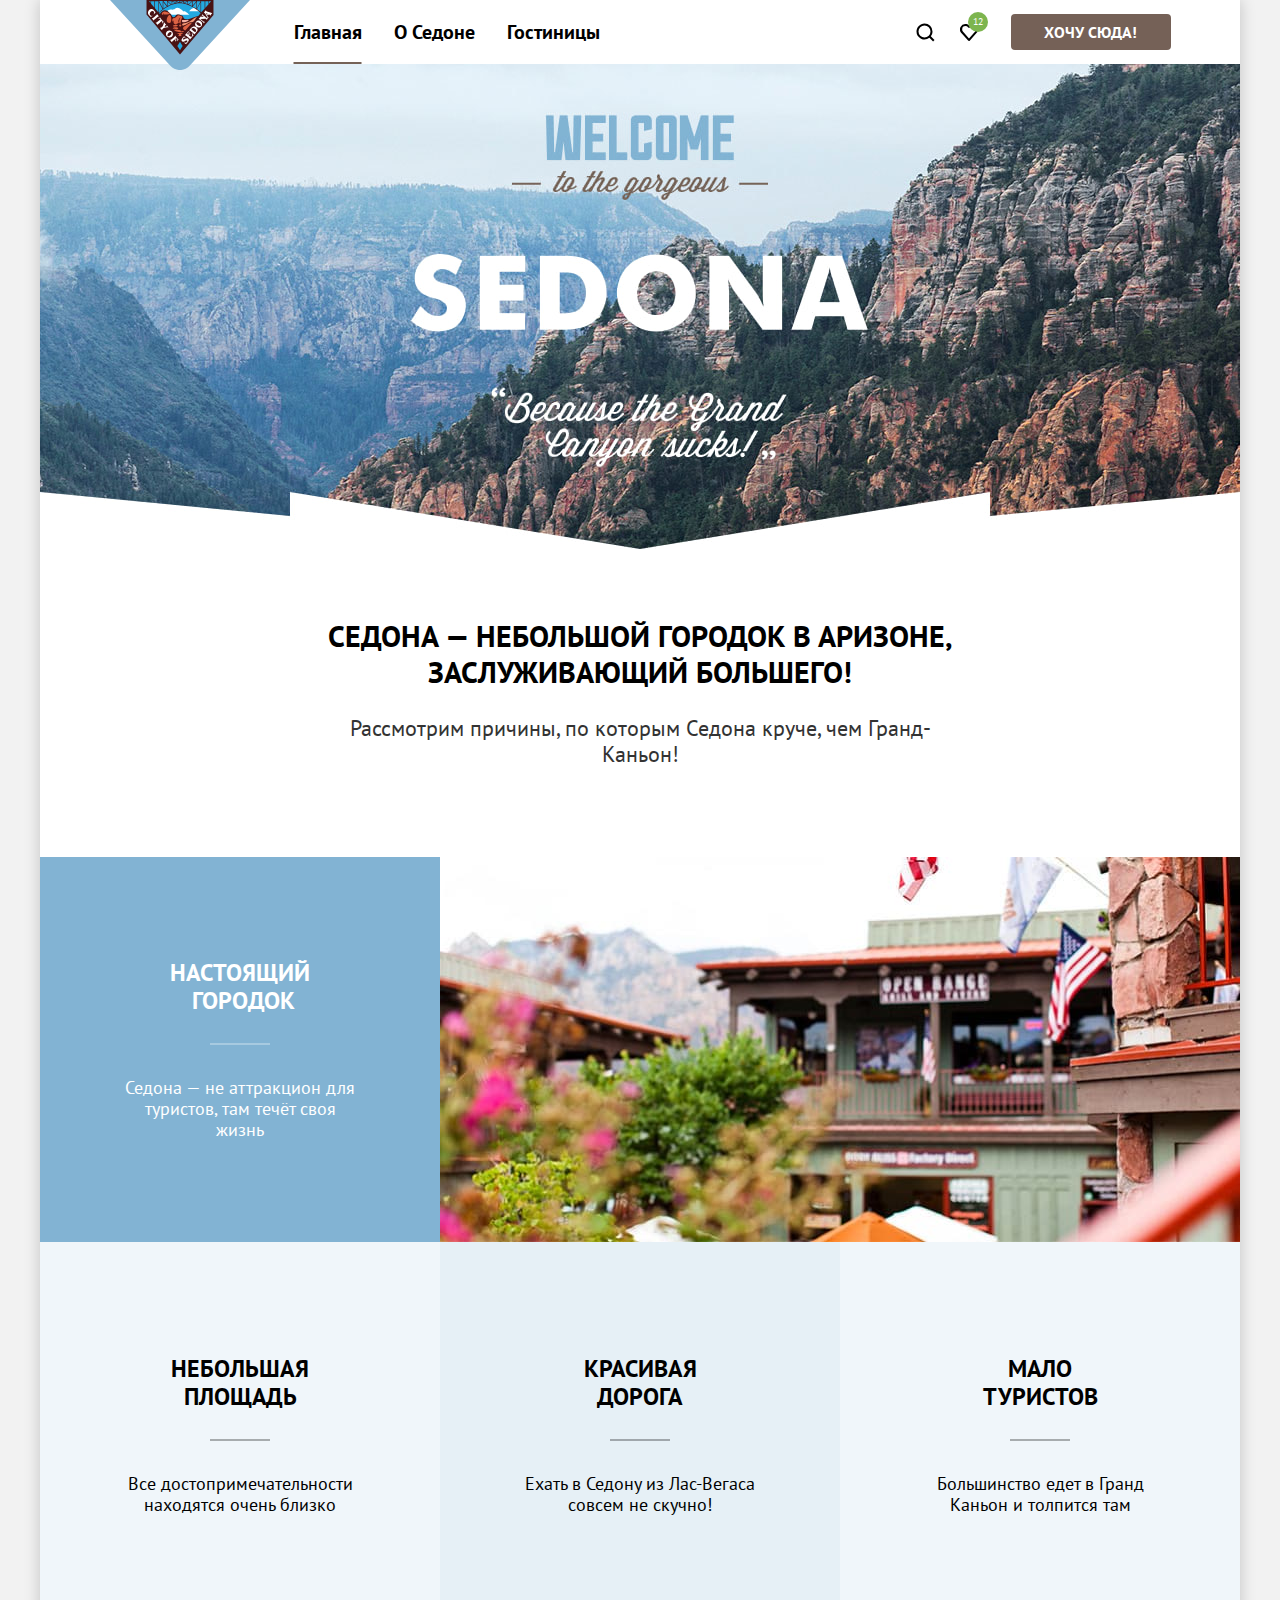
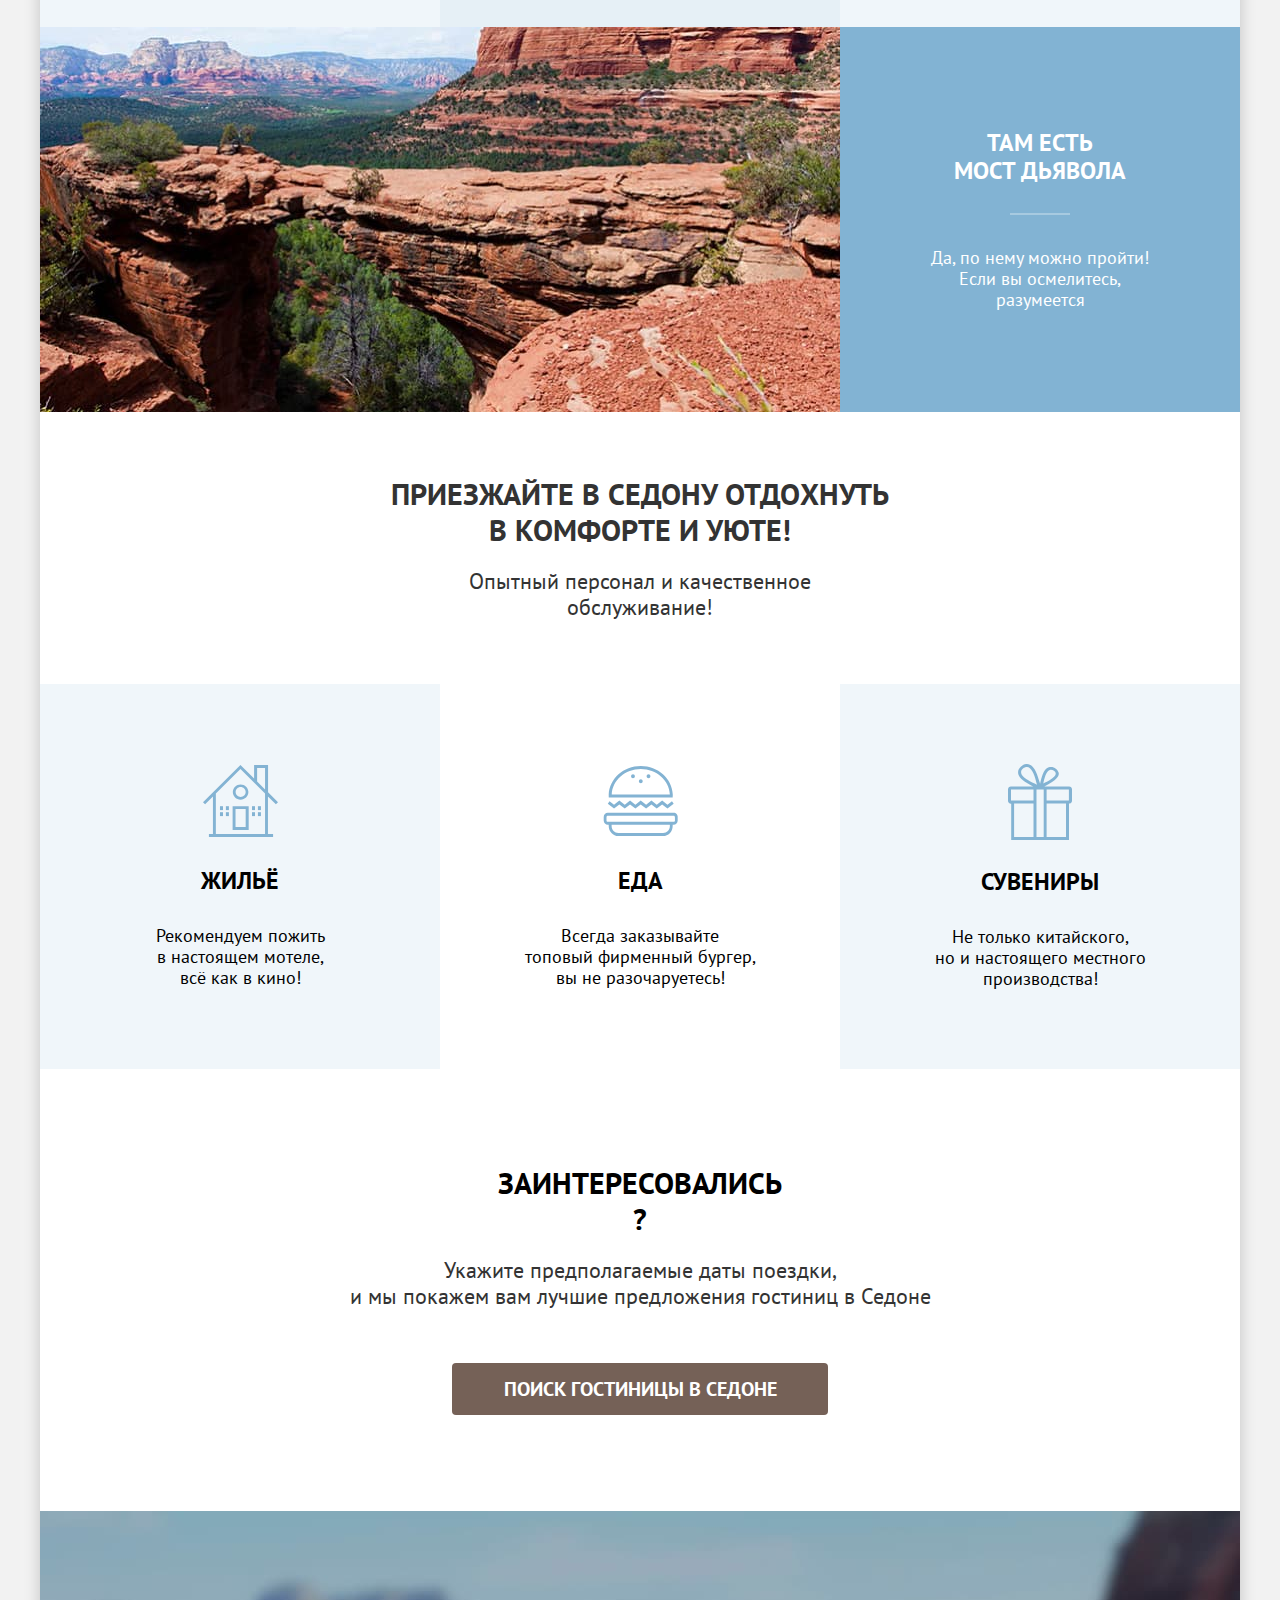
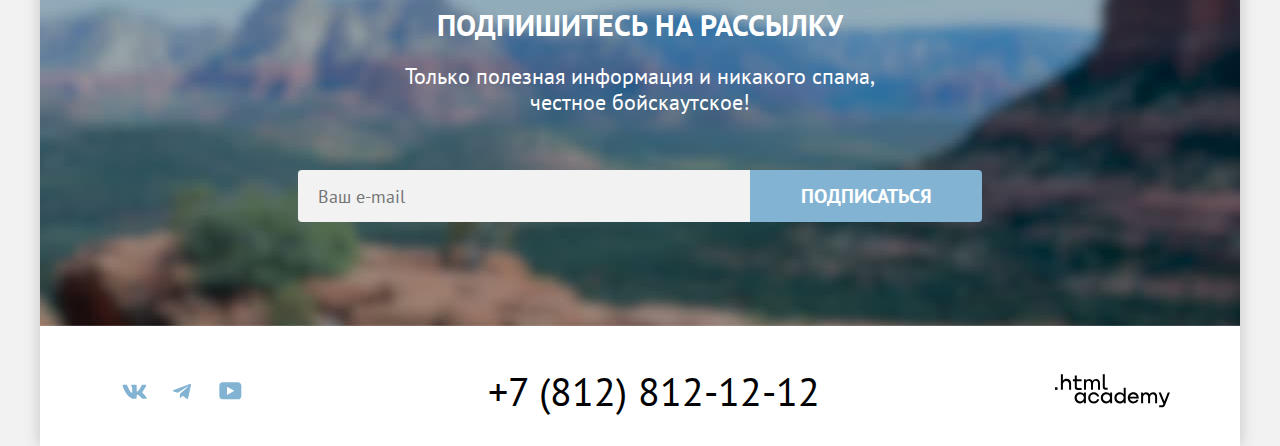
==== commit 2fa972da: "Merge pull request #10 from yuliyaagafonova/master" ====
--- a/index.html
+++ b/index.html
@@ -56,7 +56,7 @@
           <ul class="advantages-list">
             <li class="advantages-item blue-background">
               <div class="text-container">
-                <h3 class="advantages-item-title">Настоящий городок</h3>
+                <h3 class="advantages-item-title">Настоящий &nbsp;городок</h3>
                 <p class="advantages-item-description">Седона — не аттракцион для туристов, там течёт своя жизнь</p>
               </div>
               <img class="image-cafe" src="images/photo-cafe.jpg" width="800" height="385" alt="Фотография кафе в городе Седона.">
--- a/css/style.css
+++ b/css/style.css
@@ -239,6 +239,7 @@
   -webkit-text-decoration-color: #756257;
           text-decoration-color: #756257;
   text-underline-offset: 23px;
+  opacity: 0.7;
 }
 
 .navigation-link:active {
@@ -474,6 +475,7 @@
   color: #000000;
 }
 
+
 .house-icon::before {
   margin: auto;
   margin-bottom: 30px;
@@ -502,10 +504,10 @@
 
 .souvenirs-icon::before {
   margin: 0 auto;
-  margin-bottom: 30px;
+  margin-bottom: 28px;
   content: "";
   width: 75px;
-  height: 72px;
+  height: 76px;
   display: block;
   background-image: url("../images/icons/gift-icon.svg");
   background-repeat: no-repeat;
@@ -812,6 +814,10 @@
   fill: rgba(104, 162, 202, 0.30);
 }
 
+.social-link:focus {
+  outline: none;
+}
+
 .contacts {
   width: 334px;
 }
@@ -831,6 +837,7 @@
 
 .telephone-nubmer:focus {
   color: #756157;
+  outline: none;
 }
 
 .telephone-nubmer:active {
@@ -856,8 +863,12 @@
 .logo-academy:hover {
   fill: #756157;
 }
-.logo-academy:focus-visible {
-  outline: red;
+
+.footer-logo:focus {
+  outline: none;
+}
+
+.footer-logo:focus .logo-academy path {
   fill: #756157;
 }
 
@@ -898,6 +909,7 @@
   display: -webkit-box;
   display: -ms-flexbox;
   display: flex;
+  gap: 10px;
   -ms-flex-wrap: wrap;
       flex-wrap: wrap;
   -webkit-box-align: baseline;
@@ -905,29 +917,11 @@
           align-items: baseline;
 }
 
-.breadcrumbs-item {
-  position: relative;
-  margin-right: 28px;
-}
-
 .breadcrumbs-link-main::before {
   display: block;
   content: url("../images/icons/house-icon.svg");
   width: 13px;
   height: 12px;
-}
-
-.breadcrumbs-item::after {
-  position: absolute;
-  top: 0;
-  left: 173%;
-  content: url("../images/icons/arrow-icon.svg");
-  width: 8px;
-  height: 20px;
-}
-
-.breadcrumbs-item:last-child::after {
-  content: none;
 }
 
 .breadcrumbs-link {
@@ -935,6 +929,10 @@
   line-height: 20px;
   color: inherit;
   text-decoration: none;
+}
+
+.breadcrumbs-link-hotels {
+  margin-left: 5px;
 }
 
 .breadcrumbs-link:hover {
